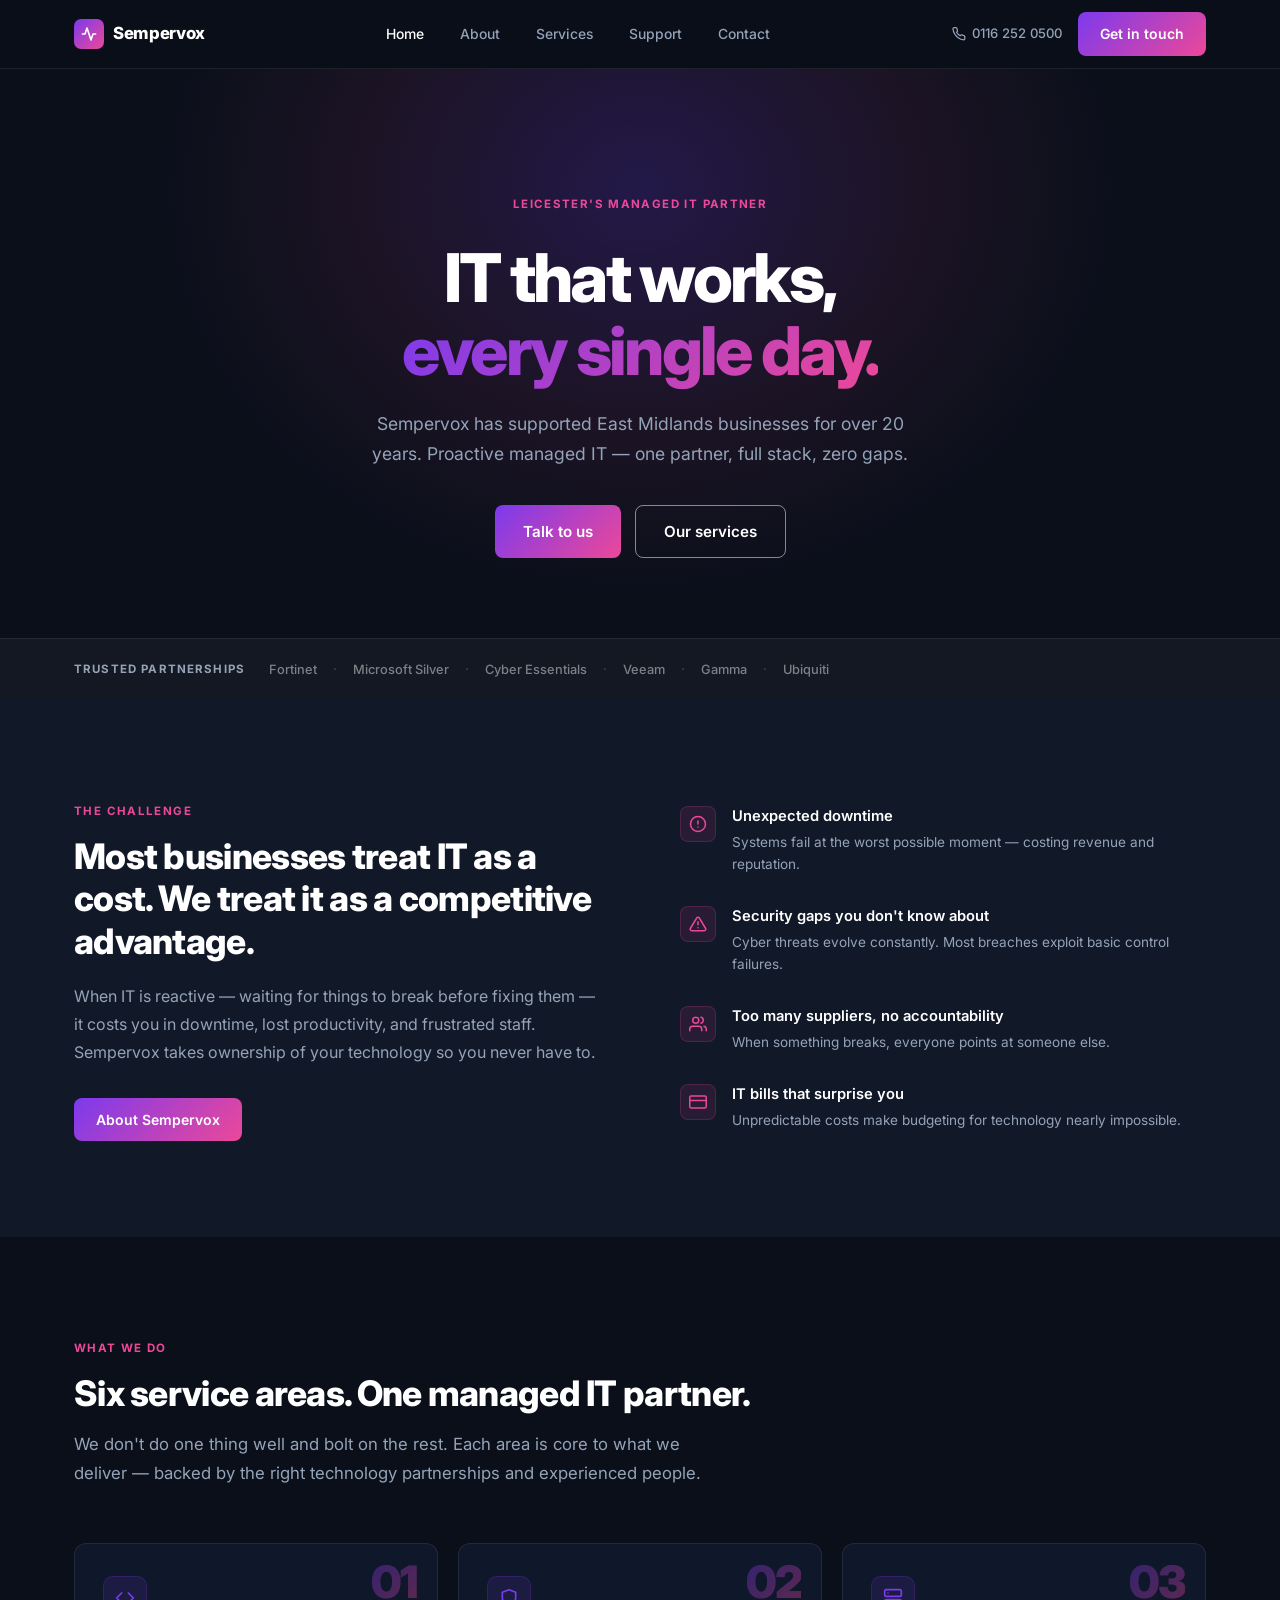
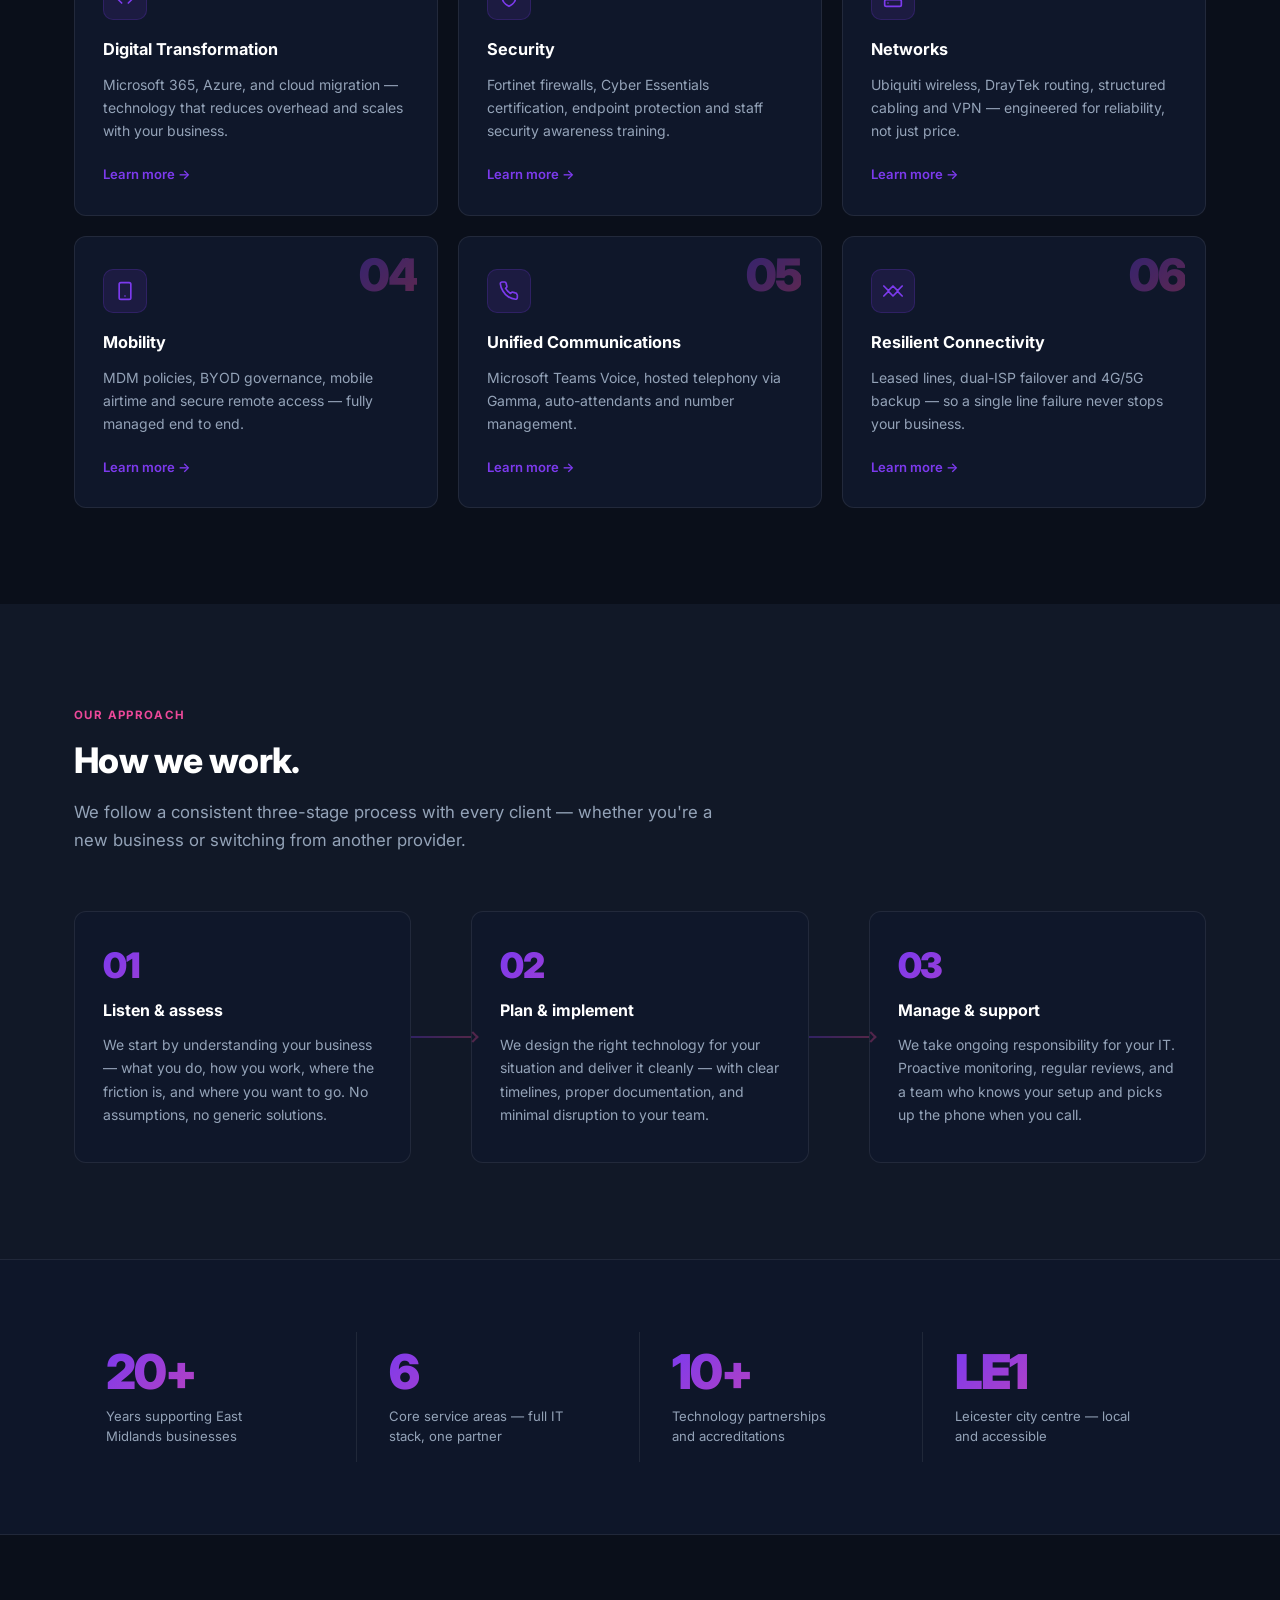
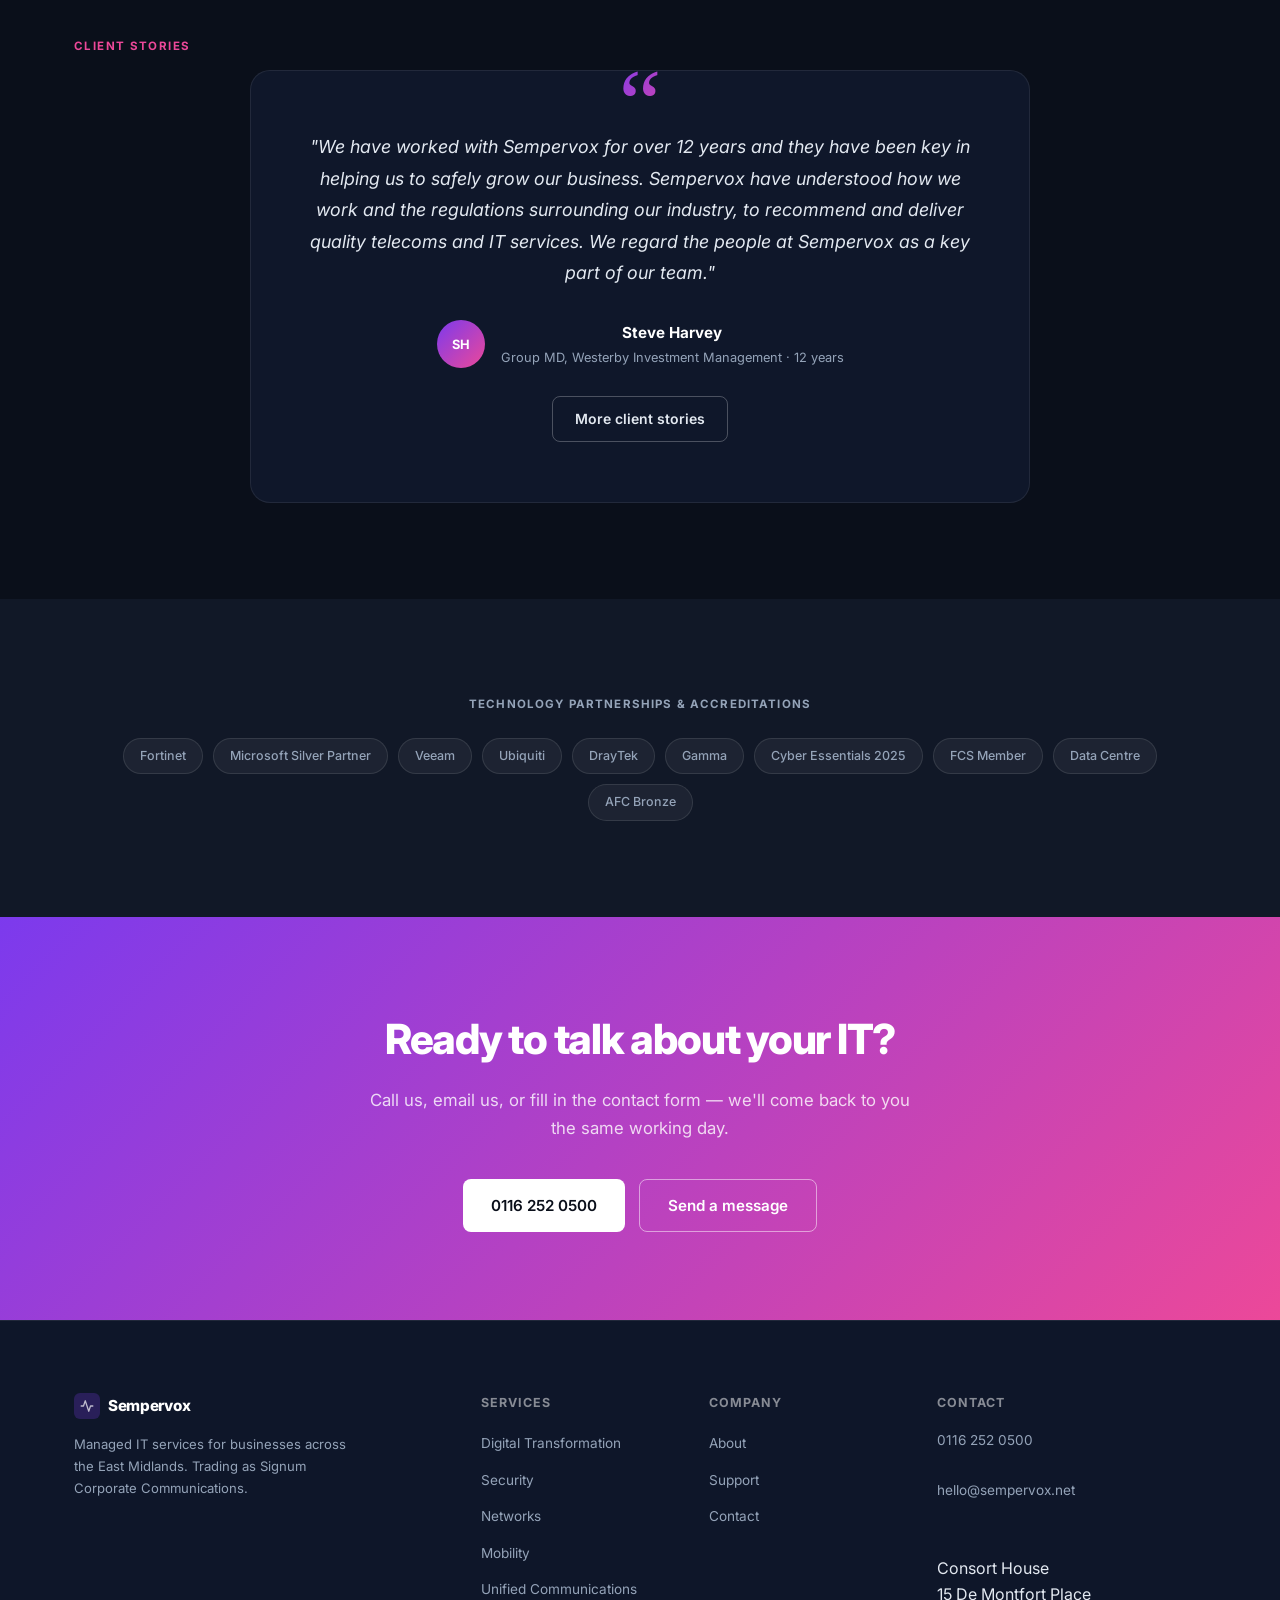
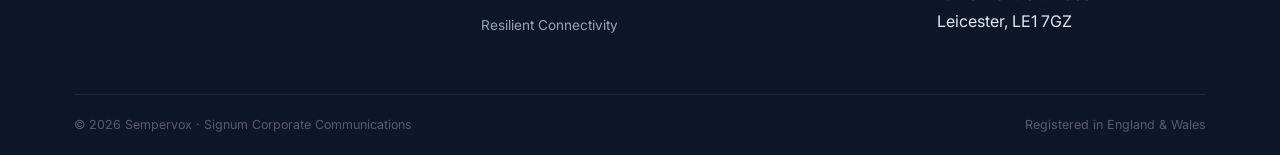
==== index.html @ 80ce01e8 "Initial commit: V2 homepage — alternative layout, same colour scheme" ====
<!DOCTYPE html>
<html lang="en">
<head>
<meta charset="UTF-8"/>
<meta name="viewport" content="width=device-width,initial-scale=1.0"/>
<title>Sempervox — Managed IT Services · Leicester</title>
<meta name="description" content="Sempervox is a Leicester-based managed service provider with over 20 years' experience. IT support, security, networks, and connectivity for businesses across the East Midlands."/>
<link rel="icon" href="assets/favicon.png"/>
<link rel="preconnect" href="https://fonts.googleapis.com"/>
<link rel="preconnect" href="https://fonts.gstatic.com" crossorigin/>
<link href="https://fonts.googleapis.com/css2?family=Inter:wght@400;500;600;700;800&display=swap" rel="stylesheet"/>
<link rel="stylesheet" href="style.css"/>
</head>
<body>
<a class="skip-link" href="#main">Skip to main content</a>

<!-- NAV -->
<header class="site-header">
  <div class="container nav">
    <a href="index.html" class="nav-logo">
      <span class="nav-logo-mark" aria-hidden="true">
        <svg width="16" height="16" viewBox="0 0 24 24" fill="none" stroke="#fff" stroke-width="2.4" stroke-linecap="round" stroke-linejoin="round"><polyline points="22 12 18 12 15 21 9 3 6 12 2 12"/></svg>
      </span>
      Sempervox
    </a>
    <nav class="nav-links" aria-label="Primary">
      <a href="index.html" aria-current="page">Home</a>
      <a href="about.html">About</a>
      <a href="services.html">Services</a>
      <a href="support.html">Support</a>
      <a href="contact.html">Contact</a>
    </nav>
    <div class="nav-right">
      <a class="nav-phone" href="tel:01162520500" aria-label="Call us on 0116 252 0500">
        <svg width="14" height="14" viewBox="0 0 24 24" fill="none" stroke="currentColor" stroke-width="2.2" stroke-linecap="round" stroke-linejoin="round"><path d="M22 16.92v3a2 2 0 0 1-2.18 2 19.79 19.79 0 0 1-8.63-3.07A19.5 19.5 0 0 1 4.69 12 19.79 19.79 0 0 1 1.61 3.4 2 2 0 0 1 3.61 1.22h3a2 2 0 0 1 2 1.72 12.84 12.84 0 0 0 .7 2.81 2 2 0 0 1-.45 2.11L7.91 8.91a16 16 0 0 0 6 6l.86-.86a2 2 0 0 1 2.11-.45 12.84 12.84 0 0 0 2.81.7A2 2 0 0 1 21.5 16.18v-.26z"/></svg>
        0116 252 0500
      </a>
      <a class="btn" href="contact.html">Get in touch</a>
    </div>
    <button class="nav-burger" aria-label="Open navigation" aria-expanded="false" aria-controls="mobile-nav">
      <span></span><span></span><span></span>
    </button>
  </div>
  <div class="mobile-nav" id="mobile-nav" aria-hidden="true">
    <nav aria-label="Mobile navigation">
      <a href="index.html" aria-current="page">Home</a>
      <a href="about.html">About</a>
      <a href="services.html">Services</a>
      <a href="support.html">Support</a>
      <a href="contact.html">Contact</a>
    </nav>
    <div class="mobile-nav-actions">
      <a class="btn btn--outline-white" href="tel:01162520500">0116 252 0500</a>
      <a class="btn" href="contact.html">Get in touch</a>
    </div>
  </div>
</header>

<main id="main">

  <!-- HERO -->
  <section class="hero">
    <div class="hero-glow" aria-hidden="true"></div>
    <div class="container">
      <div class="hero-inner">
        <span class="label">Leicester's Managed IT Partner</span>
        <h1>IT that works,<br><span class="hero-accent">every single day.</span></h1>
        <p class="hero-sub">Sempervox has supported East Midlands businesses for over 20 years. Proactive managed IT — one partner, full stack, zero gaps.</p>
        <div class="hero-actions">
          <a class="btn btn--lg" href="contact.html">Talk to us</a>
          <a class="btn btn--outline-white btn--lg" href="services.html">Our services</a>
        </div>
      </div>
    </div>
    <div class="trust-strip">
      <div class="container">
        <div class="trust-strip-inner">
          <span class="trust-strip-label">Trusted partnerships</span>
          <div class="trust-strip-logos">
            <span>Fortinet</span>
            <span class="trust-sep" aria-hidden="true">·</span>
            <span>Microsoft Silver</span>
            <span class="trust-sep" aria-hidden="true">·</span>
            <span>Cyber Essentials</span>
            <span class="trust-sep" aria-hidden="true">·</span>
            <span>Veeam</span>
            <span class="trust-sep" aria-hidden="true">·</span>
            <span>Gamma</span>
            <span class="trust-sep" aria-hidden="true">·</span>
            <span>Ubiquiti</span>
          </div>
        </div>
      </div>
    </div>
  </section>

  <!-- PROBLEM / INTRO -->
  <section class="section section--alt">
    <div class="container">
      <div class="intro-split">
        <div class="intro-left">
          <span class="label">The challenge</span>
          <h2 class="section-title">Most businesses treat IT as a cost. We treat it as a competitive advantage.</h2>
          <p class="intro-body">When IT is reactive — waiting for things to break before fixing them — it costs you in downtime, lost productivity, and frustrated staff. Sempervox takes ownership of your technology so you never have to.</p>
          <a class="btn" href="about.html">About Sempervox</a>
        </div>
        <div class="intro-right">
          <div class="problem-item">
            <div class="problem-icon">
              <svg width="18" height="18" viewBox="0 0 24 24" fill="none" stroke="#EC4899" stroke-width="2" stroke-linecap="round" stroke-linejoin="round"><circle cx="12" cy="12" r="10"/><line x1="12" y1="8" x2="12" y2="12"/><line x1="12" y1="16" x2="12.01" y2="16"/></svg>
            </div>
            <div>
              <strong>Unexpected downtime</strong>
              <p>Systems fail at the worst possible moment — costing revenue and reputation.</p>
            </div>
          </div>
          <div class="problem-item">
            <div class="problem-icon">
              <svg width="18" height="18" viewBox="0 0 24 24" fill="none" stroke="#EC4899" stroke-width="2" stroke-linecap="round" stroke-linejoin="round"><path d="M10.29 3.86L1.82 18a2 2 0 0 0 1.71 3h16.94a2 2 0 0 0 1.71-3L13.71 3.86a2 2 0 0 0-3.42 0z"/><line x1="12" y1="9" x2="12" y2="13"/><line x1="12" y1="17" x2="12.01" y2="17"/></svg>
            </div>
            <div>
              <strong>Security gaps you don't know about</strong>
              <p>Cyber threats evolve constantly. Most breaches exploit basic control failures.</p>
            </div>
          </div>
          <div class="problem-item">
            <div class="problem-icon">
              <svg width="18" height="18" viewBox="0 0 24 24" fill="none" stroke="#EC4899" stroke-width="2" stroke-linecap="round" stroke-linejoin="round"><path d="M17 21v-2a4 4 0 0 0-4-4H5a4 4 0 0 0-4 4v2"/><circle cx="9" cy="7" r="4"/><path d="M23 21v-2a4 4 0 0 0-3-3.87"/><path d="M16 3.13a4 4 0 0 1 0 7.75"/></svg>
            </div>
            <div>
              <strong>Too many suppliers, no accountability</strong>
              <p>When something breaks, everyone points at someone else.</p>
            </div>
          </div>
          <div class="problem-item">
            <div class="problem-icon">
              <svg width="18" height="18" viewBox="0 0 24 24" fill="none" stroke="#EC4899" stroke-width="2" stroke-linecap="round" stroke-linejoin="round"><rect x="1" y="4" width="22" height="16" rx="2"/><line x1="1" y1="10" x2="23" y2="10"/></svg>
            </div>
            <div>
              <strong>IT bills that surprise you</strong>
              <p>Unpredictable costs make budgeting for technology nearly impossible.</p>
            </div>
          </div>
        </div>
      </div>
    </div>
  </section>

  <!-- SERVICES -->
  <section class="section">
    <div class="container">
      <span class="label">What we do</span>
      <h2 class="section-title">Six service areas. One managed IT partner.</h2>
      <p class="section-lead">We don't do one thing well and bolt on the rest. Each area is core to what we deliver — backed by the right technology partnerships and experienced people.</p>
      <div class="services-v2-grid">

        <div class="service-v2-card">
          <span class="service-v2-num">01</span>
          <div class="service-v2-icon">
            <svg width="20" height="20" viewBox="0 0 24 24" fill="none" stroke="#7C3AED" stroke-width="2" stroke-linecap="round" stroke-linejoin="round"><polyline points="16 18 22 12 16 6"/><polyline points="8 6 2 12 8 18"/></svg>
          </div>
          <h3>Digital Transformation</h3>
          <p>Microsoft 365, Azure, and cloud migration — technology that reduces overhead and scales with your business.</p>
          <a class="svc-v2-link" href="services.html">Learn more →</a>
        </div>

        <div class="service-v2-card">
          <span class="service-v2-num">02</span>
          <div class="service-v2-icon">
            <svg width="20" height="20" viewBox="0 0 24 24" fill="none" stroke="#7C3AED" stroke-width="2" stroke-linecap="round" stroke-linejoin="round"><path d="M12 22s8-4 8-10V5l-8-3-8 3v7c0 6 8 10 8 10z"/></svg>
          </div>
          <h3>Security</h3>
          <p>Fortinet firewalls, Cyber Essentials certification, endpoint protection and staff security awareness training.</p>
          <a class="svc-v2-link" href="services.html">Learn more →</a>
        </div>

        <div class="service-v2-card">
          <span class="service-v2-num">03</span>
          <div class="service-v2-icon">
            <svg width="20" height="20" viewBox="0 0 24 24" fill="none" stroke="#7C3AED" stroke-width="2" stroke-linecap="round" stroke-linejoin="round"><rect x="2" y="2" width="20" height="8" rx="2"/><rect x="2" y="14" width="20" height="8" rx="2"/><line x1="6" y1="6" x2="6.01" y2="6"/><line x1="6" y1="18" x2="6.01" y2="18"/></svg>
          </div>
          <h3>Networks</h3>
          <p>Ubiquiti wireless, DrayTek routing, structured cabling and VPN — engineered for reliability, not just price.</p>
          <a class="svc-v2-link" href="services.html">Learn more →</a>
        </div>

        <div class="service-v2-card">
          <span class="service-v2-num">04</span>
          <div class="service-v2-icon">
            <svg width="20" height="20" viewBox="0 0 24 24" fill="none" stroke="#7C3AED" stroke-width="2" stroke-linecap="round" stroke-linejoin="round"><rect x="5" y="2" width="14" height="20" rx="2"/><line x1="12" y1="18" x2="12.01" y2="18"/></svg>
          </div>
          <h3>Mobility</h3>
          <p>MDM policies, BYOD governance, mobile airtime and secure remote access — fully managed end to end.</p>
          <a class="svc-v2-link" href="services.html">Learn more →</a>
        </div>

        <div class="service-v2-card">
          <span class="service-v2-num">05</span>
          <div class="service-v2-icon">
            <svg width="20" height="20" viewBox="0 0 24 24" fill="none" stroke="#7C3AED" stroke-width="2" stroke-linecap="round" stroke-linejoin="round"><path d="M22 16.92v3a2 2 0 0 1-2.18 2 19.79 19.79 0 0 1-8.63-3.07A19.5 19.5 0 0 1 4.69 12 19.79 19.79 0 0 1 1.61 3.4 2 2 0 0 1 3.61 1.22h3a2 2 0 0 1 2 1.72 12.84 12.84 0 0 0 .7 2.81 2 2 0 0 1-.45 2.11L7.91 8.91a16 16 0 0 0 6 6l.86-.86a2 2 0 0 1 2.11-.45 12.84 12.84 0 0 0 2.81.7A2 2 0 0 1 21.5 16.18v-.26z"/></svg>
          </div>
          <h3>Unified Communications</h3>
          <p>Microsoft Teams Voice, hosted telephony via Gamma, auto-attendants and number management.</p>
          <a class="svc-v2-link" href="services.html">Learn more →</a>
        </div>

        <div class="service-v2-card">
          <span class="service-v2-num">06</span>
          <div class="service-v2-icon">
            <svg width="20" height="20" viewBox="0 0 24 24" fill="none" stroke="#7C3AED" stroke-width="2" stroke-linecap="round" stroke-linejoin="round"><path d="M1 6l5.5 5.5L12 6l5.5 5.5L23 6"/><path d="M1 18l5.5-5.5L12 18l5.5-5.5L23 18"/></svg>
          </div>
          <h3>Resilient Connectivity</h3>
          <p>Leased lines, dual-ISP failover and 4G/5G backup — so a single line failure never stops your business.</p>
          <a class="svc-v2-link" href="services.html">Learn more →</a>
        </div>

      </div>
    </div>
  </section>

  <!-- HOW WE WORK -->
  <section class="section section--alt">
    <div class="container">
      <span class="label">Our approach</span>
      <h2 class="section-title">How we work.</h2>
      <p class="section-lead">We follow a consistent three-stage process with every client — whether you're a new business or switching from another provider.</p>
      <div class="process-grid">
        <div class="process-step">
          <div class="process-num">01</div>
          <h3>Listen &amp; assess</h3>
          <p>We start by understanding your business — what you do, how you work, where the friction is, and where you want to go. No assumptions, no generic solutions.</p>
        </div>
        <div class="process-connector" aria-hidden="true"></div>
        <div class="process-step">
          <div class="process-num">02</div>
          <h3>Plan &amp; implement</h3>
          <p>We design the right technology for your situation and deliver it cleanly — with clear timelines, proper documentation, and minimal disruption to your team.</p>
        </div>
        <div class="process-connector" aria-hidden="true"></div>
        <div class="process-step">
          <div class="process-num">03</div>
          <h3>Manage &amp; support</h3>
          <p>We take ongoing responsibility for your IT. Proactive monitoring, regular reviews, and a team who knows your setup and picks up the phone when you call.</p>
        </div>
      </div>
    </div>
  </section>

  <!-- STATS -->
  <section class="stats-band">
    <div class="container">
      <div class="stats-v2">
        <div class="stat-v2">
          <div class="stat-v2-num">20+</div>
          <div class="stat-v2-label">Years supporting East Midlands businesses</div>
        </div>
        <div class="stat-v2">
          <div class="stat-v2-num">6</div>
          <div class="stat-v2-label">Core service areas — full IT stack, one partner</div>
        </div>
        <div class="stat-v2">
          <div class="stat-v2-num">10+</div>
          <div class="stat-v2-label">Technology partnerships and accreditations</div>
        </div>
        <div class="stat-v2">
          <div class="stat-v2-num">LE1</div>
          <div class="stat-v2-label">Leicester city centre — local and accessible</div>
        </div>
      </div>
    </div>
  </section>

  <!-- TESTIMONIAL -->
  <section class="section">
    <div class="container">
      <span class="label">Client stories</span>
      <div class="featured-testimonial">
        <blockquote class="featured-quote">
          "We have worked with Sempervox for over 12 years and they have been key in helping us to safely grow our business. Sempervox have understood how we work and the regulations surrounding our industry, to recommend and deliver quality telecoms and IT services. We regard the people at Sempervox as a key part of our team."
        </blockquote>
        <div class="featured-author">
          <div class="testimonial-avatar">SH</div>
          <div>
            <div class="featured-name">Steve Harvey</div>
            <div class="featured-role">Group MD, Westerby Investment Management · 12 years</div>
          </div>
        </div>
        <div class="featured-more">
          <a href="contact.html" class="btn btn--outline">More client stories</a>
        </div>
      </div>
    </div>
  </section>

  <!-- PARTNERS -->
  <section class="section section--alt">
    <div class="container">
      <p class="partners-title">Technology partnerships &amp; accreditations</p>
      <div class="partners-row">
        <span class="partner-badge">Fortinet</span>
        <span class="partner-badge">Microsoft Silver Partner</span>
        <span class="partner-badge">Veeam</span>
        <span class="partner-badge">Ubiquiti</span>
        <span class="partner-badge">DrayTek</span>
        <span class="partner-badge">Gamma</span>
        <span class="partner-badge">Cyber Essentials 2025</span>
        <span class="partner-badge">FCS Member</span>
        <span class="partner-badge">Data Centre</span>
        <span class="partner-badge">AFC Bronze</span>
      </div>
    </div>
  </section>

  <!-- CTA -->
  <section class="cta-gradient-section">
    <div class="container">
      <div class="cta-v2">
        <h2>Ready to talk about your IT?</h2>
        <p>Call us, email us, or fill in the contact form — we'll come back to you the same working day.</p>
        <div class="cta-v2-actions">
          <a class="btn btn--white btn--lg" href="tel:01162520500">0116 252 0500</a>
          <a class="btn btn--outline-white btn--lg" href="contact.html">Send a message</a>
        </div>
      </div>
    </div>
  </section>

</main>

<!-- FOOTER -->
<footer class="site-footer">
  <div class="container">
    <div class="footer-grid">
      <div>
        <div class="footer-logo">
          <span class="footer-logo-mark" aria-hidden="true">
            <svg width="14" height="14" viewBox="0 0 24 24" fill="none" stroke="rgba(255,255,255,.7)" stroke-width="2.2" stroke-linecap="round" stroke-linejoin="round"><polyline points="22 12 18 12 15 21 9 3 6 12 2 12"/></svg>
          </span>
          Sempervox
        </div>
        <p class="footer-tagline">Managed IT services for businesses across the East Midlands. Trading as Signum Corporate Communications.</p>
      </div>
      <div class="footer-col">
        <h4>Services</h4>
        <ul>
          <li><a href="services.html">Digital Transformation</a></li>
          <li><a href="services.html">Security</a></li>
          <li><a href="services.html">Networks</a></li>
          <li><a href="services.html">Mobility</a></li>
          <li><a href="services.html">Unified Communications</a></li>
          <li><a href="services.html">Resilient Connectivity</a></li>
        </ul>
      </div>
      <div class="footer-col">
        <h4>Company</h4>
        <ul>
          <li><a href="about.html">About</a></li>
          <li><a href="support.html">Support</a></li>
          <li><a href="contact.html">Contact</a></li>
        </ul>
      </div>
      <div class="footer-col">
        <h4>Contact</h4>
        <address>
          <a href="tel:01162520500">0116 252 0500</a><br>
          <a href="mailto:hello@sempervox.net">hello@sempervox.net</a><br><br>
          Consort House<br>15 De Montfort Place<br>Leicester, LE1 7GZ
        </address>
      </div>
    </div>
    <div class="footer-bottom">
      <span>© 2026 Sempervox · Signum Corporate Communications</span>
      <span>Registered in England &amp; Wales</span>
    </div>
  </div>
</footer>

<script src="main.js"></script>
</body>
</html>
---- style.css ----
/* ============================================================
   SEMPERVOX V2 — style.css
   Same colour scheme as V1, entirely different layout system
   ============================================================ */

/* ── Variables ──────────────────────────────────────────── */
:root {
  --background:  #0A0F1A;
  --surface:     #0F172A;
  --surface-alt: #111827;
  --navy:        #0E1629;
  --primary:     #7C3AED;
  --secondary:   #EC4899;
  --gradient:    linear-gradient(135deg, #7C3AED 0%, #EC4899 100%);
  --text:        #E2E8F0;
  --muted:       #94A3B8;
  --border:      rgba(255,255,255,.08);
  --radius:      12px;
  --header-h:    68px;
}

/* ── Reset ──────────────────────────────────────────────── */
*, *::before, *::after { box-sizing: border-box; margin: 0; padding: 0; }
html { scroll-behavior: smooth; -webkit-text-size-adjust: 100%; }
body {
  font-family: 'Inter', system-ui, -apple-system, sans-serif;
  background: var(--background);
  color: var(--text);
  font-size: 1rem;
  line-height: 1.65;
  -webkit-font-smoothing: antialiased;
}
img { display: block; max-width: 100%; height: auto; }
a { color: inherit; text-decoration: none; }
address { font-style: normal; }
ul { list-style: none; }

/* ── Skip link ──────────────────────────────────────────── */
.skip-link {
  position: absolute; top: -100%; left: 16px;
  background: var(--primary); color: #fff;
  padding: 8px 16px; border-radius: 0 0 8px 8px;
  font-size: .85rem; font-weight: 600; z-index: 9999;
}
.skip-link:focus { top: 0; }

/* ── Container ──────────────────────────────────────────── */
.container {
  width: min(1180px, 100%);
  margin-inline: auto;
  padding-inline: 24px;
}

/* ── Sections ───────────────────────────────────────────── */
.section { padding: 96px 0; }
.section--alt { background: var(--surface-alt); }
.section--navy { background: var(--navy); }

/* ── Labels ─────────────────────────────────────────────── */
.label {
  display: inline-block;
  font-size: .72rem;
  font-weight: 700;
  letter-spacing: .12em;
  text-transform: uppercase;
  color: var(--secondary);
  margin-bottom: 14px;
}

/* ── Section headings ───────────────────────────────────── */
.section-title {
  font-size: clamp(1.6rem, 3vw, 2.2rem);
  font-weight: 800;
  color: #fff;
  line-height: 1.2;
  letter-spacing: -.02em;
  margin-bottom: 16px;
}
.section-lead {
  font-size: 1.05rem;
  color: var(--muted);
  max-width: 640px;
  margin-bottom: 56px;
  line-height: 1.7;
}

/* ── Buttons ────────────────────────────────────────────── */
.btn {
  display: inline-flex;
  align-items: center;
  gap: 8px;
  padding: 10px 22px;
  background: var(--gradient);
  color: #fff;
  font-size: .875rem;
  font-weight: 600;
  border-radius: 8px;
  border: none;
  cursor: pointer;
  transition: opacity .18s, transform .18s;
  white-space: nowrap;
}
.btn:hover { opacity: .88; transform: translateY(-1px); }
.btn--lg { padding: 13px 28px; font-size: .95rem; }
.btn--outline {
  background: transparent;
  border: 1.5px solid rgba(255,255,255,.25);
  color: var(--text);
}
.btn--outline:hover { border-color: rgba(255,255,255,.5); opacity: 1; }
.btn--outline-white {
  background: transparent;
  border: 1.5px solid rgba(255,255,255,.5);
  color: #fff;
}
.btn--outline-white:hover { background: rgba(255,255,255,.08); opacity: 1; }
.btn--white {
  background: #fff;
  color: #0A0F1A;
}
.btn--white:hover { opacity: .92; }

/* ======================================================
   NAVIGATION
   ====================================================== */
.site-header {
  position: sticky;
  top: 0;
  z-index: 100;
  background: rgba(10,15,26,.92);
  border-bottom: 1px solid var(--border);
  backdrop-filter: blur(16px);
  -webkit-backdrop-filter: blur(16px);
}

/* 3-column grid: logo | links | right */
.nav {
  display: grid;
  grid-template-columns: auto 1fr auto;
  align-items: center;
  height: var(--header-h);
  gap: 24px;
}

/* Logo */
.nav-logo {
  display: flex;
  align-items: center;
  gap: 9px;
  font-size: 1.05rem;
  font-weight: 800;
  color: #fff;
  letter-spacing: -.02em;
}
.nav-logo-mark {
  display: flex;
  align-items: center;
  justify-content: center;
  width: 30px; height: 30px;
  background: var(--gradient);
  border-radius: 7px;
  flex-shrink: 0;
}

/* Centre nav links */
.nav-links {
  display: flex;
  justify-content: center;
  gap: 36px;
}
.nav-links a {
  font-size: .87rem;
  font-weight: 500;
  color: var(--muted);
  transition: color .15s;
}
.nav-links a:hover,
.nav-links a[aria-current="page"] { color: #fff; }

/* Right: phone + CTA */
.nav-right {
  display: flex;
  align-items: center;
  gap: 16px;
}
.nav-phone {
  display: flex;
  align-items: center;
  gap: 6px;
  font-size: .82rem;
  font-weight: 500;
  color: var(--muted);
  transition: color .15s;
}
.nav-phone:hover { color: #fff; }

/* Burger (hidden on desktop) */
.nav-burger {
  display: none;
  flex-direction: column;
  justify-content: center;
  align-items: center;
  gap: 5px;
  width: 40px; height: 40px;
  background: none;
  border: 1.5px solid var(--border);
  border-radius: 8px;
  cursor: pointer;
}
.nav-burger span {
  display: block;
  width: 18px; height: 1.5px;
  background: var(--text);
  border-radius: 2px;
}

/* Mobile nav */
.mobile-nav {
  display: none;
  background: var(--surface);
  border-top: 1px solid var(--border);
  padding: 20px 0;
}
.mobile-nav.is-open { display: block; }
.mobile-nav nav {
  display: flex;
  flex-direction: column;
  padding: 0 24px;
  gap: 4px;
}
.mobile-nav nav a {
  display: block;
  padding: 10px 0;
  font-size: .95rem;
  font-weight: 500;
  color: var(--muted);
  border-bottom: 1px solid var(--border);
  transition: color .15s;
}
.mobile-nav nav a:last-child { border-bottom: none; }
.mobile-nav nav a:hover,
.mobile-nav nav a[aria-current="page"] { color: #fff; }
.mobile-nav-actions {
  display: flex;
  gap: 10px;
  padding: 16px 24px 4px;
}
.mobile-nav-actions .btn { flex: 1; justify-content: center; }

/* ======================================================
   HERO
   ====================================================== */
.hero {
  position: relative;
  overflow: hidden;
  padding: 120px 0 0;
  text-align: center;
}

/* Radial glow behind the headline */
.hero-glow {
  position: absolute;
  top: -160px; left: 50%;
  transform: translateX(-50%);
  width: 1000px; height: 700px;
  background: radial-gradient(ellipse at 50% 40%,
    rgba(124,58,237,.22) 0%,
    rgba(236,72,153,.08) 40%,
    transparent 70%);
  pointer-events: none;
}

.hero-inner {
  position: relative;
  max-width: 720px;
  margin: 0 auto;
  padding-bottom: 80px;
}

.hero h1 {
  font-size: clamp(2.4rem, 6vw, 4.2rem);
  font-weight: 800;
  line-height: 1.08;
  letter-spacing: -.04em;
  color: #fff;
  margin: 14px 0 22px;
}
.hero-accent {
  background: var(--gradient);
  -webkit-background-clip: text;
  -webkit-text-fill-color: transparent;
  background-clip: text;
}
.hero-sub {
  font-size: 1.1rem;
  color: var(--muted);
  max-width: 560px;
  margin: 0 auto 36px;
  line-height: 1.7;
}
.hero-actions {
  display: flex;
  gap: 14px;
  justify-content: center;
  flex-wrap: wrap;
}

/* Trust strip */
.trust-strip {
  background: rgba(255,255,255,.04);
  border-top: 1px solid var(--border);
  padding: 20px 0;
  margin-top: 0;
}
.trust-strip-inner {
  display: flex;
  align-items: center;
  gap: 24px;
  flex-wrap: wrap;
}
.trust-strip-label {
  font-size: .72rem;
  font-weight: 700;
  letter-spacing: .1em;
  text-transform: uppercase;
  color: var(--muted);
  white-space: nowrap;
}
.trust-strip-logos {
  display: flex;
  align-items: center;
  gap: 16px;
  flex-wrap: wrap;
}
.trust-strip-logos span {
  font-size: .8rem;
  font-weight: 500;
  color: rgba(255,255,255,.45);
  white-space: nowrap;
}
.trust-sep { color: rgba(255,255,255,.2) !important; }

/* ======================================================
   INTRO / PROBLEM SECTION
   ====================================================== */
.intro-split {
  display: grid;
  grid-template-columns: 1fr 1fr;
  gap: 80px;
  align-items: start;
}
.intro-left .section-title { margin-bottom: 20px; }
.intro-body {
  font-size: 1rem;
  color: var(--muted);
  line-height: 1.75;
  margin-bottom: 32px;
}
.intro-right {
  display: flex;
  flex-direction: column;
  gap: 28px;
  padding-top: 8px;
}
.problem-item {
  display: flex;
  gap: 16px;
  align-items: flex-start;
}
.problem-icon {
  width: 36px; height: 36px;
  background: rgba(236,72,153,.1);
  border: 1px solid rgba(236,72,153,.2);
  border-radius: 8px;
  display: flex;
  align-items: center;
  justify-content: center;
  flex-shrink: 0;
  margin-top: 2px;
}
.problem-item strong {
  display: block;
  color: #fff;
  font-size: .92rem;
  font-weight: 600;
  margin-bottom: 4px;
}
.problem-item p {
  font-size: .85rem;
  color: var(--muted);
  line-height: 1.6;
  margin: 0;
}

/* ======================================================
   SERVICES V2
   ====================================================== */
.services-v2-grid {
  display: grid;
  grid-template-columns: repeat(3, 1fr);
  gap: 20px;
}
.service-v2-card {
  position: relative;
  background: var(--surface);
  border: 1px solid var(--border);
  border-radius: var(--radius);
  padding: 32px 28px 28px;
  transition: border-color .2s, transform .2s;
  overflow: hidden;
}
.service-v2-card::before {
  content: '';
  position: absolute;
  inset: 0;
  background: var(--gradient);
  opacity: 0;
  transition: opacity .2s;
}
.service-v2-card:hover { transform: translateY(-3px); border-color: rgba(124,58,237,.4); }
.service-v2-card:hover::before { opacity: .04; }

.service-v2-num {
  position: absolute;
  top: 16px; right: 20px;
  font-size: 2.8rem;
  font-weight: 900;
  letter-spacing: -.04em;
  background: var(--gradient);
  -webkit-background-clip: text;
  -webkit-text-fill-color: transparent;
  background-clip: text;
  opacity: .35;
  line-height: 1;
}
.service-v2-icon {
  width: 44px; height: 44px;
  background: rgba(124,58,237,.12);
  border: 1px solid rgba(124,58,237,.2);
  border-radius: 10px;
  display: flex;
  align-items: center;
  justify-content: center;
  margin-bottom: 16px;
}
.service-v2-card h3 {
  font-size: 1.02rem;
  font-weight: 700;
  color: #fff;
  margin-bottom: 10px;
}
.service-v2-card p {
  font-size: .875rem;
  color: var(--muted);
  line-height: 1.65;
  margin-bottom: 18px;
}
.svc-v2-link {
  font-size: .82rem;
  font-weight: 600;
  color: var(--primary);
  transition: color .15s;
}
.svc-v2-link:hover { color: var(--secondary); }

/* ======================================================
   PROCESS / HOW WE WORK
   ====================================================== */
.process-grid {
  display: grid;
  grid-template-columns: 1fr 60px 1fr 60px 1fr;
  gap: 0;
  align-items: center;
}
.process-step {
  background: var(--surface);
  border: 1px solid var(--border);
  border-radius: var(--radius);
  padding: 36px 28px;
}
.process-num {
  font-size: 2.2rem;
  font-weight: 900;
  letter-spacing: -.04em;
  background: var(--gradient);
  -webkit-background-clip: text;
  -webkit-text-fill-color: transparent;
  background-clip: text;
  line-height: 1;
  margin-bottom: 14px;
}
.process-step h3 {
  font-size: 1rem;
  font-weight: 700;
  color: #fff;
  margin-bottom: 10px;
}
.process-step p {
  font-size: .875rem;
  color: var(--muted);
  line-height: 1.65;
}
.process-connector {
  position: relative;
  height: 2px;
  background: linear-gradient(90deg, var(--primary), var(--secondary));
  opacity: .3;
  align-self: center;
}
.process-connector::after {
  content: '';
  position: absolute;
  right: -6px;
  top: 50%;
  transform: translateY(-50%);
  width: 8px; height: 8px;
  border-top: 2px solid var(--secondary);
  border-right: 2px solid var(--secondary);
  transform: translateY(-50%) rotate(45deg);
  opacity: 1;
}

/* ======================================================
   STATS V2
   ====================================================== */
.stats-band {
  background: var(--navy);
  padding: 72px 0;
  border-top: 1px solid var(--border);
  border-bottom: 1px solid var(--border);
}
.stats-v2 {
  display: grid;
  grid-template-columns: repeat(4, 1fr);
  gap: 0;
}
.stat-v2 {
  padding: 16px 32px;
  border-right: 1px solid var(--border);
}
.stat-v2:last-child { border-right: none; }
.stat-v2-num {
  font-size: 3rem;
  font-weight: 900;
  letter-spacing: -.04em;
  background: var(--gradient);
  -webkit-background-clip: text;
  -webkit-text-fill-color: transparent;
  background-clip: text;
  line-height: 1;
  margin-bottom: 10px;
}
.stat-v2-label {
  font-size: .82rem;
  color: var(--muted);
  line-height: 1.55;
  max-width: 180px;
}

/* ======================================================
   FEATURED TESTIMONIAL
   ====================================================== */
.featured-testimonial {
  max-width: 780px;
  margin: 0 auto;
  text-align: center;
  padding: 60px 48px;
  background: var(--surface);
  border: 1px solid var(--border);
  border-radius: 20px;
  position: relative;
}
.featured-testimonial::before {
  content: '\201C';
  position: absolute;
  top: -16px; left: 50%;
  transform: translateX(-50%);
  font-size: 6rem;
  line-height: 1;
  background: var(--gradient);
  -webkit-background-clip: text;
  -webkit-text-fill-color: transparent;
  background-clip: text;
  font-family: Georgia, serif;
}
.featured-quote {
  font-size: 1.12rem;
  color: var(--text);
  line-height: 1.75;
  font-style: italic;
  margin-bottom: 32px;
}
.featured-author {
  display: flex;
  align-items: center;
  justify-content: center;
  gap: 16px;
  margin-bottom: 28px;
}
.testimonial-avatar {
  width: 48px; height: 48px;
  border-radius: 50%;
  background: var(--gradient);
  display: flex;
  align-items: center;
  justify-content: center;
  font-size: .8rem;
  font-weight: 700;
  color: #fff;
  flex-shrink: 0;
}
.featured-name {
  font-weight: 700;
  color: #fff;
  font-size: .95rem;
}
.featured-role {
  font-size: .8rem;
  color: var(--muted);
  margin-top: 2px;
}
.featured-more { margin-top: 0; }

/* ======================================================
   PARTNERS
   ====================================================== */
.partners-title {
  font-size: .72rem;
  font-weight: 700;
  letter-spacing: .1em;
  text-transform: uppercase;
  color: var(--muted);
  text-align: center;
  margin-bottom: 24px;
}
.partners-row {
  display: flex;
  flex-wrap: wrap;
  gap: 10px;
  justify-content: center;
}
.partner-badge {
  display: inline-flex;
  align-items: center;
  padding: 7px 16px;
  background: rgba(255,255,255,.05);
  border: 1px solid rgba(255,255,255,.1);
  border-radius: 100px;
  font-size: .78rem;
  font-weight: 500;
  color: var(--muted);
  white-space: nowrap;
  transition: border-color .15s, color .15s;
}
.partner-badge:hover { border-color: rgba(124,58,237,.4); color: #fff; }

/* ======================================================
   CTA GRADIENT SECTION
   ====================================================== */
.cta-gradient-section {
  background: var(--gradient);
  padding: 88px 0;
}
.cta-v2 {
  text-align: center;
  max-width: 560px;
  margin: 0 auto;
}
.cta-v2 h2 {
  font-size: clamp(1.8rem, 3.5vw, 2.6rem);
  font-weight: 800;
  color: #fff;
  letter-spacing: -.03em;
  margin-bottom: 14px;
}
.cta-v2 p {
  font-size: 1.05rem;
  color: rgba(255,255,255,.8);
  margin-bottom: 36px;
  line-height: 1.65;
}
.cta-v2-actions {
  display: flex;
  gap: 14px;
  justify-content: center;
  flex-wrap: wrap;
}

/* ======================================================
   FOOTER
   ====================================================== */
.site-footer {
  background: var(--navy);
  border-top: 1px solid var(--border);
  padding: 72px 0 0;
}
.footer-grid {
  display: grid;
  grid-template-columns: 2fr 1fr 1fr 1.5fr;
  gap: 48px;
  padding-bottom: 56px;
}
.footer-logo {
  display: flex;
  align-items: center;
  gap: 8px;
  font-size: .95rem;
  font-weight: 800;
  color: #fff;
  letter-spacing: -.02em;
  margin-bottom: 14px;
}
.footer-logo-mark {
  display: flex;
  align-items: center;
  justify-content: center;
  width: 26px; height: 26px;
  background: rgba(124,58,237,.25);
  border-radius: 6px;
}
.footer-tagline {
  font-size: .82rem;
  color: var(--muted);
  line-height: 1.7;
  max-width: 280px;
}
.footer-col h4 {
  font-size: .78rem;
  font-weight: 700;
  letter-spacing: .08em;
  text-transform: uppercase;
  color: rgba(255,255,255,.5);
  margin-bottom: 16px;
}
.footer-col ul {
  display: flex;
  flex-direction: column;
  gap: 10px;
}
.footer-col a {
  font-size: .85rem;
  color: var(--muted);
  transition: color .15s;
  display: inline-block;
}
.footer-col a:hover { color: #fff; }
.footer-col address a {
  display: block;
  font-size: .85rem;
  color: var(--muted);
  transition: color .15s;
  line-height: 1.7;
}
.footer-col address a:hover { color: #fff; }
.footer-bottom {
  display: flex;
  justify-content: space-between;
  padding: 20px 0;
  border-top: 1px solid var(--border);
  font-size: .78rem;
  color: rgba(255,255,255,.3);
  flex-wrap: wrap;
  gap: 8px;
}

/* ======================================================
   RESPONSIVE — 960px
   ====================================================== */
@media (max-width: 960px) {
  /* Nav: drop the phone number, shrink links */
  .nav-links { gap: 24px; }
  .nav-phone { display: none; }

  /* Hero */
  .hero h1 { font-size: clamp(2rem, 5.5vw, 3.2rem); }

  /* Intro split */
  .intro-split { grid-template-columns: 1fr; gap: 48px; }

  /* Services */
  .services-v2-grid { grid-template-columns: repeat(2, 1fr); }

  /* Process */
  .process-grid {
    grid-template-columns: 1fr;
    gap: 16px;
  }
  .process-connector { display: none; }

  /* Stats */
  .stats-v2 { grid-template-columns: repeat(2, 1fr); gap: 0; }
  .stat-v2 { border-right: none; border-bottom: 1px solid var(--border); padding: 28px 24px; }
  .stat-v2:last-child { border-bottom: none; }
  .stat-v2:nth-child(2) { border-bottom: 1px solid var(--border); }

  /* Footer */
  .footer-grid { grid-template-columns: 1fr 1fr; }
}

/* ======================================================
   RESPONSIVE — 640px (mobile)
   ====================================================== */
@media (max-width: 640px) {
  .section { padding: 64px 0; }

  /* Nav: logo + burger only */
  .nav {
    grid-template-columns: 1fr auto;
  }
  .nav-links { display: none; }
  .nav-right { display: none; }
  .nav-burger { display: flex; }

  /* Hero */
  .hero { padding: 80px 0 0; }
  .hero h1 { font-size: 2.2rem; }
  .hero-sub { font-size: .95rem; }
  .hero-actions { flex-direction: column; align-items: center; }
  .hero-actions .btn { width: 100%; max-width: 280px; justify-content: center; }

  /* Trust strip */
  .trust-strip-inner { flex-direction: column; gap: 10px; }

  /* Services */
  .services-v2-grid { grid-template-columns: 1fr; }

  /* Stats */
  .stats-v2 { grid-template-columns: 1fr 1fr; }
  .stat-v2 { padding: 24px 16px; }
  .stat-v2-num { font-size: 2.4rem; }

  /* Testimonial */
  .featured-testimonial { padding: 48px 24px 32px; }
  .featured-quote { font-size: .95rem; }

  /* CTA */
  .cta-v2-actions { flex-direction: column; align-items: center; }
  .cta-v2-actions .btn { width: 100%; max-width: 280px; justify-content: center; }

  /* Footer */
  .footer-grid { grid-template-columns: 1fr; gap: 32px; }
  .footer-bottom { flex-direction: column; gap: 4px; }
}
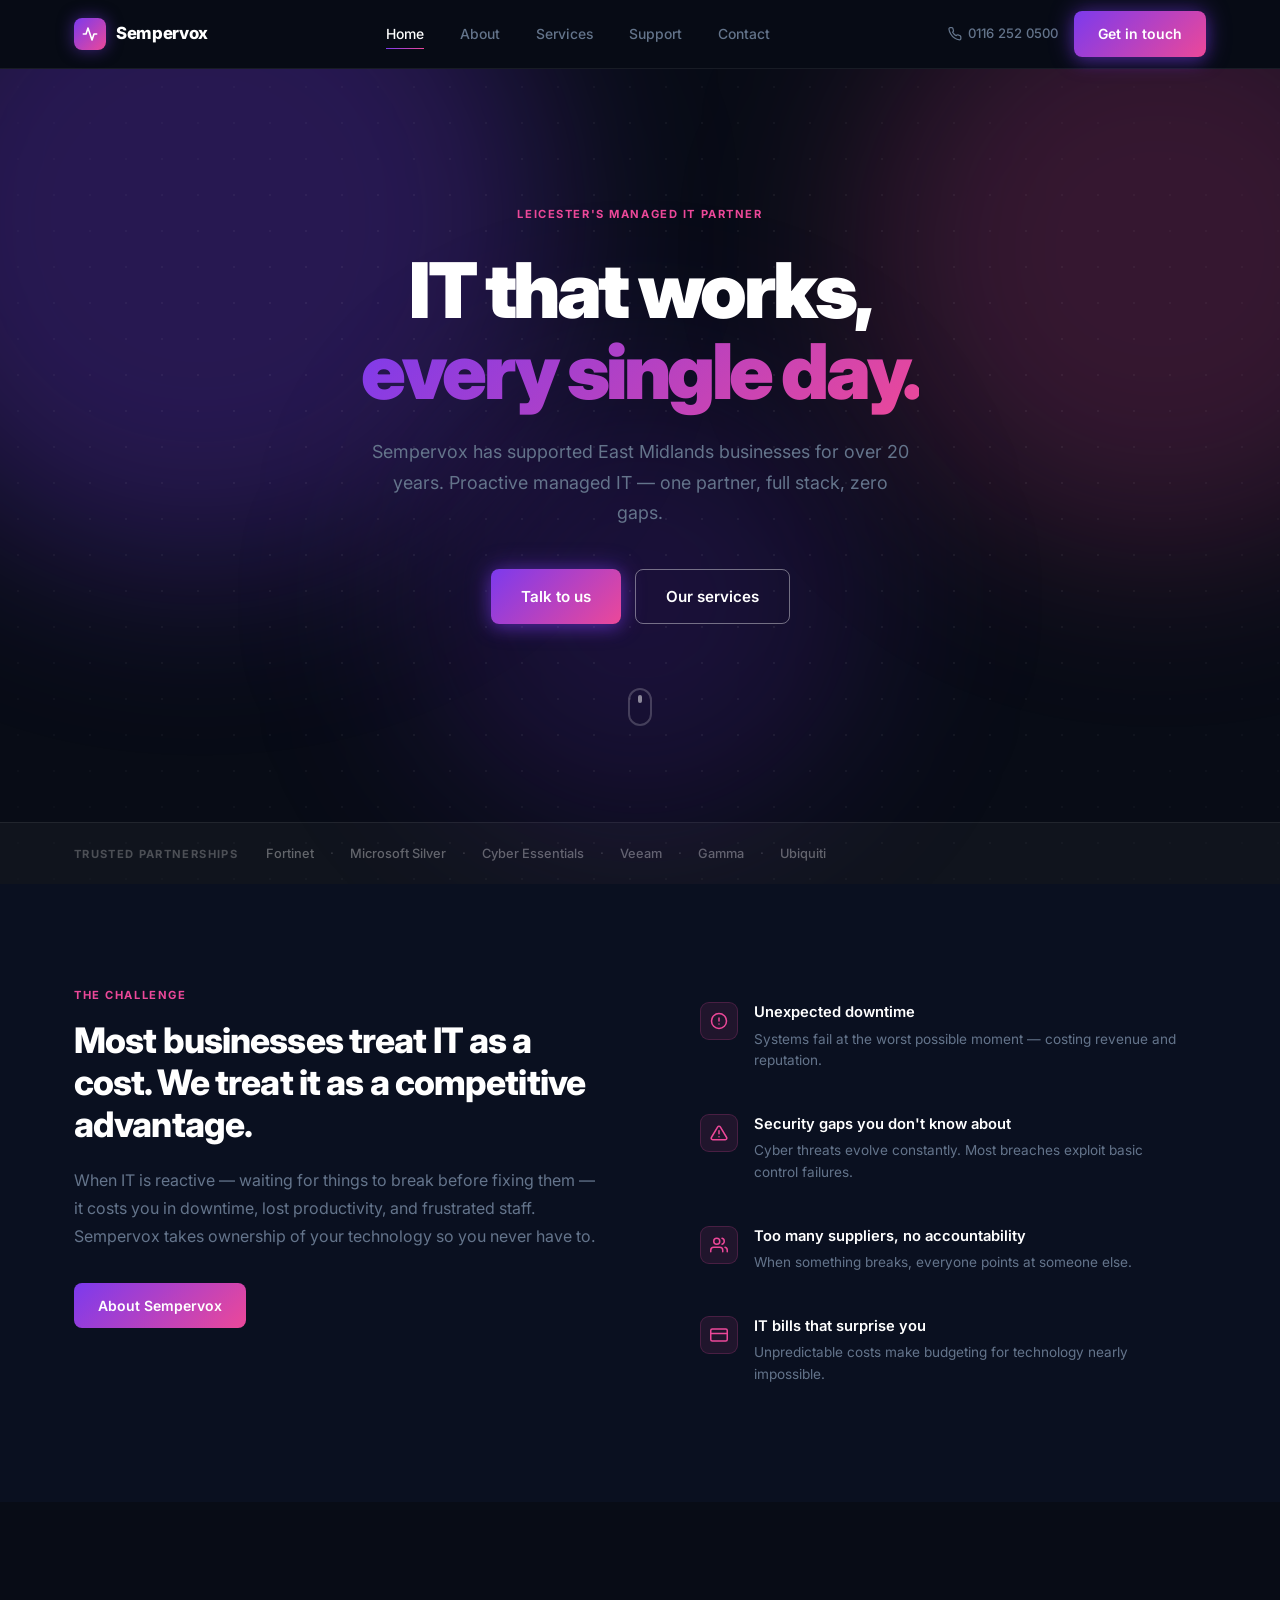
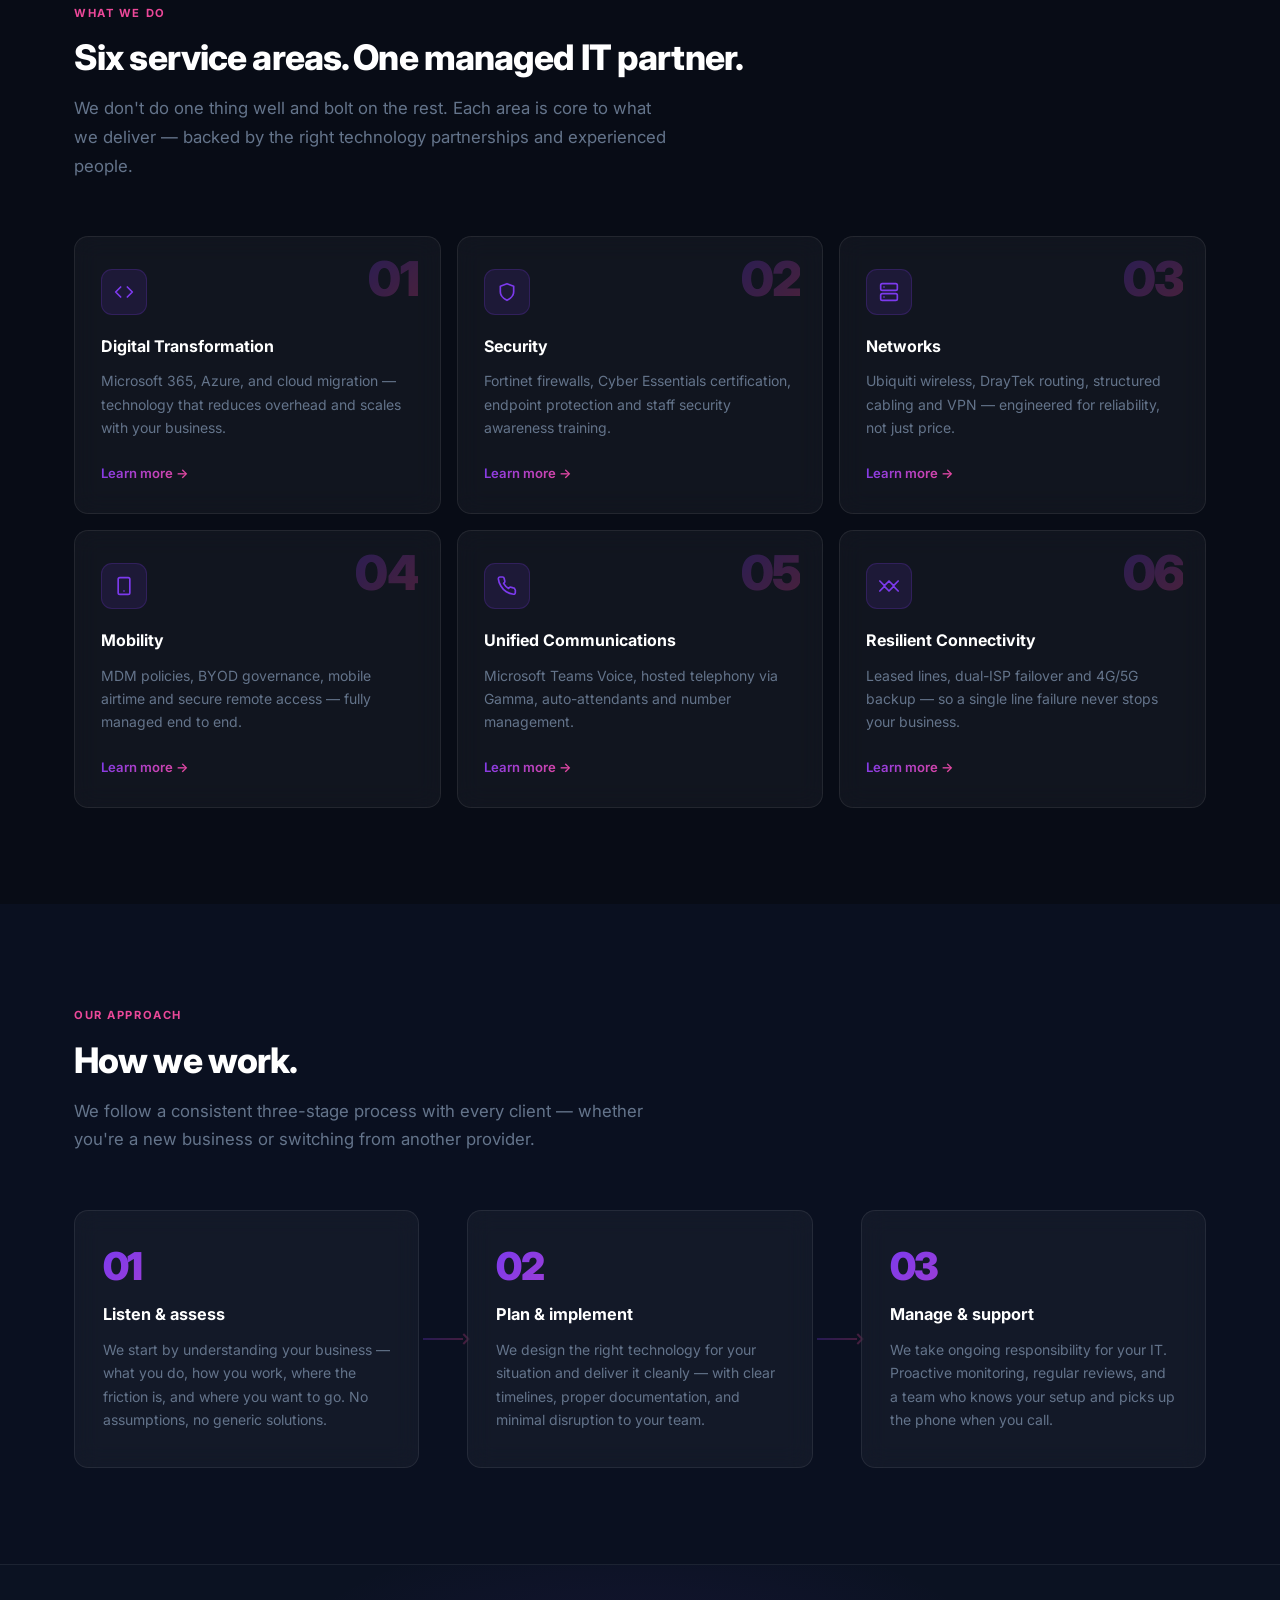
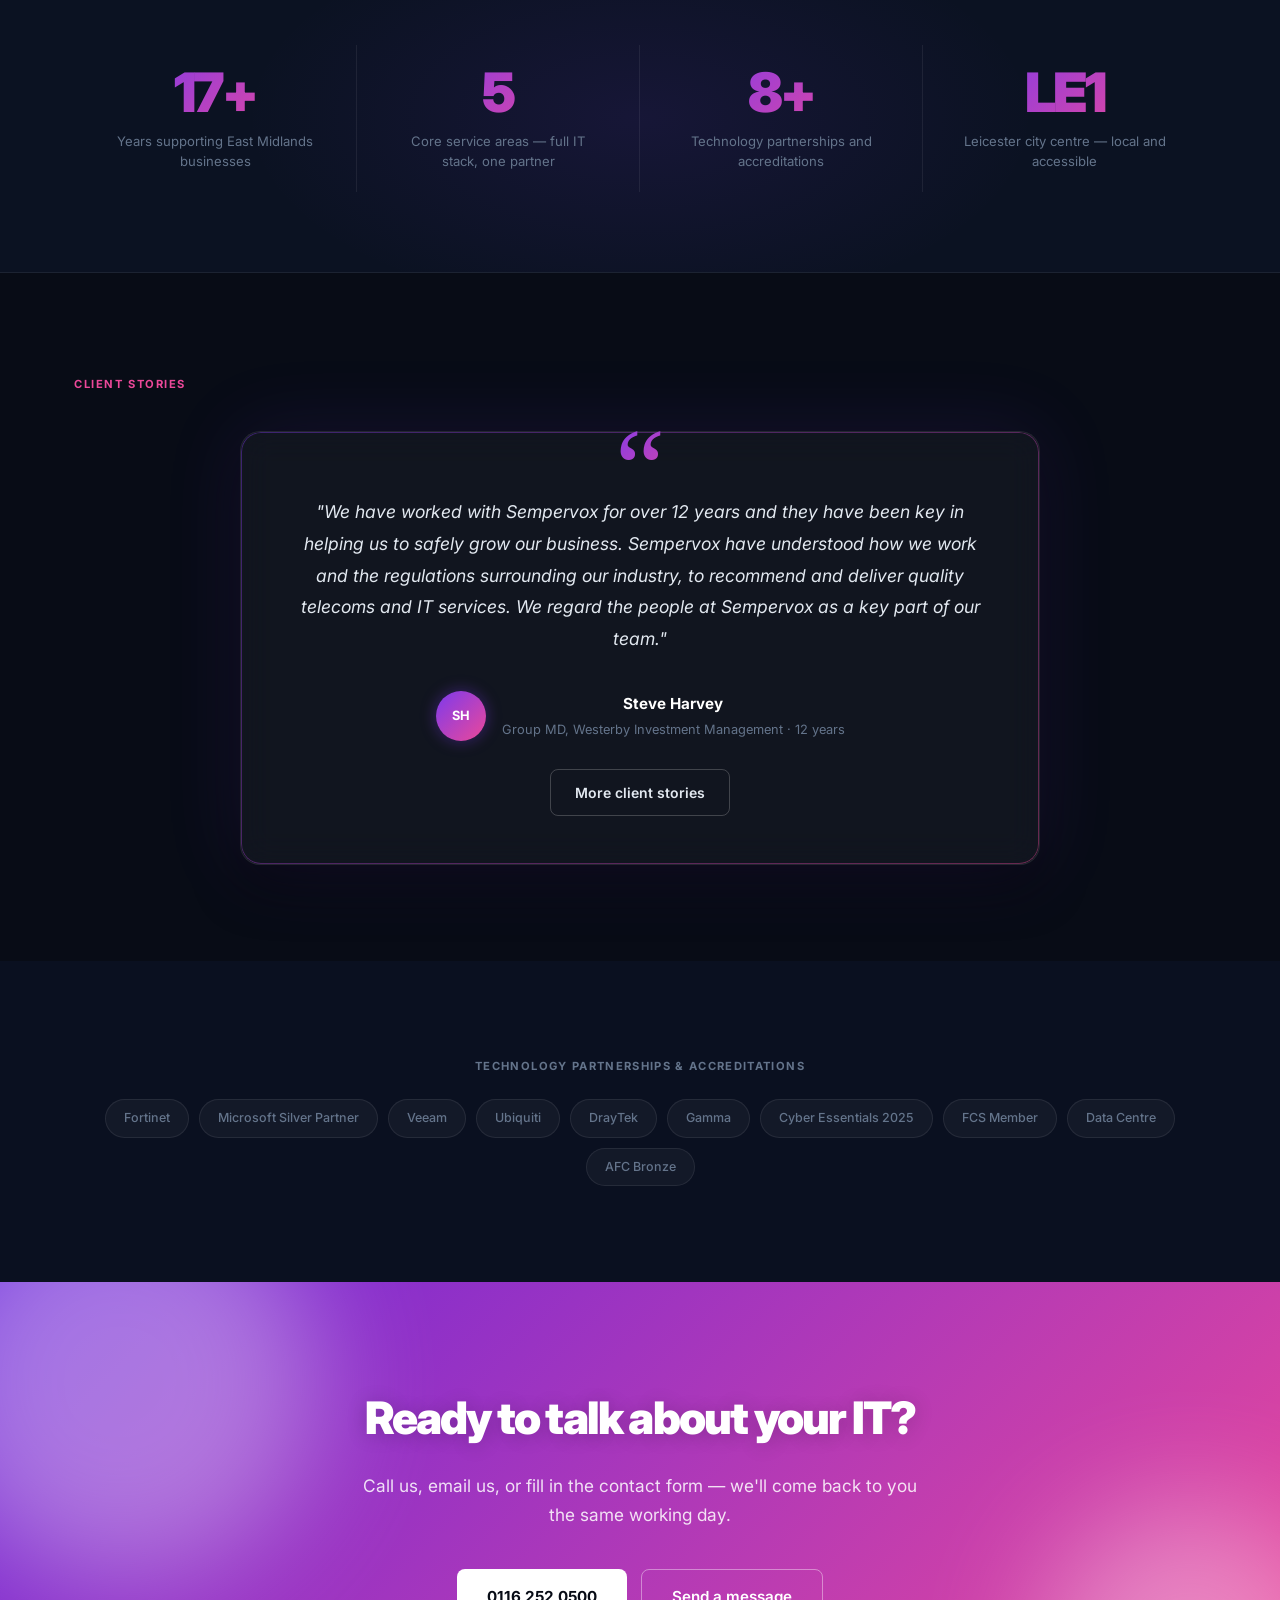
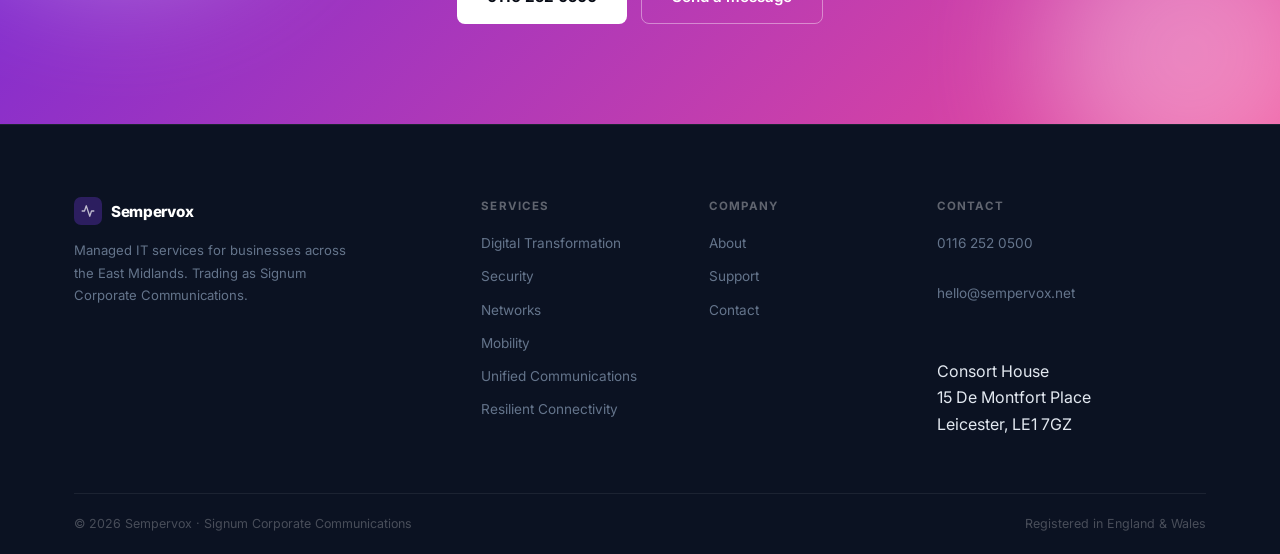
==== commit 676d3ce8: "Visual overhaul: animated orbs, glassmorphism cards, gradient borders, scroll animations, stat count" ====
--- a/index.html
+++ b/index.html
@@ -8,7 +8,7 @@
 <link rel="icon" href="assets/favicon.png"/>
 <link rel="preconnect" href="https://fonts.googleapis.com"/>
 <link rel="preconnect" href="https://fonts.gstatic.com" crossorigin/>
-<link href="https://fonts.googleapis.com/css2?family=Inter:wght@400;500;600;700;800&display=swap" rel="stylesheet"/>
+<link href="https://fonts.googleapis.com/css2?family=Inter:wght@400;500;600;700;800;900&display=swap" rel="stylesheet"/>
 <link rel="stylesheet" href="style.css"/>
 </head>
 <body>
@@ -31,11 +31,11 @@
       <a href="contact.html">Contact</a>
     </nav>
     <div class="nav-right">
-      <a class="nav-phone" href="tel:01162520500" aria-label="Call us on 0116 252 0500">
+      <a class="nav-phone" href="tel:01162520500">
         <svg width="14" height="14" viewBox="0 0 24 24" fill="none" stroke="currentColor" stroke-width="2.2" stroke-linecap="round" stroke-linejoin="round"><path d="M22 16.92v3a2 2 0 0 1-2.18 2 19.79 19.79 0 0 1-8.63-3.07A19.5 19.5 0 0 1 4.69 12 19.79 19.79 0 0 1 1.61 3.4 2 2 0 0 1 3.61 1.22h3a2 2 0 0 1 2 1.72 12.84 12.84 0 0 0 .7 2.81 2 2 0 0 1-.45 2.11L7.91 8.91a16 16 0 0 0 6 6l.86-.86a2 2 0 0 1 2.11-.45 12.84 12.84 0 0 0 2.81.7A2 2 0 0 1 21.5 16.18v-.26z"/></svg>
         0116 252 0500
       </a>
-      <a class="btn" href="contact.html">Get in touch</a>
+      <a class="btn btn--glow" href="contact.html">Get in touch</a>
     </div>
     <button class="nav-burger" aria-label="Open navigation" aria-expanded="false" aria-controls="mobile-nav">
       <span></span><span></span><span></span>
@@ -60,16 +60,20 @@
 
   <!-- HERO -->
   <section class="hero">
-    <div class="hero-glow" aria-hidden="true"></div>
+    <div class="hero-orb hero-orb--1" aria-hidden="true"></div>
+    <div class="hero-orb hero-orb--2" aria-hidden="true"></div>
+    <div class="hero-orb hero-orb--3" aria-hidden="true"></div>
+    <div class="hero-grid" aria-hidden="true"></div>
     <div class="container">
       <div class="hero-inner">
-        <span class="label">Leicester's Managed IT Partner</span>
-        <h1>IT that works,<br><span class="hero-accent">every single day.</span></h1>
-        <p class="hero-sub">Sempervox has supported East Midlands businesses for over 20 years. Proactive managed IT — one partner, full stack, zero gaps.</p>
-        <div class="hero-actions">
-          <a class="btn btn--lg" href="contact.html">Talk to us</a>
+        <span class="label fade-up">Leicester's Managed IT Partner</span>
+        <h1 class="fade-up" style="--delay:.1s">IT that works,<br><span class="hero-accent">every single day.</span></h1>
+        <p class="hero-sub fade-up" style="--delay:.2s">Sempervox has supported East Midlands businesses for over 20 years. Proactive managed IT — one partner, full stack, zero gaps.</p>
+        <div class="hero-actions fade-up" style="--delay:.3s">
+          <a class="btn btn--lg btn--glow" href="contact.html">Talk to us</a>
           <a class="btn btn--outline-white btn--lg" href="services.html">Our services</a>
         </div>
+        <div class="hero-scroll" aria-hidden="true"><span></span></div>
       </div>
     </div>
     <div class="trust-strip">
@@ -99,13 +103,13 @@
     <div class="container">
       <div class="intro-split">
         <div class="intro-left">
-          <span class="label">The challenge</span>
-          <h2 class="section-title">Most businesses treat IT as a cost. We treat it as a competitive advantage.</h2>
-          <p class="intro-body">When IT is reactive — waiting for things to break before fixing them — it costs you in downtime, lost productivity, and frustrated staff. Sempervox takes ownership of your technology so you never have to.</p>
-          <a class="btn" href="about.html">About Sempervox</a>
+          <span class="label fade-up">The challenge</span>
+          <h2 class="section-title fade-up" style="--delay:.1s">Most businesses treat IT as a cost. We treat it as a competitive advantage.</h2>
+          <p class="intro-body fade-up" style="--delay:.2s">When IT is reactive — waiting for things to break before fixing them — it costs you in downtime, lost productivity, and frustrated staff. Sempervox takes ownership of your technology so you never have to.</p>
+          <a class="btn fade-up" style="--delay:.3s" href="about.html">About Sempervox</a>
         </div>
         <div class="intro-right">
-          <div class="problem-item">
+          <div class="problem-item fade-up" style="--delay:.1s">
             <div class="problem-icon">
               <svg width="18" height="18" viewBox="0 0 24 24" fill="none" stroke="#EC4899" stroke-width="2" stroke-linecap="round" stroke-linejoin="round"><circle cx="12" cy="12" r="10"/><line x1="12" y1="8" x2="12" y2="12"/><line x1="12" y1="16" x2="12.01" y2="16"/></svg>
             </div>
@@ -114,7 +118,7 @@
               <p>Systems fail at the worst possible moment — costing revenue and reputation.</p>
             </div>
           </div>
-          <div class="problem-item">
+          <div class="problem-item fade-up" style="--delay:.2s">
             <div class="problem-icon">
               <svg width="18" height="18" viewBox="0 0 24 24" fill="none" stroke="#EC4899" stroke-width="2" stroke-linecap="round" stroke-linejoin="round"><path d="M10.29 3.86L1.82 18a2 2 0 0 0 1.71 3h16.94a2 2 0 0 0 1.71-3L13.71 3.86a2 2 0 0 0-3.42 0z"/><line x1="12" y1="9" x2="12" y2="13"/><line x1="12" y1="17" x2="12.01" y2="17"/></svg>
             </div>
@@ -123,7 +127,7 @@
               <p>Cyber threats evolve constantly. Most breaches exploit basic control failures.</p>
             </div>
           </div>
-          <div class="problem-item">
+          <div class="problem-item fade-up" style="--delay:.3s">
             <div class="problem-icon">
               <svg width="18" height="18" viewBox="0 0 24 24" fill="none" stroke="#EC4899" stroke-width="2" stroke-linecap="round" stroke-linejoin="round"><path d="M17 21v-2a4 4 0 0 0-4-4H5a4 4 0 0 0-4 4v2"/><circle cx="9" cy="7" r="4"/><path d="M23 21v-2a4 4 0 0 0-3-3.87"/><path d="M16 3.13a4 4 0 0 1 0 7.75"/></svg>
             </div>
@@ -132,7 +136,7 @@
               <p>When something breaks, everyone points at someone else.</p>
             </div>
           </div>
-          <div class="problem-item">
+          <div class="problem-item fade-up" style="--delay:.4s">
             <div class="problem-icon">
               <svg width="18" height="18" viewBox="0 0 24 24" fill="none" stroke="#EC4899" stroke-width="2" stroke-linecap="round" stroke-linejoin="round"><rect x="1" y="4" width="22" height="16" rx="2"/><line x1="1" y1="10" x2="23" y2="10"/></svg>
             </div>
@@ -149,71 +153,52 @@
   <!-- SERVICES -->
   <section class="section">
     <div class="container">
-      <span class="label">What we do</span>
-      <h2 class="section-title">Six service areas. One managed IT partner.</h2>
-      <p class="section-lead">We don't do one thing well and bolt on the rest. Each area is core to what we deliver — backed by the right technology partnerships and experienced people.</p>
+      <span class="label fade-up">What we do</span>
+      <h2 class="section-title fade-up" style="--delay:.1s">Six service areas. One managed IT partner.</h2>
+      <p class="section-lead fade-up" style="--delay:.2s">We don't do one thing well and bolt on the rest. Each area is core to what we deliver — backed by the right technology partnerships and experienced people.</p>
       <div class="services-v2-grid">
-
-        <div class="service-v2-card">
+        <div class="service-v2-card fade-up" style="--delay:.05s">
           <span class="service-v2-num">01</span>
-          <div class="service-v2-icon">
-            <svg width="20" height="20" viewBox="0 0 24 24" fill="none" stroke="#7C3AED" stroke-width="2" stroke-linecap="round" stroke-linejoin="round"><polyline points="16 18 22 12 16 6"/><polyline points="8 6 2 12 8 18"/></svg>
-          </div>
+          <div class="service-v2-icon"><svg width="20" height="20" viewBox="0 0 24 24" fill="none" stroke="#7C3AED" stroke-width="2" stroke-linecap="round" stroke-linejoin="round"><polyline points="16 18 22 12 16 6"/><polyline points="8 6 2 12 8 18"/></svg></div>
           <h3>Digital Transformation</h3>
           <p>Microsoft 365, Azure, and cloud migration — technology that reduces overhead and scales with your business.</p>
           <a class="svc-v2-link" href="services.html">Learn more →</a>
         </div>
-
-        <div class="service-v2-card">
+        <div class="service-v2-card fade-up" style="--delay:.1s">
           <span class="service-v2-num">02</span>
-          <div class="service-v2-icon">
-            <svg width="20" height="20" viewBox="0 0 24 24" fill="none" stroke="#7C3AED" stroke-width="2" stroke-linecap="round" stroke-linejoin="round"><path d="M12 22s8-4 8-10V5l-8-3-8 3v7c0 6 8 10 8 10z"/></svg>
-          </div>
+          <div class="service-v2-icon"><svg width="20" height="20" viewBox="0 0 24 24" fill="none" stroke="#7C3AED" stroke-width="2" stroke-linecap="round" stroke-linejoin="round"><path d="M12 22s8-4 8-10V5l-8-3-8 3v7c0 6 8 10 8 10z"/></svg></div>
           <h3>Security</h3>
           <p>Fortinet firewalls, Cyber Essentials certification, endpoint protection and staff security awareness training.</p>
           <a class="svc-v2-link" href="services.html">Learn more →</a>
         </div>
-
-        <div class="service-v2-card">
+        <div class="service-v2-card fade-up" style="--delay:.15s">
           <span class="service-v2-num">03</span>
-          <div class="service-v2-icon">
-            <svg width="20" height="20" viewBox="0 0 24 24" fill="none" stroke="#7C3AED" stroke-width="2" stroke-linecap="round" stroke-linejoin="round"><rect x="2" y="2" width="20" height="8" rx="2"/><rect x="2" y="14" width="20" height="8" rx="2"/><line x1="6" y1="6" x2="6.01" y2="6"/><line x1="6" y1="18" x2="6.01" y2="18"/></svg>
-          </div>
+          <div class="service-v2-icon"><svg width="20" height="20" viewBox="0 0 24 24" fill="none" stroke="#7C3AED" stroke-width="2" stroke-linecap="round" stroke-linejoin="round"><rect x="2" y="2" width="20" height="8" rx="2"/><rect x="2" y="14" width="20" height="8" rx="2"/><line x1="6" y1="6" x2="6.01" y2="6"/><line x1="6" y1="18" x2="6.01" y2="18"/></svg></div>
           <h3>Networks</h3>
           <p>Ubiquiti wireless, DrayTek routing, structured cabling and VPN — engineered for reliability, not just price.</p>
           <a class="svc-v2-link" href="services.html">Learn more →</a>
         </div>
-
-        <div class="service-v2-card">
+        <div class="service-v2-card fade-up" style="--delay:.2s">
           <span class="service-v2-num">04</span>
-          <div class="service-v2-icon">
-            <svg width="20" height="20" viewBox="0 0 24 24" fill="none" stroke="#7C3AED" stroke-width="2" stroke-linecap="round" stroke-linejoin="round"><rect x="5" y="2" width="14" height="20" rx="2"/><line x1="12" y1="18" x2="12.01" y2="18"/></svg>
-          </div>
+          <div class="service-v2-icon"><svg width="20" height="20" viewBox="0 0 24 24" fill="none" stroke="#7C3AED" stroke-width="2" stroke-linecap="round" stroke-linejoin="round"><rect x="5" y="2" width="14" height="20" rx="2"/><line x1="12" y1="18" x2="12.01" y2="18"/></svg></div>
           <h3>Mobility</h3>
           <p>MDM policies, BYOD governance, mobile airtime and secure remote access — fully managed end to end.</p>
           <a class="svc-v2-link" href="services.html">Learn more →</a>
         </div>
-
-        <div class="service-v2-card">
+        <div class="service-v2-card fade-up" style="--delay:.25s">
           <span class="service-v2-num">05</span>
-          <div class="service-v2-icon">
-            <svg width="20" height="20" viewBox="0 0 24 24" fill="none" stroke="#7C3AED" stroke-width="2" stroke-linecap="round" stroke-linejoin="round"><path d="M22 16.92v3a2 2 0 0 1-2.18 2 19.79 19.79 0 0 1-8.63-3.07A19.5 19.5 0 0 1 4.69 12 19.79 19.79 0 0 1 1.61 3.4 2 2 0 0 1 3.61 1.22h3a2 2 0 0 1 2 1.72 12.84 12.84 0 0 0 .7 2.81 2 2 0 0 1-.45 2.11L7.91 8.91a16 16 0 0 0 6 6l.86-.86a2 2 0 0 1 2.11-.45 12.84 12.84 0 0 0 2.81.7A2 2 0 0 1 21.5 16.18v-.26z"/></svg>
-          </div>
+          <div class="service-v2-icon"><svg width="20" height="20" viewBox="0 0 24 24" fill="none" stroke="#7C3AED" stroke-width="2" stroke-linecap="round" stroke-linejoin="round"><path d="M22 16.92v3a2 2 0 0 1-2.18 2 19.79 19.79 0 0 1-8.63-3.07A19.5 19.5 0 0 1 4.69 12 19.79 19.79 0 0 1 1.61 3.4 2 2 0 0 1 3.61 1.22h3a2 2 0 0 1 2 1.72 12.84 12.84 0 0 0 .7 2.81 2 2 0 0 1-.45 2.11L7.91 8.91a16 16 0 0 0 6 6l.86-.86a2 2 0 0 1 2.11-.45 12.84 12.84 0 0 0 2.81.7A2 2 0 0 1 21.5 16.18v-.26z"/></svg></div>
           <h3>Unified Communications</h3>
           <p>Microsoft Teams Voice, hosted telephony via Gamma, auto-attendants and number management.</p>
           <a class="svc-v2-link" href="services.html">Learn more →</a>
         </div>
-
-        <div class="service-v2-card">
+        <div class="service-v2-card fade-up" style="--delay:.3s">
           <span class="service-v2-num">06</span>
-          <div class="service-v2-icon">
-            <svg width="20" height="20" viewBox="0 0 24 24" fill="none" stroke="#7C3AED" stroke-width="2" stroke-linecap="round" stroke-linejoin="round"><path d="M1 6l5.5 5.5L12 6l5.5 5.5L23 6"/><path d="M1 18l5.5-5.5L12 18l5.5-5.5L23 18"/></svg>
-          </div>
+          <div class="service-v2-icon"><svg width="20" height="20" viewBox="0 0 24 24" fill="none" stroke="#7C3AED" stroke-width="2" stroke-linecap="round" stroke-linejoin="round"><path d="M1 6l5.5 5.5L12 6l5.5 5.5L23 6"/><path d="M1 18l5.5-5.5L12 18l5.5-5.5L23 18"/></svg></div>
           <h3>Resilient Connectivity</h3>
           <p>Leased lines, dual-ISP failover and 4G/5G backup — so a single line failure never stops your business.</p>
           <a class="svc-v2-link" href="services.html">Learn more →</a>
         </div>
-
       </div>
     </div>
   </section>
@@ -221,23 +206,23 @@
   <!-- HOW WE WORK -->
   <section class="section section--alt">
     <div class="container">
-      <span class="label">Our approach</span>
-      <h2 class="section-title">How we work.</h2>
-      <p class="section-lead">We follow a consistent three-stage process with every client — whether you're a new business or switching from another provider.</p>
+      <span class="label fade-up">Our approach</span>
+      <h2 class="section-title fade-up" style="--delay:.1s">How we work.</h2>
+      <p class="section-lead fade-up" style="--delay:.2s">We follow a consistent three-stage process with every client — whether you're a new business or switching from another provider.</p>
       <div class="process-grid">
-        <div class="process-step">
+        <div class="process-step fade-up" style="--delay:.1s">
           <div class="process-num">01</div>
           <h3>Listen &amp; assess</h3>
           <p>We start by understanding your business — what you do, how you work, where the friction is, and where you want to go. No assumptions, no generic solutions.</p>
         </div>
         <div class="process-connector" aria-hidden="true"></div>
-        <div class="process-step">
+        <div class="process-step fade-up" style="--delay:.25s">
           <div class="process-num">02</div>
           <h3>Plan &amp; implement</h3>
           <p>We design the right technology for your situation and deliver it cleanly — with clear timelines, proper documentation, and minimal disruption to your team.</p>
         </div>
         <div class="process-connector" aria-hidden="true"></div>
-        <div class="process-step">
+        <div class="process-step fade-up" style="--delay:.4s">
           <div class="process-num">03</div>
           <h3>Manage &amp; support</h3>
           <p>We take ongoing responsibility for your IT. Proactive monitoring, regular reviews, and a team who knows your setup and picks up the phone when you call.</p>
@@ -250,19 +235,19 @@
   <section class="stats-band">
     <div class="container">
       <div class="stats-v2">
-        <div class="stat-v2">
-          <div class="stat-v2-num">20+</div>
+        <div class="stat-v2 fade-up" style="--delay:.05s">
+          <div class="stat-v2-num" data-count="20" data-suffix="+">0+</div>
           <div class="stat-v2-label">Years supporting East Midlands businesses</div>
         </div>
-        <div class="stat-v2">
-          <div class="stat-v2-num">6</div>
+        <div class="stat-v2 fade-up" style="--delay:.15s">
+          <div class="stat-v2-num" data-count="6">0</div>
           <div class="stat-v2-label">Core service areas — full IT stack, one partner</div>
         </div>
-        <div class="stat-v2">
-          <div class="stat-v2-num">10+</div>
+        <div class="stat-v2 fade-up" style="--delay:.25s">
+          <div class="stat-v2-num" data-count="10" data-suffix="+">0+</div>
           <div class="stat-v2-label">Technology partnerships and accreditations</div>
         </div>
-        <div class="stat-v2">
+        <div class="stat-v2 fade-up" style="--delay:.35s">
           <div class="stat-v2-num">LE1</div>
           <div class="stat-v2-label">Leicester city centre — local and accessible</div>
         </div>
@@ -273,8 +258,8 @@
   <!-- TESTIMONIAL -->
   <section class="section">
     <div class="container">
-      <span class="label">Client stories</span>
-      <div class="featured-testimonial">
+      <span class="label fade-up">Client stories</span>
+      <div class="featured-testimonial fade-up" style="--delay:.15s">
         <blockquote class="featured-quote">
           "We have worked with Sempervox for over 12 years and they have been key in helping us to safely grow our business. Sempervox have understood how we work and the regulations surrounding our industry, to recommend and deliver quality telecoms and IT services. We regard the people at Sempervox as a key part of our team."
         </blockquote>
@@ -295,8 +280,8 @@
   <!-- PARTNERS -->
   <section class="section section--alt">
     <div class="container">
-      <p class="partners-title">Technology partnerships &amp; accreditations</p>
-      <div class="partners-row">
+      <p class="partners-title fade-up">Technology partnerships &amp; accreditations</p>
+      <div class="partners-row fade-up" style="--delay:.1s">
         <span class="partner-badge">Fortinet</span>
         <span class="partner-badge">Microsoft Silver Partner</span>
         <span class="partner-badge">Veeam</span>
@@ -313,8 +298,10 @@
 
   <!-- CTA -->
   <section class="cta-gradient-section">
-    <div class="container">
-      <div class="cta-v2">
+    <div class="cta-orb cta-orb--1" aria-hidden="true"></div>
+    <div class="cta-orb cta-orb--2" aria-hidden="true"></div>
+    <div class="container">
+      <div class="cta-v2 fade-up">
         <h2>Ready to talk about your IT?</h2>
         <p>Call us, email us, or fill in the contact form — we'll come back to you the same working day.</p>
         <div class="cta-v2-actions">
@@ -327,7 +314,6 @@
 
 </main>
 
-<!-- FOOTER -->
 <footer class="site-footer">
   <div class="container">
     <div class="footer-grid">
--- a/style.css
+++ b/style.css
@@ -1,21 +1,16 @@
-/* ============================================================
-   SEMPERVOX V2 — style.css
-   Same colour scheme as V1, entirely different layout system
-   ============================================================ */
-
 /* ── Variables ──────────────────────────────────────────── */
 :root {
-  --background:  #0A0F1A;
-  --surface:     #0F172A;
-  --surface-alt: #111827;
-  --navy:        #0E1629;
+  --background:  #080C16;
+  --surface:     #0D1424;
+  --surface-alt: #0A1020;
+  --navy:        #0B1222;
   --primary:     #7C3AED;
   --secondary:   #EC4899;
   --gradient:    linear-gradient(135deg, #7C3AED 0%, #EC4899 100%);
   --text:        #E2E8F0;
-  --muted:       #94A3B8;
-  --border:      rgba(255,255,255,.08);
-  --radius:      12px;
+  --muted:       #64748B;
+  --border:      rgba(255,255,255,.07);
+  --radius:      14px;
   --header-h:    68px;
 }
 
@@ -29,6 +24,7 @@
   font-size: 1rem;
   line-height: 1.65;
   -webkit-font-smoothing: antialiased;
+  overflow-x: hidden;
 }
 img { display: block; max-width: 100%; height: auto; }
 a { color: inherit; text-decoration: none; }
@@ -59,9 +55,9 @@
 /* ── Labels ─────────────────────────────────────────────── */
 .label {
   display: inline-block;
-  font-size: .72rem;
+  font-size: .7rem;
   font-weight: 700;
-  letter-spacing: .12em;
+  letter-spacing: .14em;
   text-transform: uppercase;
   color: var(--secondary);
   margin-bottom: 14px;
@@ -73,15 +69,27 @@
   font-weight: 800;
   color: #fff;
   line-height: 1.2;
-  letter-spacing: -.02em;
+  letter-spacing: -.025em;
   margin-bottom: 16px;
 }
 .section-lead {
   font-size: 1.05rem;
   color: var(--muted);
-  max-width: 640px;
+  max-width: 600px;
   margin-bottom: 56px;
   line-height: 1.7;
+}
+
+/* ── Scroll fade-in ─────────────────────────────────────── */
+.fade-up {
+  opacity: 0;
+  transform: translateY(28px);
+  transition: opacity .65s ease, transform .65s ease;
+  transition-delay: var(--delay, 0s);
+}
+.fade-up.visible {
+  opacity: 1;
+  transform: translateY(0);
 }
 
 /* ── Buttons ────────────────────────────────────────────── */
@@ -89,7 +97,7 @@
   display: inline-flex;
   align-items: center;
   gap: 8px;
-  padding: 10px 22px;
+  padding: 11px 24px;
   background: var(--gradient);
   color: #fff;
   font-size: .875rem;
@@ -97,26 +105,38 @@
   border-radius: 8px;
   border: none;
   cursor: pointer;
-  transition: opacity .18s, transform .18s;
+  transition: opacity .18s, transform .18s, box-shadow .18s;
   white-space: nowrap;
 }
-.btn:hover { opacity: .88; transform: translateY(-1px); }
-.btn--lg { padding: 13px 28px; font-size: .95rem; }
+.btn:hover { opacity: .88; transform: translateY(-2px); }
+.btn--lg { padding: 14px 30px; font-size: .95rem; }
+
+.btn--glow {
+  box-shadow: 0 0 24px rgba(124,58,237,.45), 0 4px 16px rgba(124,58,237,.3);
+}
+.btn--glow:hover {
+  box-shadow: 0 0 40px rgba(124,58,237,.65), 0 8px 24px rgba(124,58,237,.4);
+  opacity: 1;
+}
+
 .btn--outline {
   background: transparent;
-  border: 1.5px solid rgba(255,255,255,.25);
+  border: 1.5px solid rgba(255,255,255,.2);
   color: var(--text);
 }
-.btn--outline:hover { border-color: rgba(255,255,255,.5); opacity: 1; }
+.btn--outline:hover { border-color: rgba(255,255,255,.45); opacity: 1; }
+
 .btn--outline-white {
   background: transparent;
-  border: 1.5px solid rgba(255,255,255,.5);
-  color: #fff;
-}
-.btn--outline-white:hover { background: rgba(255,255,255,.08); opacity: 1; }
+  border: 1.5px solid rgba(255,255,255,.4);
+  color: #fff;
+}
+.btn--outline-white:hover { background: rgba(255,255,255,.1); opacity: 1; }
+
 .btn--white {
   background: #fff;
-  color: #0A0F1A;
+  color: #080C16;
+  font-weight: 700;
 }
 .btn--white:hover { opacity: .92; }
 
@@ -127,13 +147,11 @@
   position: sticky;
   top: 0;
   z-index: 100;
-  background: rgba(10,15,26,.92);
+  background: rgba(8,12,22,.85);
   border-bottom: 1px solid var(--border);
-  backdrop-filter: blur(16px);
-  -webkit-backdrop-filter: blur(16px);
-}
-
-/* 3-column grid: logo | links | right */
+  backdrop-filter: blur(20px);
+  -webkit-backdrop-filter: blur(20px);
+}
 .nav {
   display: grid;
   grid-template-columns: auto 1fr auto;
@@ -141,12 +159,10 @@
   height: var(--header-h);
   gap: 24px;
 }
-
-/* Logo */
 .nav-logo {
   display: flex;
   align-items: center;
-  gap: 9px;
+  gap: 10px;
   font-size: 1.05rem;
   font-weight: 800;
   color: #fff;
@@ -156,13 +172,12 @@
   display: flex;
   align-items: center;
   justify-content: center;
-  width: 30px; height: 30px;
-  background: var(--gradient);
-  border-radius: 7px;
+  width: 32px; height: 32px;
+  background: var(--gradient);
+  border-radius: 8px;
   flex-shrink: 0;
-}
-
-/* Centre nav links */
+  box-shadow: 0 0 16px rgba(124,58,237,.5);
+}
 .nav-links {
   display: flex;
   justify-content: center;
@@ -173,11 +188,21 @@
   font-weight: 500;
   color: var(--muted);
   transition: color .15s;
+  position: relative;
+}
+.nav-links a::after {
+  content: '';
+  position: absolute;
+  bottom: -4px; left: 0;
+  width: 0; height: 1.5px;
+  background: var(--gradient);
+  transition: width .2s;
 }
 .nav-links a:hover,
 .nav-links a[aria-current="page"] { color: #fff; }
-
-/* Right: phone + CTA */
+.nav-links a:hover::after,
+.nav-links a[aria-current="page"]::after { width: 100%; }
+
 .nav-right {
   display: flex;
   align-items: center;
@@ -194,7 +219,6 @@
 }
 .nav-phone:hover { color: #fff; }
 
-/* Burger (hidden on desktop) */
 .nav-burger {
   display: none;
   flex-direction: column;
@@ -202,8 +226,8 @@
   align-items: center;
   gap: 5px;
   width: 40px; height: 40px;
-  background: none;
-  border: 1.5px solid var(--border);
+  background: rgba(255,255,255,.06);
+  border: 1px solid var(--border);
   border-radius: 8px;
   cursor: pointer;
 }
@@ -212,9 +236,9 @@
   width: 18px; height: 1.5px;
   background: var(--text);
   border-radius: 2px;
-}
-
-/* Mobile nav */
+  transition: background .15s;
+}
+
 .mobile-nav {
   display: none;
   background: var(--surface);
@@ -253,37 +277,77 @@
 .hero {
   position: relative;
   overflow: hidden;
-  padding: 120px 0 0;
+  padding: 130px 0 0;
   text-align: center;
 }
 
-/* Radial glow behind the headline */
-.hero-glow {
-  position: absolute;
-  top: -160px; left: 50%;
+/* Animated floating orbs */
+.hero-orb {
+  position: absolute;
+  border-radius: 50%;
+  filter: blur(90px);
+  pointer-events: none;
+}
+.hero-orb--1 {
+  width: 700px; height: 700px;
+  background: rgba(124,58,237,.28);
+  top: -200px; left: -150px;
+  animation: orbFloat1 14s ease-in-out infinite;
+}
+.hero-orb--2 {
+  width: 600px; height: 600px;
+  background: rgba(236,72,153,.2);
+  top: -120px; right: -180px;
+  animation: orbFloat2 18s ease-in-out infinite;
+}
+.hero-orb--3 {
+  width: 450px; height: 450px;
+  background: rgba(109,40,217,.18);
+  bottom: 60px; left: 50%;
   transform: translateX(-50%);
-  width: 1000px; height: 700px;
-  background: radial-gradient(ellipse at 50% 40%,
-    rgba(124,58,237,.22) 0%,
-    rgba(236,72,153,.08) 40%,
-    transparent 70%);
+  animation: orbFloat3 11s ease-in-out infinite;
+}
+
+@keyframes orbFloat1 {
+  0%, 100% { transform: translate(0, 0); }
+  33%       { transform: translate(50px, -70px); }
+  66%       { transform: translate(-30px, 40px); }
+}
+@keyframes orbFloat2 {
+  0%, 100% { transform: translate(0, 0); }
+  33%       { transform: translate(-60px, 50px); }
+  66%       { transform: translate(40px, -30px); }
+}
+@keyframes orbFloat3 {
+  0%, 100% { transform: translateX(-50%) translateY(0); }
+  50%       { transform: translateX(-50%) translateY(-50px); }
+}
+
+/* Dot grid overlay */
+.hero-grid {
+  position: absolute;
+  inset: 0;
+  background-image: radial-gradient(circle, rgba(255,255,255,.055) 1px, transparent 1px);
+  background-size: 36px 36px;
   pointer-events: none;
+  mask-image: radial-gradient(ellipse 80% 80% at 50% 50%, #000 40%, transparent 100%);
+  -webkit-mask-image: radial-gradient(ellipse 80% 80% at 50% 50%, #000 40%, transparent 100%);
 }
 
 .hero-inner {
   position: relative;
-  max-width: 720px;
+  max-width: 740px;
   margin: 0 auto;
-  padding-bottom: 80px;
+  padding-bottom: 96px;
 }
 
 .hero h1 {
-  font-size: clamp(2.4rem, 6vw, 4.2rem);
-  font-weight: 800;
-  line-height: 1.08;
-  letter-spacing: -.04em;
-  color: #fff;
-  margin: 14px 0 22px;
+  font-size: clamp(2.6rem, 6.5vw, 4.8rem);
+  font-weight: 900;
+  line-height: 1.05;
+  letter-spacing: -.045em;
+  color: #fff;
+  margin: 14px 0 24px;
 }
 .hero-accent {
   background: var(--gradient);
@@ -292,38 +356,65 @@
   background-clip: text;
 }
 .hero-sub {
-  font-size: 1.1rem;
-  color: var(--muted);
-  max-width: 560px;
-  margin: 0 auto 36px;
-  line-height: 1.7;
+  font-size: 1.12rem;
+  color: var(--muted);
+  max-width: 540px;
+  margin: 0 auto 40px;
+  line-height: 1.72;
 }
 .hero-actions {
   display: flex;
   gap: 14px;
   justify-content: center;
   flex-wrap: wrap;
+  margin-bottom: 64px;
+}
+
+/* Scroll indicator */
+.hero-scroll {
+  display: flex;
+  justify-content: center;
+}
+.hero-scroll span {
+  display: block;
+  width: 24px; height: 38px;
+  border: 2px solid rgba(255,255,255,.2);
+  border-radius: 12px;
+  position: relative;
+}
+.hero-scroll span::before {
+  content: '';
+  position: absolute;
+  top: 5px; left: 50%;
+  transform: translateX(-50%);
+  width: 4px; height: 8px;
+  background: rgba(255,255,255,.5);
+  border-radius: 2px;
+  animation: scrollBob 2s ease-in-out infinite;
+}
+@keyframes scrollBob {
+  0%, 100% { opacity: 1; transform: translateX(-50%) translateY(0); }
+  50%       { opacity: .3; transform: translateX(-50%) translateY(8px); }
 }
 
 /* Trust strip */
 .trust-strip {
-  background: rgba(255,255,255,.04);
+  background: rgba(255,255,255,.03);
   border-top: 1px solid var(--border);
   padding: 20px 0;
-  margin-top: 0;
 }
 .trust-strip-inner {
   display: flex;
   align-items: center;
-  gap: 24px;
+  gap: 28px;
   flex-wrap: wrap;
 }
 .trust-strip-label {
-  font-size: .72rem;
+  font-size: .7rem;
   font-weight: 700;
-  letter-spacing: .1em;
+  letter-spacing: .12em;
   text-transform: uppercase;
-  color: var(--muted);
+  color: rgba(255,255,255,.25);
   white-space: nowrap;
 }
 .trust-strip-logos {
@@ -335,13 +426,12 @@
 .trust-strip-logos span {
   font-size: .8rem;
   font-weight: 500;
-  color: rgba(255,255,255,.45);
-  white-space: nowrap;
-}
-.trust-sep { color: rgba(255,255,255,.2) !important; }
-
-/* ======================================================
-   INTRO / PROBLEM SECTION
+  color: rgba(255,255,255,.35);
+}
+.trust-sep { color: rgba(255,255,255,.15) !important; }
+
+/* ======================================================
+   INTRO / PROBLEM
    ====================================================== */
 .intro-split {
   display: grid;
@@ -353,30 +443,38 @@
 .intro-body {
   font-size: 1rem;
   color: var(--muted);
-  line-height: 1.75;
+  line-height: 1.78;
   margin-bottom: 32px;
 }
 .intro-right {
   display: flex;
   flex-direction: column;
-  gap: 28px;
-  padding-top: 8px;
+  gap: 0;
 }
 .problem-item {
   display: flex;
   gap: 16px;
   align-items: flex-start;
-}
+  padding: 20px;
+  border-radius: 12px;
+  transition: background .2s;
+}
+.problem-item:hover { background: rgba(255,255,255,.03); }
 .problem-icon {
-  width: 36px; height: 36px;
+  width: 38px; height: 38px;
   background: rgba(236,72,153,.1);
   border: 1px solid rgba(236,72,153,.2);
-  border-radius: 8px;
+  border-radius: 9px;
   display: flex;
   align-items: center;
   justify-content: center;
   flex-shrink: 0;
   margin-top: 2px;
+  transition: background .2s, box-shadow .2s;
+}
+.problem-item:hover .problem-icon {
+  background: rgba(236,72,153,.18);
+  box-shadow: 0 0 16px rgba(236,72,153,.2);
 }
 .problem-item strong {
   display: block;
@@ -393,58 +491,91 @@
 }
 
 /* ======================================================
-   SERVICES V2
+   SERVICES V2  — glassmorphism + gradient border on hover
    ====================================================== */
 .services-v2-grid {
   display: grid;
   grid-template-columns: repeat(3, 1fr);
-  gap: 20px;
-}
+  gap: 16px;
+}
+
 .service-v2-card {
   position: relative;
-  background: var(--surface);
-  border: 1px solid var(--border);
+  background: rgba(255,255,255,.04);
+  backdrop-filter: blur(12px);
+  -webkit-backdrop-filter: blur(12px);
+  border: 1px solid rgba(255,255,255,.08);
   border-radius: var(--radius);
-  padding: 32px 28px 28px;
-  transition: border-color .2s, transform .2s;
+  padding: 32px 26px 28px;
   overflow: hidden;
-}
+  transition: transform .3s ease, box-shadow .3s ease;
+}
+
+/* gradient border on hover via mask */
 .service-v2-card::before {
   content: '';
   position: absolute;
   inset: 0;
-  background: var(--gradient);
+  border-radius: inherit;
+  padding: 1px;
+  background: var(--gradient);
+  -webkit-mask: linear-gradient(#fff 0 0) content-box, linear-gradient(#fff 0 0);
+  -webkit-mask-composite: xor;
+  mask-composite: exclude;
   opacity: 0;
-  transition: opacity .2s;
-}
-.service-v2-card:hover { transform: translateY(-3px); border-color: rgba(124,58,237,.4); }
-.service-v2-card:hover::before { opacity: .04; }
+  transition: opacity .3s;
+  pointer-events: none;
+}
+/* subtle gradient shimmer top */
+.service-v2-card::after {
+  content: '';
+  position: absolute;
+  inset: 0;
+  background: radial-gradient(ellipse at 50% 0%, rgba(124,58,237,.12) 0%, transparent 60%);
+  opacity: 0;
+  transition: opacity .3s;
+  pointer-events: none;
+}
+.service-v2-card:hover {
+  transform: translateY(-6px);
+  box-shadow: 0 24px 56px rgba(0,0,0,.5), 0 4px 16px rgba(124,58,237,.15);
+}
+.service-v2-card:hover::before { opacity: 1; }
+.service-v2-card:hover::after  { opacity: 1; }
 
 .service-v2-num {
   position: absolute;
-  top: 16px; right: 20px;
-  font-size: 2.8rem;
+  top: 18px; right: 22px;
+  font-size: 3rem;
   font-weight: 900;
   letter-spacing: -.04em;
   background: var(--gradient);
   -webkit-background-clip: text;
   -webkit-text-fill-color: transparent;
   background-clip: text;
-  opacity: .35;
+  opacity: .25;
   line-height: 1;
-}
+  transition: opacity .3s;
+}
+.service-v2-card:hover .service-v2-num { opacity: .45; }
+
 .service-v2-icon {
-  width: 44px; height: 44px;
+  width: 46px; height: 46px;
   background: rgba(124,58,237,.12);
   border: 1px solid rgba(124,58,237,.2);
-  border-radius: 10px;
-  display: flex;
-  align-items: center;
-  justify-content: center;
-  margin-bottom: 16px;
+  border-radius: 11px;
+  display: flex;
+  align-items: center;
+  justify-content: center;
+  margin-bottom: 18px;
+  transition: background .3s, box-shadow .3s;
+}
+.service-v2-card:hover .service-v2-icon {
+  background: rgba(124,58,237,.22);
+  box-shadow: 0 0 20px rgba(124,58,237,.35);
 }
 .service-v2-card h3 {
-  font-size: 1.02rem;
+  font-size: 1rem;
   font-weight: 700;
   color: #fff;
   margin-bottom: 10px;
@@ -453,33 +584,43 @@
   font-size: .875rem;
   color: var(--muted);
   line-height: 1.65;
-  margin-bottom: 18px;
+  margin-bottom: 20px;
 }
 .svc-v2-link {
   font-size: .82rem;
   font-weight: 600;
-  color: var(--primary);
-  transition: color .15s;
-}
-.svc-v2-link:hover { color: var(--secondary); }
-
-/* ======================================================
-   PROCESS / HOW WE WORK
+  background: var(--gradient);
+  -webkit-background-clip: text;
+  -webkit-text-fill-color: transparent;
+  background-clip: text;
+  transition: opacity .15s;
+}
+.svc-v2-link:hover { opacity: .75; }
+
+/* ======================================================
+   PROCESS
    ====================================================== */
 .process-grid {
   display: grid;
-  grid-template-columns: 1fr 60px 1fr 60px 1fr;
+  grid-template-columns: 1fr 48px 1fr 48px 1fr;
+  align-items: center;
   gap: 0;
-  align-items: center;
 }
 .process-step {
-  background: var(--surface);
-  border: 1px solid var(--border);
+  background: rgba(255,255,255,.04);
+  backdrop-filter: blur(12px);
+  border: 1px solid rgba(255,255,255,.08);
   border-radius: var(--radius);
   padding: 36px 28px;
+  transition: border-color .3s, box-shadow .3s, transform .3s;
+}
+.process-step:hover {
+  border-color: rgba(124,58,237,.35);
+  box-shadow: 0 0 40px rgba(124,58,237,.12);
+  transform: translateY(-4px);
 }
 .process-num {
-  font-size: 2.2rem;
+  font-size: 2.4rem;
   font-weight: 900;
   letter-spacing: -.04em;
   background: var(--gradient);
@@ -487,10 +628,10 @@
   -webkit-text-fill-color: transparent;
   background-clip: text;
   line-height: 1;
-  margin-bottom: 14px;
+  margin-bottom: 16px;
 }
 .process-step h3 {
-  font-size: 1rem;
+  font-size: 1.02rem;
   font-weight: 700;
   color: #fff;
   margin-bottom: 10px;
@@ -504,78 +645,108 @@
   position: relative;
   height: 2px;
   background: linear-gradient(90deg, var(--primary), var(--secondary));
-  opacity: .3;
-  align-self: center;
+  opacity: .25;
+  margin: 0 4px;
 }
 .process-connector::after {
   content: '';
   position: absolute;
-  right: -6px;
-  top: 50%;
-  transform: translateY(-50%);
+  right: -5px; top: 50%;
+  transform: translateY(-50%) rotate(45deg);
   width: 8px; height: 8px;
   border-top: 2px solid var(--secondary);
   border-right: 2px solid var(--secondary);
-  transform: translateY(-50%) rotate(45deg);
   opacity: 1;
 }
 
 /* ======================================================
-   STATS V2
+   STATS
    ====================================================== */
 .stats-band {
   background: var(--navy);
-  padding: 72px 0;
+  padding: 80px 0;
   border-top: 1px solid var(--border);
   border-bottom: 1px solid var(--border);
+  position: relative;
+  overflow: hidden;
+}
+.stats-band::before {
+  content: '';
+  position: absolute;
+  top: 50%; left: 50%;
+  transform: translate(-50%, -50%);
+  width: 800px; height: 400px;
+  background: radial-gradient(ellipse, rgba(124,58,237,.1) 0%, transparent 70%);
+  pointer-events: none;
 }
 .stats-v2 {
   display: grid;
   grid-template-columns: repeat(4, 1fr);
-  gap: 0;
+  position: relative;
 }
 .stat-v2 {
-  padding: 16px 32px;
+  padding: 20px 36px;
   border-right: 1px solid var(--border);
+  text-align: center;
 }
 .stat-v2:last-child { border-right: none; }
 .stat-v2-num {
-  font-size: 3rem;
+  font-size: 3.4rem;
   font-weight: 900;
-  letter-spacing: -.04em;
+  letter-spacing: -.05em;
   background: var(--gradient);
   -webkit-background-clip: text;
   -webkit-text-fill-color: transparent;
   background-clip: text;
   line-height: 1;
-  margin-bottom: 10px;
+  margin-bottom: 12px;
+  display: block;
 }
 .stat-v2-label {
   font-size: .82rem;
   color: var(--muted);
   line-height: 1.55;
-  max-width: 180px;
 }
 
 /* ======================================================
    FEATURED TESTIMONIAL
    ====================================================== */
 .featured-testimonial {
-  max-width: 780px;
-  margin: 0 auto;
+  max-width: 800px;
+  margin: 24px auto 0;
   text-align: center;
-  padding: 60px 48px;
-  background: var(--surface);
-  border: 1px solid var(--border);
+  padding: 64px 56px 48px;
+  background: rgba(255,255,255,.04);
+  backdrop-filter: blur(16px);
+  border: 1px solid rgba(255,255,255,.08);
   border-radius: 20px;
   position: relative;
+  box-shadow: 0 0 80px rgba(124,58,237,.12), 0 24px 48px rgba(0,0,0,.4);
+  transition: box-shadow .3s;
+}
+.featured-testimonial:hover {
+  box-shadow: 0 0 100px rgba(124,58,237,.2), 0 32px 64px rgba(0,0,0,.5);
+}
+/* Gradient border */
+.featured-testimonial::after {
+  content: '';
+  position: absolute;
+  inset: 0;
+  border-radius: inherit;
+  padding: 1px;
+  background: var(--gradient);
+  -webkit-mask: linear-gradient(#fff 0 0) content-box, linear-gradient(#fff 0 0);
+  -webkit-mask-composite: xor;
+  mask-composite: exclude;
+  opacity: .4;
+  pointer-events: none;
 }
 .featured-testimonial::before {
   content: '\201C';
   position: absolute;
-  top: -16px; left: 50%;
+  top: -20px; left: 50%;
   transform: translateX(-50%);
-  font-size: 6rem;
+  font-size: 7rem;
   line-height: 1;
   background: var(--gradient);
   -webkit-background-clip: text;
@@ -584,11 +755,11 @@
   font-family: Georgia, serif;
 }
 .featured-quote {
-  font-size: 1.12rem;
+  font-size: 1.1rem;
   color: var(--text);
-  line-height: 1.75;
+  line-height: 1.8;
   font-style: italic;
-  margin-bottom: 32px;
+  margin-bottom: 36px;
 }
 .featured-author {
   display: flex;
@@ -598,7 +769,7 @@
   margin-bottom: 28px;
 }
 .testimonial-avatar {
-  width: 48px; height: 48px;
+  width: 50px; height: 50px;
   border-radius: 50%;
   background: var(--gradient);
   display: flex;
@@ -608,26 +779,18 @@
   font-weight: 700;
   color: #fff;
   flex-shrink: 0;
-}
-.featured-name {
+  box-shadow: 0 0 16px rgba(124,58,237,.4);
+}
+.featured-name { font-weight: 700; color: #fff; font-size: .95rem; }
+.featured-role { font-size: .8rem; color: var(--muted); margin-top: 2px; }
+
+/* ======================================================
+   PARTNERS
+   ====================================================== */
+.partners-title {
+  font-size: .7rem;
   font-weight: 700;
-  color: #fff;
-  font-size: .95rem;
-}
-.featured-role {
-  font-size: .8rem;
-  color: var(--muted);
-  margin-top: 2px;
-}
-.featured-more { margin-top: 0; }
-
-/* ======================================================
-   PARTNERS
-   ====================================================== */
-.partners-title {
-  font-size: .72rem;
-  font-weight: 700;
-  letter-spacing: .1em;
+  letter-spacing: .12em;
   text-transform: uppercase;
   color: var(--muted);
   text-align: center;
@@ -642,41 +805,74 @@
 .partner-badge {
   display: inline-flex;
   align-items: center;
-  padding: 7px 16px;
-  background: rgba(255,255,255,.05);
-  border: 1px solid rgba(255,255,255,.1);
+  padding: 8px 18px;
+  background: rgba(255,255,255,.04);
+  border: 1px solid rgba(255,255,255,.08);
   border-radius: 100px;
   font-size: .78rem;
   font-weight: 500;
   color: var(--muted);
   white-space: nowrap;
-  transition: border-color .15s, color .15s;
-}
-.partner-badge:hover { border-color: rgba(124,58,237,.4); color: #fff; }
-
-/* ======================================================
-   CTA GRADIENT SECTION
+  transition: border-color .2s, color .2s, box-shadow .2s, background .2s;
+}
+.partner-badge:hover {
+  border-color: rgba(124,58,237,.5);
+  color: #fff;
+  background: rgba(124,58,237,.1);
+  box-shadow: 0 0 16px rgba(124,58,237,.2);
+}
+
+/* ======================================================
+   CTA — animated shifting gradient
    ====================================================== */
 .cta-gradient-section {
-  background: var(--gradient);
-  padding: 88px 0;
+  position: relative;
+  overflow: hidden;
+  padding: 100px 0;
+  background: linear-gradient(-45deg, #7C3AED, #9333EA, #EC4899, #6D28D9);
+  background-size: 300% 300%;
+  animation: gradientShift 10s ease infinite;
+}
+@keyframes gradientShift {
+  0%   { background-position: 0% 50%; }
+  50%  { background-position: 100% 50%; }
+  100% { background-position: 0% 50%; }
+}
+.cta-orb {
+  position: absolute;
+  border-radius: 50%;
+  filter: blur(60px);
+  pointer-events: none;
+  opacity: .35;
+}
+.cta-orb--1 {
+  width: 400px; height: 400px;
+  background: #fff;
+  top: -100px; left: -80px;
+}
+.cta-orb--2 {
+  width: 300px; height: 300px;
+  background: #fff;
+  bottom: -80px; right: -60px;
 }
 .cta-v2 {
   text-align: center;
-  max-width: 560px;
+  max-width: 580px;
   margin: 0 auto;
+  position: relative;
 }
 .cta-v2 h2 {
-  font-size: clamp(1.8rem, 3.5vw, 2.6rem);
-  font-weight: 800;
-  color: #fff;
-  letter-spacing: -.03em;
-  margin-bottom: 14px;
+  font-size: clamp(1.9rem, 4vw, 2.8rem);
+  font-weight: 900;
+  color: #fff;
+  letter-spacing: -.04em;
+  margin-bottom: 16px;
+  text-shadow: 0 2px 20px rgba(0,0,0,.2);
 }
 .cta-v2 p {
-  font-size: 1.05rem;
-  color: rgba(255,255,255,.8);
-  margin-bottom: 36px;
+  font-size: 1.08rem;
+  color: rgba(255,255,255,.85);
+  margin-bottom: 40px;
   line-height: 1.65;
 }
 .cta-v2-actions {
@@ -703,7 +899,7 @@
 .footer-logo {
   display: flex;
   align-items: center;
-  gap: 8px;
+  gap: 9px;
   font-size: .95rem;
   font-weight: 800;
   color: #fff;
@@ -714,51 +910,40 @@
   display: flex;
   align-items: center;
   justify-content: center;
-  width: 26px; height: 26px;
-  background: rgba(124,58,237,.25);
-  border-radius: 6px;
+  width: 28px; height: 28px;
+  background: rgba(124,58,237,.3);
+  border-radius: 7px;
 }
 .footer-tagline {
   font-size: .82rem;
   color: var(--muted);
+  line-height: 1.72;
+  max-width: 280px;
+}
+.footer-col h4 {
+  font-size: .72rem;
+  font-weight: 700;
+  letter-spacing: .1em;
+  text-transform: uppercase;
+  color: rgba(255,255,255,.35);
+  margin-bottom: 16px;
+}
+.footer-col ul { display: flex; flex-direction: column; gap: 10px; }
+.footer-col a, .footer-col address a {
+  font-size: .85rem;
+  color: var(--muted);
+  transition: color .15s;
+  display: block;
   line-height: 1.7;
-  max-width: 280px;
-}
-.footer-col h4 {
-  font-size: .78rem;
-  font-weight: 700;
-  letter-spacing: .08em;
-  text-transform: uppercase;
-  color: rgba(255,255,255,.5);
-  margin-bottom: 16px;
-}
-.footer-col ul {
-  display: flex;
-  flex-direction: column;
-  gap: 10px;
-}
-.footer-col a {
-  font-size: .85rem;
-  color: var(--muted);
-  transition: color .15s;
-  display: inline-block;
-}
-.footer-col a:hover { color: #fff; }
-.footer-col address a {
-  display: block;
-  font-size: .85rem;
-  color: var(--muted);
-  transition: color .15s;
-  line-height: 1.7;
-}
-.footer-col address a:hover { color: #fff; }
+}
+.footer-col a:hover, .footer-col address a:hover { color: #fff; }
 .footer-bottom {
   display: flex;
   justify-content: space-between;
   padding: 20px 0;
   border-top: 1px solid var(--border);
   font-size: .78rem;
-  color: rgba(255,255,255,.3);
+  color: rgba(255,255,255,.25);
   flex-wrap: wrap;
   gap: 8px;
 }
@@ -767,77 +952,41 @@
    RESPONSIVE — 960px
    ====================================================== */
 @media (max-width: 960px) {
-  /* Nav: drop the phone number, shrink links */
-  .nav-links { gap: 24px; }
+  .nav-links { gap: 22px; }
   .nav-phone { display: none; }
-
-  /* Hero */
-  .hero h1 { font-size: clamp(2rem, 5.5vw, 3.2rem); }
-
-  /* Intro split */
+  .hero h1 { font-size: clamp(2.2rem, 5.5vw, 3.5rem); }
   .intro-split { grid-template-columns: 1fr; gap: 48px; }
-
-  /* Services */
   .services-v2-grid { grid-template-columns: repeat(2, 1fr); }
-
-  /* Process */
-  .process-grid {
-    grid-template-columns: 1fr;
-    gap: 16px;
-  }
+  .process-grid { grid-template-columns: 1fr; gap: 16px; }
   .process-connector { display: none; }
-
-  /* Stats */
-  .stats-v2 { grid-template-columns: repeat(2, 1fr); gap: 0; }
-  .stat-v2 { border-right: none; border-bottom: 1px solid var(--border); padding: 28px 24px; }
+  .stats-v2 { grid-template-columns: repeat(2, 1fr); }
+  .stat-v2 { border-right: none; border-bottom: 1px solid var(--border); padding: 28px 16px; }
   .stat-v2:last-child { border-bottom: none; }
-  .stat-v2:nth-child(2) { border-bottom: 1px solid var(--border); }
-
-  /* Footer */
+  .stat-v2:nth-child(odd):not(:last-child) { border-bottom: 1px solid var(--border); }
   .footer-grid { grid-template-columns: 1fr 1fr; }
 }
 
 /* ======================================================
-   RESPONSIVE — 640px (mobile)
+   RESPONSIVE — 640px
    ====================================================== */
 @media (max-width: 640px) {
   .section { padding: 64px 0; }
-
-  /* Nav: logo + burger only */
-  .nav {
-    grid-template-columns: 1fr auto;
-  }
-  .nav-links { display: none; }
-  .nav-right { display: none; }
+  .nav { grid-template-columns: 1fr auto; }
+  .nav-links, .nav-right { display: none; }
   .nav-burger { display: flex; }
-
-  /* Hero */
-  .hero { padding: 80px 0 0; }
-  .hero h1 { font-size: 2.2rem; }
+  .hero { padding: 88px 0 0; }
+  .hero h1 { font-size: 2.3rem; letter-spacing: -.03em; }
   .hero-sub { font-size: .95rem; }
-  .hero-actions { flex-direction: column; align-items: center; }
+  .hero-actions { flex-direction: column; align-items: center; margin-bottom: 48px; }
   .hero-actions .btn { width: 100%; max-width: 280px; justify-content: center; }
-
-  /* Trust strip */
-  .trust-strip-inner { flex-direction: column; gap: 10px; }
-
-  /* Services */
+  .trust-strip-inner { flex-direction: column; align-items: flex-start; gap: 10px; }
   .services-v2-grid { grid-template-columns: 1fr; }
-
-  /* Stats */
   .stats-v2 { grid-template-columns: 1fr 1fr; }
-  .stat-v2 { padding: 24px 16px; }
-  .stat-v2-num { font-size: 2.4rem; }
-
-  /* Testimonial */
-  .featured-testimonial { padding: 48px 24px 32px; }
+  .stat-v2-num { font-size: 2.6rem; }
+  .featured-testimonial { padding: 48px 22px 36px; }
   .featured-quote { font-size: .95rem; }
-
-  /* CTA */
   .cta-v2-actions { flex-direction: column; align-items: center; }
   .cta-v2-actions .btn { width: 100%; max-width: 280px; justify-content: center; }
-
-  /* Footer */
   .footer-grid { grid-template-columns: 1fr; gap: 32px; }
-  .footer-bottom { flex-direction: column; gap: 4px; }
-}
+  .footer-bottom { flex-direction: column; }
+}
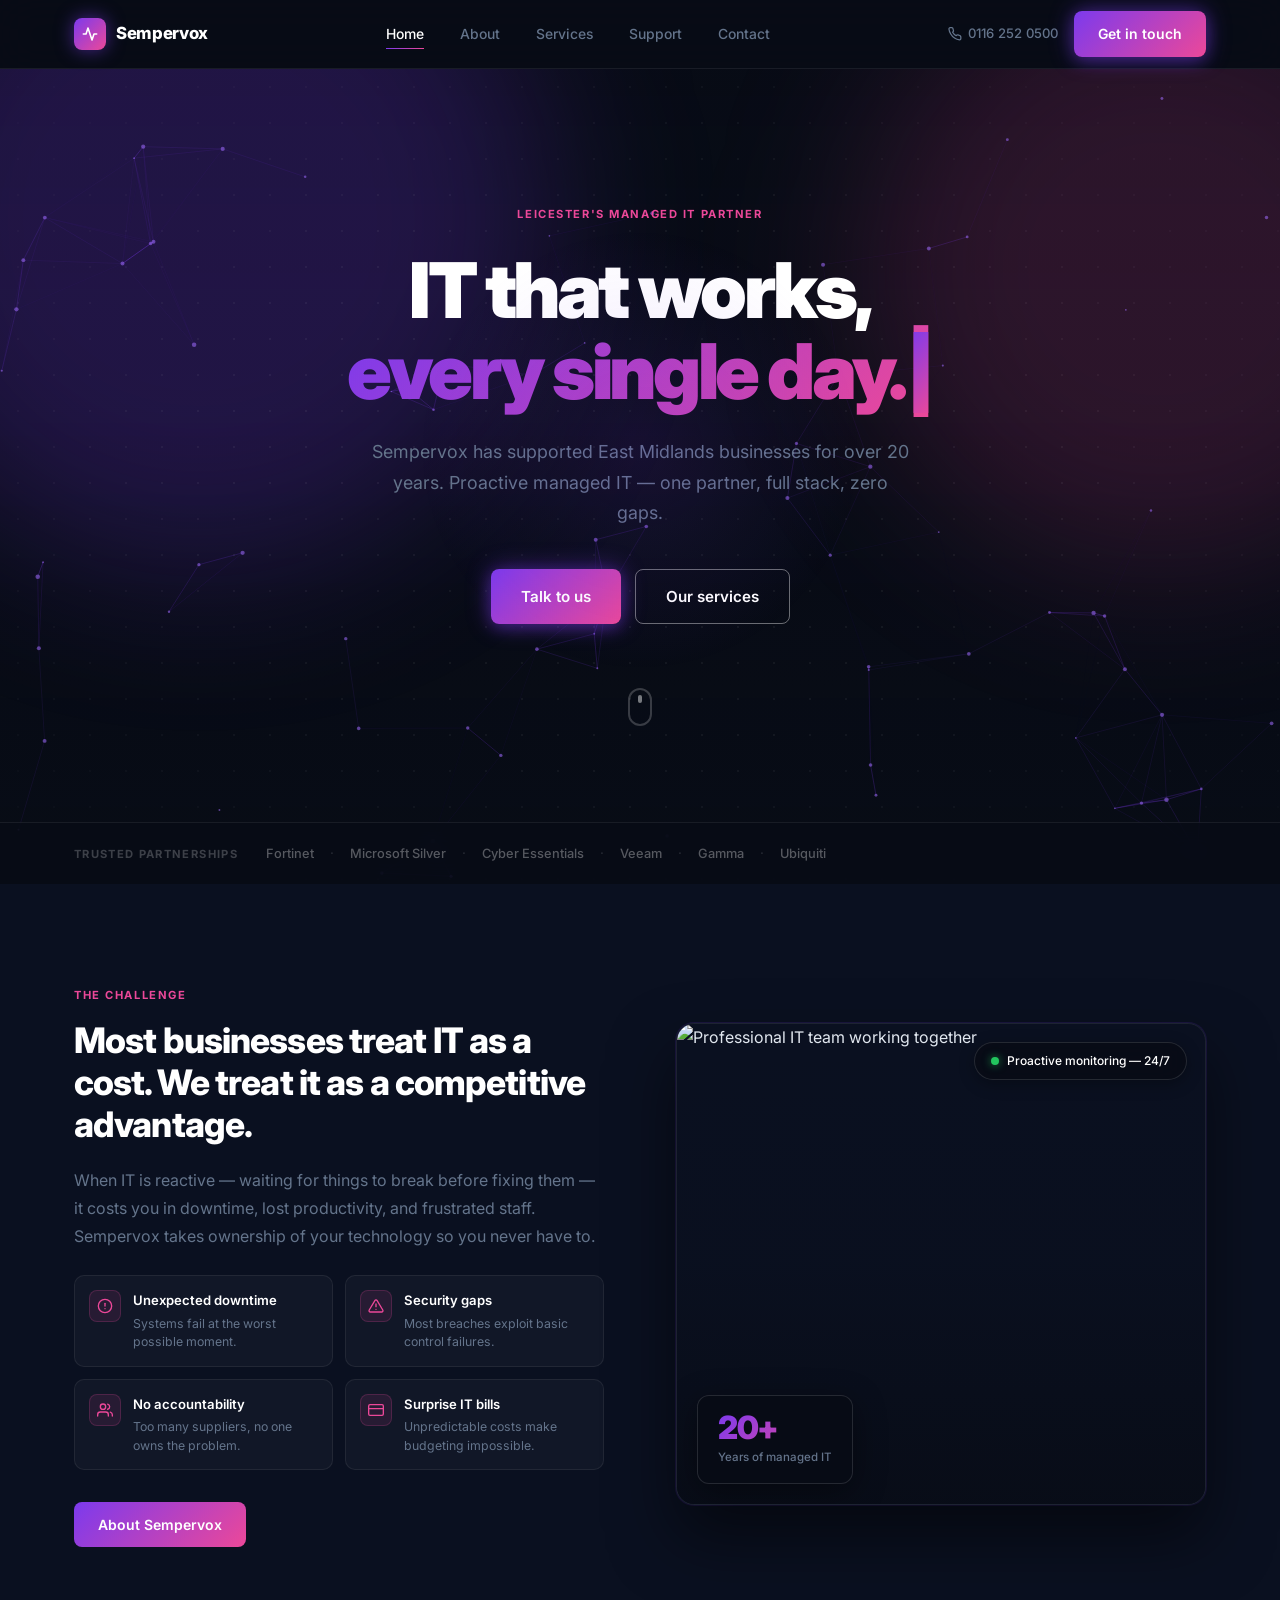
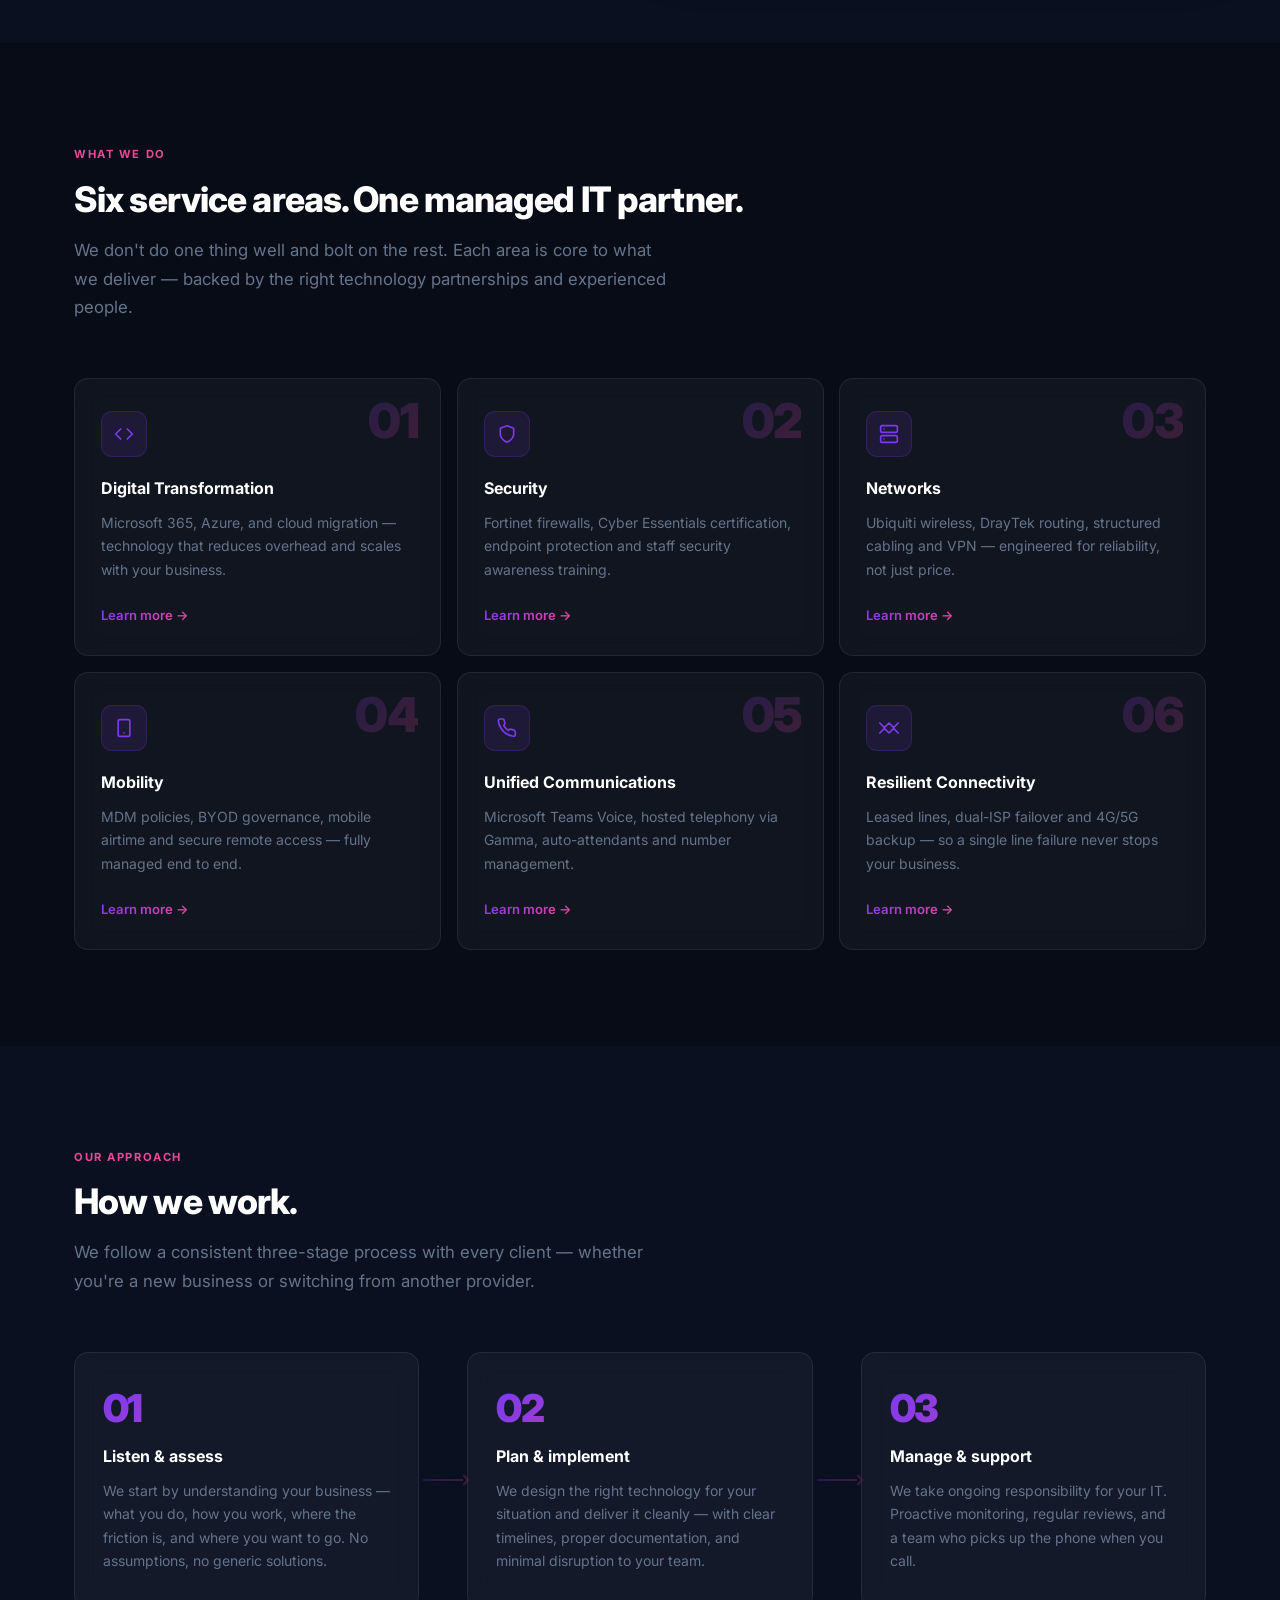
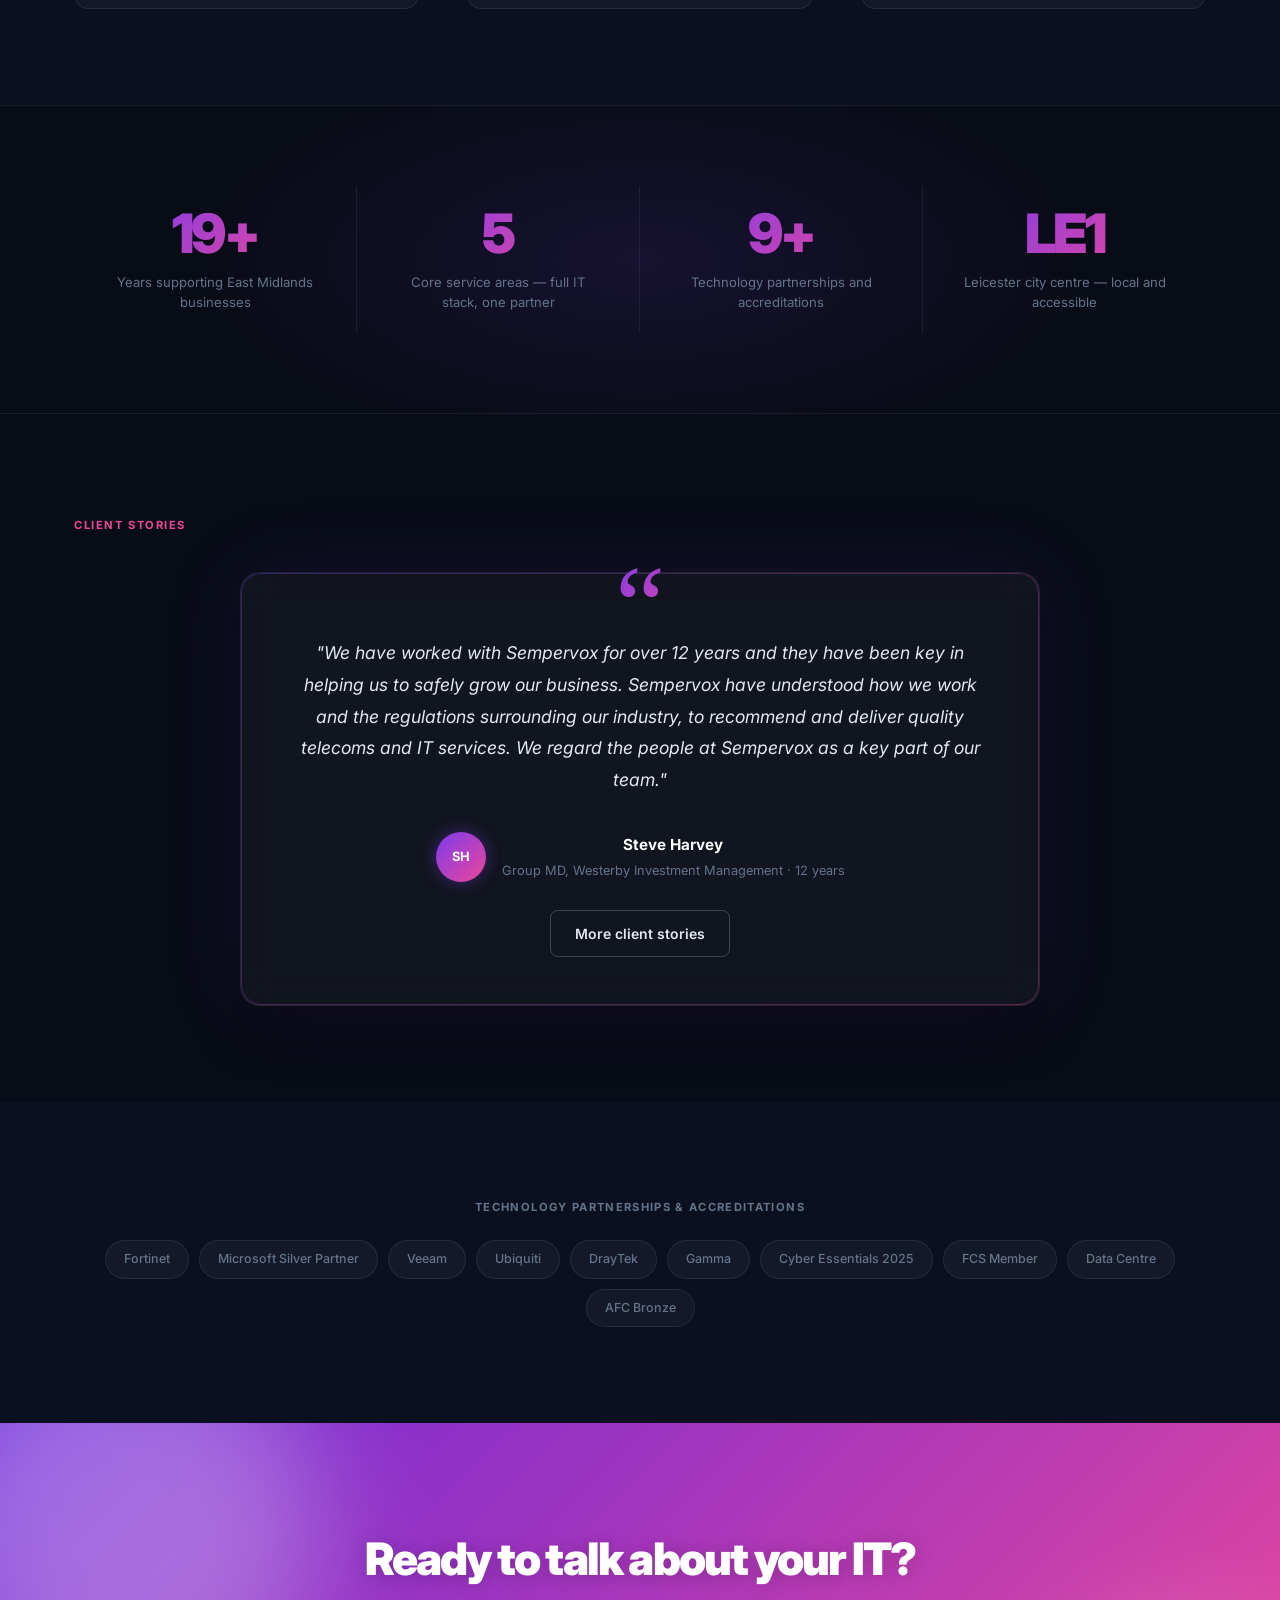
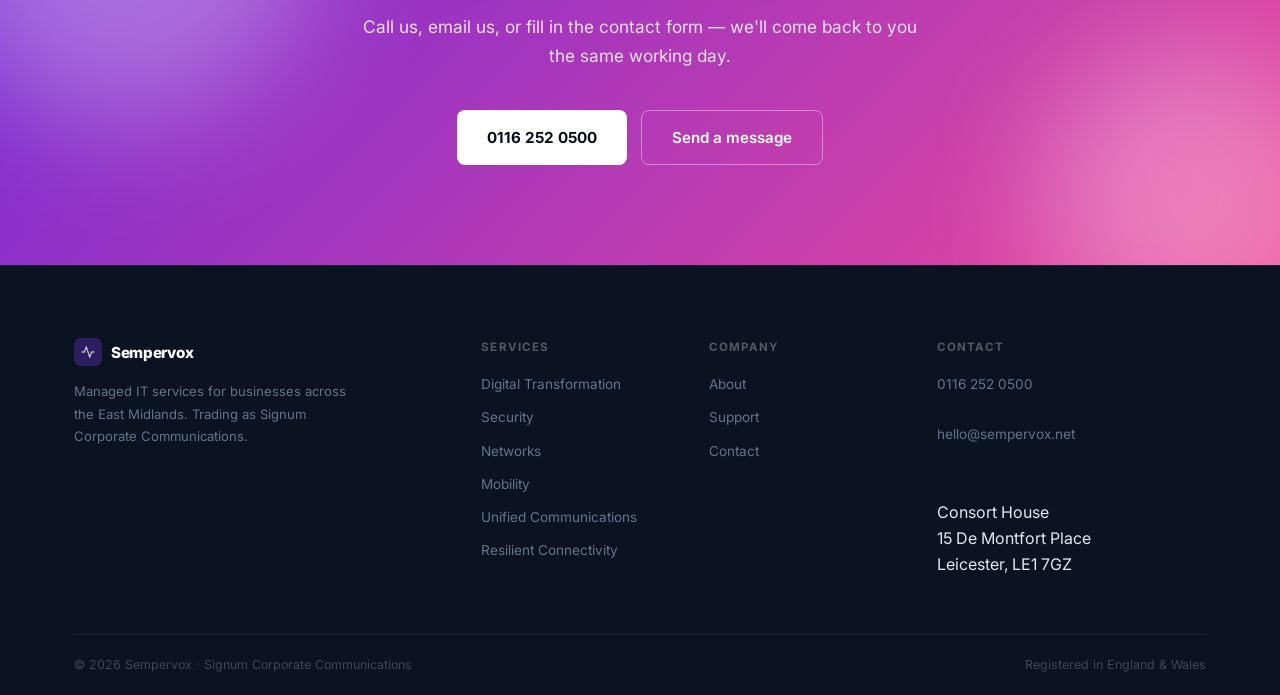
==== commit 8900c836: "Add placeholder images, particle network, cursor glow, 3D card tilt, typewriter, light beams, hero p" ====
--- a/index.html
+++ b/index.html
@@ -13,6 +13,9 @@
 </head>
 <body>
 <a class="skip-link" href="#main">Skip to main content</a>
+
+<!-- Cursor glow -->
+<div class="cursor-glow" id="cursorGlow" aria-hidden="true"></div>
 
 <!-- NAV -->
 <header class="site-header">
@@ -60,22 +63,36 @@
 
   <!-- HERO -->
   <section class="hero">
+    <!-- Parallax background image -->
+    <div class="hero-bg" id="heroBg" aria-hidden="true"></div>
+    <!-- Particle canvas -->
+    <canvas class="hero-canvas" id="particlesCanvas" aria-hidden="true"></canvas>
+    <!-- Floating orbs -->
     <div class="hero-orb hero-orb--1" aria-hidden="true"></div>
     <div class="hero-orb hero-orb--2" aria-hidden="true"></div>
-    <div class="hero-orb hero-orb--3" aria-hidden="true"></div>
+    <!-- Dot grid -->
     <div class="hero-grid" aria-hidden="true"></div>
+    <!-- Light beams -->
+    <div class="hero-beam" aria-hidden="true"></div>
+    <div class="hero-beam" aria-hidden="true"></div>
+    <div class="hero-beam" aria-hidden="true"></div>
+    <div class="hero-beam" aria-hidden="true"></div>
+
     <div class="container">
       <div class="hero-inner">
-        <span class="label fade-up">Leicester's Managed IT Partner</span>
-        <h1 class="fade-up" style="--delay:.1s">IT that works,<br><span class="hero-accent">every single day.</span></h1>
-        <p class="hero-sub fade-up" style="--delay:.2s">Sempervox has supported East Midlands businesses for over 20 years. Proactive managed IT — one partner, full stack, zero gaps.</p>
-        <div class="hero-actions fade-up" style="--delay:.3s">
+        <span class="label hero-anim-1">Leicester's Managed IT Partner</span>
+        <h1 class="hero-anim-2">IT that works,<br>
+          <span class="hero-accent"><span id="typewriter"></span><span class="typing-cursor" aria-hidden="true">|</span></span>
+        </h1>
+        <p class="hero-sub hero-anim-3">Sempervox has supported East Midlands businesses for over 20 years. Proactive managed IT — one partner, full stack, zero gaps.</p>
+        <div class="hero-actions hero-anim-4">
           <a class="btn btn--lg btn--glow" href="contact.html">Talk to us</a>
           <a class="btn btn--outline-white btn--lg" href="services.html">Our services</a>
         </div>
-        <div class="hero-scroll" aria-hidden="true"><span></span></div>
-      </div>
-    </div>
+        <div class="hero-scroll hero-anim-5" aria-hidden="true"><span></span></div>
+      </div>
+    </div>
+
     <div class="trust-strip">
       <div class="container">
         <div class="trust-strip-inner">
@@ -106,43 +123,37 @@
           <span class="label fade-up">The challenge</span>
           <h2 class="section-title fade-up" style="--delay:.1s">Most businesses treat IT as a cost. We treat it as a competitive advantage.</h2>
           <p class="intro-body fade-up" style="--delay:.2s">When IT is reactive — waiting for things to break before fixing them — it costs you in downtime, lost productivity, and frustrated staff. Sempervox takes ownership of your technology so you never have to.</p>
-          <a class="btn fade-up" style="--delay:.3s" href="about.html">About Sempervox</a>
+          <div class="problem-grid">
+            <div class="problem-item fade-up" style="--delay:.1s">
+              <div class="problem-icon"><svg width="16" height="16" viewBox="0 0 24 24" fill="none" stroke="#EC4899" stroke-width="2" stroke-linecap="round" stroke-linejoin="round"><circle cx="12" cy="12" r="10"/><line x1="12" y1="8" x2="12" y2="12"/><line x1="12" y1="16" x2="12.01" y2="16"/></svg></div>
+              <div><strong>Unexpected downtime</strong><p>Systems fail at the worst possible moment.</p></div>
+            </div>
+            <div class="problem-item fade-up" style="--delay:.2s">
+              <div class="problem-icon"><svg width="16" height="16" viewBox="0 0 24 24" fill="none" stroke="#EC4899" stroke-width="2" stroke-linecap="round" stroke-linejoin="round"><path d="M10.29 3.86L1.82 18a2 2 0 0 0 1.71 3h16.94a2 2 0 0 0 1.71-3L13.71 3.86a2 2 0 0 0-3.42 0z"/><line x1="12" y1="9" x2="12" y2="13"/><line x1="12" y1="17" x2="12.01" y2="17"/></svg></div>
+              <div><strong>Security gaps</strong><p>Most breaches exploit basic control failures.</p></div>
+            </div>
+            <div class="problem-item fade-up" style="--delay:.3s">
+              <div class="problem-icon"><svg width="16" height="16" viewBox="0 0 24 24" fill="none" stroke="#EC4899" stroke-width="2" stroke-linecap="round" stroke-linejoin="round"><path d="M17 21v-2a4 4 0 0 0-4-4H5a4 4 0 0 0-4 4v2"/><circle cx="9" cy="7" r="4"/><path d="M23 21v-2a4 4 0 0 0-3-3.87"/><path d="M16 3.13a4 4 0 0 1 0 7.75"/></svg></div>
+              <div><strong>No accountability</strong><p>Too many suppliers, no one owns the problem.</p></div>
+            </div>
+            <div class="problem-item fade-up" style="--delay:.4s">
+              <div class="problem-icon"><svg width="16" height="16" viewBox="0 0 24 24" fill="none" stroke="#EC4899" stroke-width="2" stroke-linecap="round" stroke-linejoin="round"><rect x="1" y="4" width="22" height="16" rx="2"/><line x1="1" y1="10" x2="23" y2="10"/></svg></div>
+              <div><strong>Surprise IT bills</strong><p>Unpredictable costs make budgeting impossible.</p></div>
+            </div>
+          </div>
+          <a class="btn fade-up" style="--delay:.45s" href="about.html">About Sempervox</a>
         </div>
         <div class="intro-right">
-          <div class="problem-item fade-up" style="--delay:.1s">
-            <div class="problem-icon">
-              <svg width="18" height="18" viewBox="0 0 24 24" fill="none" stroke="#EC4899" stroke-width="2" stroke-linecap="round" stroke-linejoin="round"><circle cx="12" cy="12" r="10"/><line x1="12" y1="8" x2="12" y2="12"/><line x1="12" y1="16" x2="12.01" y2="16"/></svg>
-            </div>
-            <div>
-              <strong>Unexpected downtime</strong>
-              <p>Systems fail at the worst possible moment — costing revenue and reputation.</p>
-            </div>
-          </div>
-          <div class="problem-item fade-up" style="--delay:.2s">
-            <div class="problem-icon">
-              <svg width="18" height="18" viewBox="0 0 24 24" fill="none" stroke="#EC4899" stroke-width="2" stroke-linecap="round" stroke-linejoin="round"><path d="M10.29 3.86L1.82 18a2 2 0 0 0 1.71 3h16.94a2 2 0 0 0 1.71-3L13.71 3.86a2 2 0 0 0-3.42 0z"/><line x1="12" y1="9" x2="12" y2="13"/><line x1="12" y1="17" x2="12.01" y2="17"/></svg>
-            </div>
-            <div>
-              <strong>Security gaps you don't know about</strong>
-              <p>Cyber threats evolve constantly. Most breaches exploit basic control failures.</p>
-            </div>
-          </div>
-          <div class="problem-item fade-up" style="--delay:.3s">
-            <div class="problem-icon">
-              <svg width="18" height="18" viewBox="0 0 24 24" fill="none" stroke="#EC4899" stroke-width="2" stroke-linecap="round" stroke-linejoin="round"><path d="M17 21v-2a4 4 0 0 0-4-4H5a4 4 0 0 0-4 4v2"/><circle cx="9" cy="7" r="4"/><path d="M23 21v-2a4 4 0 0 0-3-3.87"/><path d="M16 3.13a4 4 0 0 1 0 7.75"/></svg>
-            </div>
-            <div>
-              <strong>Too many suppliers, no accountability</strong>
-              <p>When something breaks, everyone points at someone else.</p>
-            </div>
-          </div>
-          <div class="problem-item fade-up" style="--delay:.4s">
-            <div class="problem-icon">
-              <svg width="18" height="18" viewBox="0 0 24 24" fill="none" stroke="#EC4899" stroke-width="2" stroke-linecap="round" stroke-linejoin="round"><rect x="1" y="4" width="22" height="16" rx="2"/><line x1="1" y1="10" x2="23" y2="10"/></svg>
-            </div>
-            <div>
-              <strong>IT bills that surprise you</strong>
-              <p>Unpredictable costs make budgeting for technology nearly impossible.</p>
+          <div class="intro-img-wrap fade-up" style="--delay:.2s">
+            <img src="https://images.unsplash.com/photo-1522071820081-009f0129c71c?auto=format&fit=crop&w=900&q=80"
+                 alt="Professional IT team working together" class="intro-img" loading="lazy"/>
+            <div class="intro-img-badge">
+              <div class="badge-num">20+</div>
+              <div class="badge-label">Years of managed IT</div>
+            </div>
+            <div class="intro-img-pill">
+              <span class="pill-dot"></span>
+              Proactive monitoring — 24/7
             </div>
           </div>
         </div>
@@ -225,7 +236,7 @@
         <div class="process-step fade-up" style="--delay:.4s">
           <div class="process-num">03</div>
           <h3>Manage &amp; support</h3>
-          <p>We take ongoing responsibility for your IT. Proactive monitoring, regular reviews, and a team who knows your setup and picks up the phone when you call.</p>
+          <p>We take ongoing responsibility for your IT. Proactive monitoring, regular reviews, and a team who picks up the phone when you call.</p>
         </div>
       </div>
     </div>
@@ -233,6 +244,7 @@
 
   <!-- STATS -->
   <section class="stats-band">
+    <div class="stats-bg" aria-hidden="true"></div>
     <div class="container">
       <div class="stats-v2">
         <div class="stat-v2 fade-up" style="--delay:.05s">
--- a/style.css
+++ b/style.css
@@ -40,6 +40,20 @@
 }
 .skip-link:focus { top: 0; }
 
+/* ── Cursor glow ────────────────────────────────────────── */
+.cursor-glow {
+  position: fixed;
+  width: 480px; height: 480px;
+  border-radius: 50%;
+  background: radial-gradient(circle, rgba(124,58,237,.13) 0%, transparent 65%);
+  pointer-events: none;
+  top: 0; left: 0;
+  transform: translate(-50%, -50%);
+  z-index: 9998;
+  will-change: transform;
+  transition: opacity .3s;
+}
+
 /* ── Container ──────────────────────────────────────────── */
 .container {
   width: min(1180px, 100%);
@@ -87,10 +101,7 @@
   transition: opacity .65s ease, transform .65s ease;
   transition-delay: var(--delay, 0s);
 }
-.fade-up.visible {
-  opacity: 1;
-  transform: translateY(0);
-}
+.fade-up.visible { opacity: 1; transform: translateY(0); }
 
 /* ── Buttons ────────────────────────────────────────────── */
 .btn {
@@ -110,34 +121,26 @@
 }
 .btn:hover { opacity: .88; transform: translateY(-2px); }
 .btn--lg { padding: 14px 30px; font-size: .95rem; }
-
 .btn--glow {
   box-shadow: 0 0 24px rgba(124,58,237,.45), 0 4px 16px rgba(124,58,237,.3);
 }
 .btn--glow:hover {
-  box-shadow: 0 0 40px rgba(124,58,237,.65), 0 8px 24px rgba(124,58,237,.4);
+  box-shadow: 0 0 40px rgba(124,58,237,.7), 0 8px 24px rgba(124,58,237,.4);
   opacity: 1;
 }
-
 .btn--outline {
   background: transparent;
   border: 1.5px solid rgba(255,255,255,.2);
   color: var(--text);
 }
 .btn--outline:hover { border-color: rgba(255,255,255,.45); opacity: 1; }
-
 .btn--outline-white {
   background: transparent;
   border: 1.5px solid rgba(255,255,255,.4);
   color: #fff;
 }
 .btn--outline-white:hover { background: rgba(255,255,255,.1); opacity: 1; }
-
-.btn--white {
-  background: #fff;
-  color: #080C16;
-  font-weight: 700;
-}
+.btn--white { background: #fff; color: #080C16; font-weight: 700; }
 .btn--white:hover { opacity: .92; }
 
 /* ======================================================
@@ -147,7 +150,7 @@
   position: sticky;
   top: 0;
   z-index: 100;
-  background: rgba(8,12,22,.85);
+  background: rgba(8,12,22,.88);
   border-bottom: 1px solid var(--border);
   backdrop-filter: blur(20px);
   -webkit-backdrop-filter: blur(20px);
@@ -176,13 +179,14 @@
   background: var(--gradient);
   border-radius: 8px;
   flex-shrink: 0;
-  box-shadow: 0 0 16px rgba(124,58,237,.5);
-}
-.nav-links {
-  display: flex;
-  justify-content: center;
-  gap: 36px;
-}
+  box-shadow: 0 0 18px rgba(124,58,237,.55);
+  animation: logoPulse 3s ease-in-out infinite;
+}
+@keyframes logoPulse {
+  0%, 100% { box-shadow: 0 0 18px rgba(124,58,237,.55); }
+  50%       { box-shadow: 0 0 32px rgba(124,58,237,.8), 0 0 8px rgba(236,72,153,.4); }
+}
+.nav-links { display: flex; justify-content: center; gap: 36px; }
 .nav-links a {
   font-size: .87rem;
   font-weight: 500;
@@ -196,18 +200,11 @@
   bottom: -4px; left: 0;
   width: 0; height: 1.5px;
   background: var(--gradient);
-  transition: width .2s;
-}
-.nav-links a:hover,
-.nav-links a[aria-current="page"] { color: #fff; }
-.nav-links a:hover::after,
-.nav-links a[aria-current="page"]::after { width: 100%; }
-
-.nav-right {
-  display: flex;
-  align-items: center;
-  gap: 16px;
-}
+  transition: width .22s;
+}
+.nav-links a:hover, .nav-links a[aria-current="page"] { color: #fff; }
+.nav-links a:hover::after, .nav-links a[aria-current="page"]::after { width: 100%; }
+.nav-right { display: flex; align-items: center; gap: 16px; }
 .nav-phone {
   display: flex;
   align-items: center;
@@ -218,7 +215,6 @@
   transition: color .15s;
 }
 .nav-phone:hover { color: #fff; }
-
 .nav-burger {
   display: none;
   flex-direction: column;
@@ -236,9 +232,7 @@
   width: 18px; height: 1.5px;
   background: var(--text);
   border-radius: 2px;
-  transition: background .15s;
-}
-
+}
 .mobile-nav {
   display: none;
   background: var(--surface);
@@ -246,12 +240,7 @@
   padding: 20px 0;
 }
 .mobile-nav.is-open { display: block; }
-.mobile-nav nav {
-  display: flex;
-  flex-direction: column;
-  padding: 0 24px;
-  gap: 4px;
-}
+.mobile-nav nav { display: flex; flex-direction: column; padding: 0 24px; gap: 4px; }
 .mobile-nav nav a {
   display: block;
   padding: 10px 0;
@@ -262,13 +251,8 @@
   transition: color .15s;
 }
 .mobile-nav nav a:last-child { border-bottom: none; }
-.mobile-nav nav a:hover,
-.mobile-nav nav a[aria-current="page"] { color: #fff; }
-.mobile-nav-actions {
-  display: flex;
-  gap: 10px;
-  padding: 16px 24px 4px;
-}
+.mobile-nav nav a:hover, .mobile-nav nav a[aria-current="page"] { color: #fff; }
+.mobile-nav-actions { display: flex; gap: 10px; padding: 16px 24px 4px; }
 .mobile-nav-actions .btn { flex: 1; justify-content: center; }
 
 /* ======================================================
@@ -281,33 +265,57 @@
   text-align: center;
 }
 
-/* Animated floating orbs */
+/* Parallax background image */
+.hero-bg {
+  position: absolute;
+  inset: -20%;
+  background-image: url('https://images.unsplash.com/photo-1558494949-ef010cbdcc31?auto=format&fit=crop&w=1920&q=80');
+  background-size: cover;
+  background-position: center;
+  will-change: transform;
+}
+.hero-bg::after {
+  content: '';
+  position: absolute;
+  inset: 0;
+  background: linear-gradient(
+    to bottom,
+    rgba(8,12,22,.78) 0%,
+    rgba(8,12,22,.55) 40%,
+    rgba(8,12,22,.97) 100%
+  );
+}
+
+/* Particle canvas */
+.hero-canvas {
+  position: absolute;
+  inset: 0;
+  width: 100%;
+  height: 100%;
+  pointer-events: none;
+  z-index: 2;
+}
+
+/* Orbs */
 .hero-orb {
   position: absolute;
   border-radius: 50%;
-  filter: blur(90px);
+  filter: blur(80px);
   pointer-events: none;
+  z-index: 1;
 }
 .hero-orb--1 {
   width: 700px; height: 700px;
-  background: rgba(124,58,237,.28);
+  background: rgba(124,58,237,.22);
   top: -200px; left: -150px;
   animation: orbFloat1 14s ease-in-out infinite;
 }
 .hero-orb--2 {
   width: 600px; height: 600px;
-  background: rgba(236,72,153,.2);
-  top: -120px; right: -180px;
+  background: rgba(236,72,153,.16);
+  top: -100px; right: -180px;
   animation: orbFloat2 18s ease-in-out infinite;
 }
-.hero-orb--3 {
-  width: 450px; height: 450px;
-  background: rgba(109,40,217,.18);
-  bottom: 60px; left: 50%;
-  transform: translateX(-50%);
-  animation: orbFloat3 11s ease-in-out infinite;
-}
-
 @keyframes orbFloat1 {
   0%, 100% { transform: translate(0, 0); }
   33%       { transform: translate(50px, -70px); }
@@ -318,28 +326,61 @@
   33%       { transform: translate(-60px, 50px); }
   66%       { transform: translate(40px, -30px); }
 }
-@keyframes orbFloat3 {
-  0%, 100% { transform: translateX(-50%) translateY(0); }
-  50%       { transform: translateX(-50%) translateY(-50px); }
-}
-
-/* Dot grid overlay */
+
+/* Dot grid */
 .hero-grid {
   position: absolute;
   inset: 0;
-  background-image: radial-gradient(circle, rgba(255,255,255,.055) 1px, transparent 1px);
+  background-image: radial-gradient(circle, rgba(255,255,255,.05) 1px, transparent 1px);
   background-size: 36px 36px;
   pointer-events: none;
+  z-index: 2;
   mask-image: radial-gradient(ellipse 80% 80% at 50% 50%, #000 40%, transparent 100%);
   -webkit-mask-image: radial-gradient(ellipse 80% 80% at 50% 50%, #000 40%, transparent 100%);
 }
 
+/* Light beams */
+.hero-beam {
+  position: absolute;
+  top: 0;
+  width: 1px;
+  height: 180px;
+  background: linear-gradient(to bottom, transparent, rgba(124,58,237,.7), rgba(236,72,153,.4), transparent);
+  filter: blur(1px);
+  pointer-events: none;
+  z-index: 3;
+  opacity: 0;
+}
+.hero-beam:nth-child(6)  { left: 18%; animation: beamFall 5s linear 0s infinite; }
+.hero-beam:nth-child(7)  { left: 38%; animation: beamFall 7s linear 1.8s infinite; }
+.hero-beam:nth-child(8)  { left: 62%; animation: beamFall 6s linear 3.4s infinite; }
+.hero-beam:nth-child(9)  { left: 82%; animation: beamFall 8s linear 0.9s infinite; }
+@keyframes beamFall {
+  0%   { top: -200px; opacity: 0; }
+  8%   { opacity: 1; }
+  92%  { opacity: .8; }
+  100% { top: 110%; opacity: 0; }
+}
+
+/* Hero content */
 .hero-inner {
   position: relative;
-  max-width: 740px;
+  z-index: 10;
+  max-width: 760px;
   margin: 0 auto;
   padding-bottom: 96px;
 }
+
+/* Hero entrance animations (CSS keyframes — no JS needed) */
+@keyframes heroFadeUp {
+  from { opacity: 0; transform: translateY(24px); }
+  to   { opacity: 1; transform: translateY(0); }
+}
+.hero-anim-1 { animation: heroFadeUp .65s ease .05s both; }
+.hero-anim-2 { animation: heroFadeUp .65s ease .2s both; }
+.hero-anim-3 { animation: heroFadeUp .65s ease .35s both; }
+.hero-anim-4 { animation: heroFadeUp .65s ease .5s both; }
+.hero-anim-5 { animation: heroFadeUp .65s ease .7s both; }
 
 .hero h1 {
   font-size: clamp(2.6rem, 6.5vw, 4.8rem);
@@ -355,6 +396,19 @@
   -webkit-text-fill-color: transparent;
   background-clip: text;
 }
+.typing-cursor {
+  display: inline-block;
+  background: var(--gradient);
+  -webkit-background-clip: text;
+  -webkit-text-fill-color: transparent;
+  background-clip: text;
+  animation: blink .75s step-end infinite;
+  margin-left: 2px;
+}
+@keyframes blink {
+  0%, 100% { opacity: 1; }
+  50%       { opacity: 0; }
+}
 .hero-sub {
   font-size: 1.12rem;
   color: var(--muted);
@@ -371,10 +425,7 @@
 }
 
 /* Scroll indicator */
-.hero-scroll {
-  display: flex;
-  justify-content: center;
-}
+.hero-scroll { display: flex; justify-content: center; }
 .hero-scroll span {
   display: block;
   width: 24px; height: 38px;
@@ -388,7 +439,7 @@
   top: 5px; left: 50%;
   transform: translateX(-50%);
   width: 4px; height: 8px;
-  background: rgba(255,255,255,.5);
+  background: rgba(255,255,255,.45);
   border-radius: 2px;
   animation: scrollBob 2s ease-in-out infinite;
 }
@@ -399,106 +450,181 @@
 
 /* Trust strip */
 .trust-strip {
-  background: rgba(255,255,255,.03);
+  position: relative;
+  z-index: 10;
+  background: rgba(8,12,22,.7);
   border-top: 1px solid var(--border);
+  backdrop-filter: blur(12px);
   padding: 20px 0;
 }
-.trust-strip-inner {
-  display: flex;
-  align-items: center;
-  gap: 28px;
-  flex-wrap: wrap;
-}
+.trust-strip-inner { display: flex; align-items: center; gap: 28px; flex-wrap: wrap; }
 .trust-strip-label {
   font-size: .7rem;
   font-weight: 700;
   letter-spacing: .12em;
   text-transform: uppercase;
-  color: rgba(255,255,255,.25);
+  color: rgba(255,255,255,.22);
   white-space: nowrap;
 }
-.trust-strip-logos {
-  display: flex;
-  align-items: center;
-  gap: 16px;
-  flex-wrap: wrap;
-}
-.trust-strip-logos span {
-  font-size: .8rem;
-  font-weight: 500;
-  color: rgba(255,255,255,.35);
-}
-.trust-sep { color: rgba(255,255,255,.15) !important; }
-
-/* ======================================================
-   INTRO / PROBLEM
+.trust-strip-logos { display: flex; align-items: center; gap: 16px; flex-wrap: wrap; }
+.trust-strip-logos span { font-size: .8rem; font-weight: 500; color: rgba(255,255,255,.32); }
+.trust-sep { color: rgba(255,255,255,.12) !important; }
+
+/* ======================================================
+   INTRO / PROBLEM — with image
    ====================================================== */
 .intro-split {
   display: grid;
   grid-template-columns: 1fr 1fr;
-  gap: 80px;
-  align-items: start;
+  gap: 72px;
+  align-items: center;
 }
 .intro-left .section-title { margin-bottom: 20px; }
 .intro-body {
   font-size: 1rem;
   color: var(--muted);
   line-height: 1.78;
+  margin-bottom: 24px;
+}
+
+/* 2×2 problem grid */
+.problem-grid {
+  display: grid;
+  grid-template-columns: 1fr 1fr;
+  gap: 12px;
   margin-bottom: 32px;
-}
-.intro-right {
-  display: flex;
-  flex-direction: column;
-  gap: 0;
 }
 .problem-item {
   display: flex;
-  gap: 16px;
+  gap: 12px;
   align-items: flex-start;
-  padding: 20px;
-  border-radius: 12px;
-  transition: background .2s;
-}
-.problem-item:hover { background: rgba(255,255,255,.03); }
+  background: rgba(255,255,255,.03);
+  border: 1px solid var(--border);
+  border-radius: 10px;
+  padding: 14px;
+  transition: background .2s, border-color .2s;
+}
+.problem-item:hover {
+  background: rgba(124,58,237,.07);
+  border-color: rgba(124,58,237,.25);
+}
 .problem-icon {
-  width: 38px; height: 38px;
+  width: 32px; height: 32px;
   background: rgba(236,72,153,.1);
   border: 1px solid rgba(236,72,153,.2);
-  border-radius: 9px;
+  border-radius: 8px;
   display: flex;
   align-items: center;
   justify-content: center;
   flex-shrink: 0;
-  margin-top: 2px;
-  transition: background .2s, box-shadow .2s;
-}
-.problem-item:hover .problem-icon {
-  background: rgba(236,72,153,.18);
-  box-shadow: 0 0 16px rgba(236,72,153,.2);
 }
 .problem-item strong {
   display: block;
   color: #fff;
-  font-size: .92rem;
+  font-size: .82rem;
   font-weight: 600;
-  margin-bottom: 4px;
+  margin-bottom: 3px;
 }
 .problem-item p {
-  font-size: .85rem;
+  font-size: .77rem;
   color: var(--muted);
-  line-height: 1.6;
+  line-height: 1.5;
   margin: 0;
 }
 
-/* ======================================================
-   SERVICES V2  — glassmorphism + gradient border on hover
+/* Intro image */
+.intro-img-wrap {
+  position: relative;
+  border-radius: 18px;
+  overflow: hidden;
+  border: 1px solid rgba(255,255,255,.08);
+  box-shadow: 0 32px 64px rgba(0,0,0,.5), 0 0 0 1px rgba(124,58,237,.15);
+}
+.intro-img {
+  width: 100%;
+  height: 480px;
+  object-fit: cover;
+  display: block;
+  transition: transform .7s ease;
+}
+.intro-img-wrap:hover .intro-img { transform: scale(1.04); }
+.intro-img-wrap::before {
+  content: '';
+  position: absolute;
+  inset: 0;
+  background: linear-gradient(to top, rgba(8,12,22,.85) 0%, rgba(8,12,22,.1) 50%, transparent 100%);
+  z-index: 1;
+  pointer-events: none;
+}
+
+/* Floating badge — bottom left */
+.intro-img-badge {
+  position: absolute;
+  bottom: 20px; left: 20px;
+  z-index: 2;
+  background: rgba(8,12,22,.9);
+  backdrop-filter: blur(16px);
+  border: 1px solid rgba(255,255,255,.12);
+  border-radius: 12px;
+  padding: 16px 20px;
+  box-shadow: 0 8px 32px rgba(0,0,0,.4);
+}
+.badge-num {
+  font-size: 2rem;
+  font-weight: 900;
+  letter-spacing: -.04em;
+  background: var(--gradient);
+  -webkit-background-clip: text;
+  -webkit-text-fill-color: transparent;
+  background-clip: text;
+  line-height: 1;
+}
+.badge-label {
+  font-size: .72rem;
+  color: var(--muted);
+  margin-top: 4px;
+  font-weight: 500;
+}
+
+/* Floating pill — top right */
+.intro-img-pill {
+  position: absolute;
+  top: 18px; right: 18px;
+  z-index: 2;
+  display: flex;
+  align-items: center;
+  gap: 8px;
+  background: rgba(8,12,22,.9);
+  backdrop-filter: blur(16px);
+  border: 1px solid rgba(255,255,255,.12);
+  border-radius: 100px;
+  padding: 8px 16px;
+  font-size: .75rem;
+  font-weight: 500;
+  color: #fff;
+  box-shadow: 0 4px 16px rgba(0,0,0,.3);
+}
+.pill-dot {
+  width: 8px; height: 8px;
+  border-radius: 50%;
+  background: #22c55e;
+  box-shadow: 0 0 8px rgba(34,197,94,.7);
+  animation: pillPulse 2s ease infinite;
+  flex-shrink: 0;
+}
+@keyframes pillPulse {
+  0%, 100% { box-shadow: 0 0 6px rgba(34,197,94,.7); }
+  50%       { box-shadow: 0 0 14px rgba(34,197,94,1), 0 0 24px rgba(34,197,94,.4); }
+}
+
+/* ======================================================
+   SERVICES V2 — glassmorphism + gradient border
    ====================================================== */
 .services-v2-grid {
   display: grid;
   grid-template-columns: repeat(3, 1fr);
   gap: 16px;
 }
-
 .service-v2-card {
   position: relative;
   background: rgba(255,255,255,.04);
@@ -508,10 +634,11 @@
   border-radius: var(--radius);
   padding: 32px 26px 28px;
   overflow: hidden;
-  transition: transform .3s ease, box-shadow .3s ease;
-}
-
-/* gradient border on hover via mask */
+  transition: box-shadow .3s ease;
+  transform-style: preserve-3d;
+  will-change: transform;
+}
+/* gradient border mask */
 .service-v2-card::before {
   content: '';
   position: absolute;
@@ -526,19 +653,18 @@
   transition: opacity .3s;
   pointer-events: none;
 }
-/* subtle gradient shimmer top */
+/* shimmer top */
 .service-v2-card::after {
   content: '';
   position: absolute;
   inset: 0;
-  background: radial-gradient(ellipse at 50% 0%, rgba(124,58,237,.12) 0%, transparent 60%);
+  background: radial-gradient(ellipse at 50% 0%, rgba(124,58,237,.14) 0%, transparent 60%);
   opacity: 0;
   transition: opacity .3s;
   pointer-events: none;
 }
 .service-v2-card:hover {
-  transform: translateY(-6px);
-  box-shadow: 0 24px 56px rgba(0,0,0,.5), 0 4px 16px rgba(124,58,237,.15);
+  box-shadow: 0 24px 56px rgba(0,0,0,.5), 0 0 0 1px rgba(124,58,237,.2), 0 4px 24px rgba(124,58,237,.15);
 }
 .service-v2-card:hover::before { opacity: 1; }
 .service-v2-card:hover::after  { opacity: 1; }
@@ -553,12 +679,11 @@
   -webkit-background-clip: text;
   -webkit-text-fill-color: transparent;
   background-clip: text;
-  opacity: .25;
+  opacity: .2;
   line-height: 1;
   transition: opacity .3s;
 }
 .service-v2-card:hover .service-v2-num { opacity: .45; }
-
 .service-v2-icon {
   width: 46px; height: 46px;
   background: rgba(124,58,237,.12);
@@ -572,20 +697,10 @@
 }
 .service-v2-card:hover .service-v2-icon {
   background: rgba(124,58,237,.22);
-  box-shadow: 0 0 20px rgba(124,58,237,.35);
-}
-.service-v2-card h3 {
-  font-size: 1rem;
-  font-weight: 700;
-  color: #fff;
-  margin-bottom: 10px;
-}
-.service-v2-card p {
-  font-size: .875rem;
-  color: var(--muted);
-  line-height: 1.65;
-  margin-bottom: 20px;
-}
+  box-shadow: 0 0 24px rgba(124,58,237,.4);
+}
+.service-v2-card h3 { font-size: 1rem; font-weight: 700; color: #fff; margin-bottom: 10px; }
+.service-v2-card p { font-size: .875rem; color: var(--muted); line-height: 1.65; margin-bottom: 20px; }
 .svc-v2-link {
   font-size: .82rem;
   font-weight: 600;
@@ -595,7 +710,7 @@
   background-clip: text;
   transition: opacity .15s;
 }
-.svc-v2-link:hover { opacity: .75; }
+.svc-v2-link:hover { opacity: .7; }
 
 /* ======================================================
    PROCESS
@@ -604,7 +719,6 @@
   display: grid;
   grid-template-columns: 1fr 48px 1fr 48px 1fr;
   align-items: center;
-  gap: 0;
 }
 .process-step {
   background: rgba(255,255,255,.04);
@@ -630,22 +744,13 @@
   line-height: 1;
   margin-bottom: 16px;
 }
-.process-step h3 {
-  font-size: 1.02rem;
-  font-weight: 700;
-  color: #fff;
-  margin-bottom: 10px;
-}
-.process-step p {
-  font-size: .875rem;
-  color: var(--muted);
-  line-height: 1.65;
-}
+.process-step h3 { font-size: 1rem; font-weight: 700; color: #fff; margin-bottom: 10px; }
+.process-step p  { font-size: .875rem; color: var(--muted); line-height: 1.65; }
 .process-connector {
   position: relative;
   height: 2px;
   background: linear-gradient(90deg, var(--primary), var(--secondary));
-  opacity: .25;
+  opacity: .22;
   margin: 0 4px;
 }
 .process-connector::after {
@@ -663,32 +768,36 @@
    STATS
    ====================================================== */
 .stats-band {
-  background: var(--navy);
+  position: relative;
+  overflow: hidden;
   padding: 80px 0;
   border-top: 1px solid var(--border);
   border-bottom: 1px solid var(--border);
-  position: relative;
-  overflow: hidden;
-}
-.stats-band::before {
+}
+.stats-bg {
+  position: absolute;
+  inset: 0;
+  background-image: url('https://images.unsplash.com/photo-1451187580459-43490279c0fa?auto=format&fit=crop&w=1920&q=80');
+  background-size: cover;
+  background-position: center;
+  opacity: .07;
+}
+.stats-band::after {
   content: '';
   position: absolute;
   top: 50%; left: 50%;
   transform: translate(-50%, -50%);
-  width: 800px; height: 400px;
-  background: radial-gradient(ellipse, rgba(124,58,237,.1) 0%, transparent 70%);
+  width: 900px; height: 400px;
+  background: radial-gradient(ellipse, rgba(124,58,237,.12) 0%, transparent 70%);
   pointer-events: none;
 }
 .stats-v2 {
   display: grid;
   grid-template-columns: repeat(4, 1fr);
   position: relative;
-}
-.stat-v2 {
-  padding: 20px 36px;
-  border-right: 1px solid var(--border);
-  text-align: center;
-}
+  z-index: 1;
+}
+.stat-v2 { padding: 20px 36px; border-right: 1px solid var(--border); text-align: center; }
 .stat-v2:last-child { border-right: none; }
 .stat-v2-num {
   font-size: 3.4rem;
@@ -702,14 +811,10 @@
   margin-bottom: 12px;
   display: block;
 }
-.stat-v2-label {
-  font-size: .82rem;
-  color: var(--muted);
-  line-height: 1.55;
-}
-
-/* ======================================================
-   FEATURED TESTIMONIAL
+.stat-v2-label { font-size: .82rem; color: var(--muted); line-height: 1.55; }
+
+/* ======================================================
+   TESTIMONIAL
    ====================================================== */
 .featured-testimonial {
   max-width: 800px;
@@ -725,9 +830,8 @@
   transition: box-shadow .3s;
 }
 .featured-testimonial:hover {
-  box-shadow: 0 0 100px rgba(124,58,237,.2), 0 32px 64px rgba(0,0,0,.5);
-}
-/* Gradient border */
+  box-shadow: 0 0 120px rgba(124,58,237,.22), 0 32px 64px rgba(0,0,0,.5);
+}
 .featured-testimonial::after {
   content: '';
   position: absolute;
@@ -738,13 +842,13 @@
   -webkit-mask: linear-gradient(#fff 0 0) content-box, linear-gradient(#fff 0 0);
   -webkit-mask-composite: xor;
   mask-composite: exclude;
-  opacity: .4;
+  opacity: .35;
   pointer-events: none;
 }
 .featured-testimonial::before {
   content: '\201C';
   position: absolute;
-  top: -20px; left: 50%;
+  top: -24px; left: 50%;
   transform: translateX(-50%);
   font-size: 7rem;
   line-height: 1;
@@ -754,20 +858,8 @@
   background-clip: text;
   font-family: Georgia, serif;
 }
-.featured-quote {
-  font-size: 1.1rem;
-  color: var(--text);
-  line-height: 1.8;
-  font-style: italic;
-  margin-bottom: 36px;
-}
-.featured-author {
-  display: flex;
-  align-items: center;
-  justify-content: center;
-  gap: 16px;
-  margin-bottom: 28px;
-}
+.featured-quote { font-size: 1.1rem; color: var(--text); line-height: 1.8; font-style: italic; margin-bottom: 36px; }
+.featured-author { display: flex; align-items: center; justify-content: center; gap: 16px; margin-bottom: 28px; }
 .testimonial-avatar {
   width: 50px; height: 50px;
   border-radius: 50%;
@@ -779,7 +871,7 @@
   font-weight: 700;
   color: #fff;
   flex-shrink: 0;
-  box-shadow: 0 0 16px rgba(124,58,237,.4);
+  box-shadow: 0 0 16px rgba(124,58,237,.45);
 }
 .featured-name { font-weight: 700; color: #fff; font-size: .95rem; }
 .featured-role { font-size: .8rem; color: var(--muted); margin-top: 2px; }
@@ -796,12 +888,7 @@
   text-align: center;
   margin-bottom: 24px;
 }
-.partners-row {
-  display: flex;
-  flex-wrap: wrap;
-  gap: 10px;
-  justify-content: center;
-}
+.partners-row { display: flex; flex-wrap: wrap; gap: 10px; justify-content: center; }
 .partner-badge {
   display: inline-flex;
   align-items: center;
@@ -843,24 +930,11 @@
   border-radius: 50%;
   filter: blur(60px);
   pointer-events: none;
-  opacity: .35;
-}
-.cta-orb--1 {
-  width: 400px; height: 400px;
-  background: #fff;
-  top: -100px; left: -80px;
-}
-.cta-orb--2 {
-  width: 300px; height: 300px;
-  background: #fff;
-  bottom: -80px; right: -60px;
-}
-.cta-v2 {
-  text-align: center;
-  max-width: 580px;
-  margin: 0 auto;
-  position: relative;
-}
+  opacity: .3;
+}
+.cta-orb--1 { width: 400px; height: 400px; background: #fff; top: -100px; left: -80px; }
+.cta-orb--2 { width: 300px; height: 300px; background: #fff; bottom: -80px; right: -60px; }
+.cta-v2 { text-align: center; max-width: 580px; margin: 0 auto; position: relative; }
 .cta-v2 h2 {
   font-size: clamp(1.9rem, 4vw, 2.8rem);
   font-weight: 900;
@@ -869,18 +943,8 @@
   margin-bottom: 16px;
   text-shadow: 0 2px 20px rgba(0,0,0,.2);
 }
-.cta-v2 p {
-  font-size: 1.08rem;
-  color: rgba(255,255,255,.85);
-  margin-bottom: 40px;
-  line-height: 1.65;
-}
-.cta-v2-actions {
-  display: flex;
-  gap: 14px;
-  justify-content: center;
-  flex-wrap: wrap;
-}
+.cta-v2 p { font-size: 1.08rem; color: rgba(255,255,255,.85); margin-bottom: 40px; line-height: 1.65; }
+.cta-v2-actions { display: flex; gap: 14px; justify-content: center; flex-wrap: wrap; }
 
 /* ======================================================
    FOOTER
@@ -896,57 +960,14 @@
   gap: 48px;
   padding-bottom: 56px;
 }
-.footer-logo {
-  display: flex;
-  align-items: center;
-  gap: 9px;
-  font-size: .95rem;
-  font-weight: 800;
-  color: #fff;
-  letter-spacing: -.02em;
-  margin-bottom: 14px;
-}
-.footer-logo-mark {
-  display: flex;
-  align-items: center;
-  justify-content: center;
-  width: 28px; height: 28px;
-  background: rgba(124,58,237,.3);
-  border-radius: 7px;
-}
-.footer-tagline {
-  font-size: .82rem;
-  color: var(--muted);
-  line-height: 1.72;
-  max-width: 280px;
-}
-.footer-col h4 {
-  font-size: .72rem;
-  font-weight: 700;
-  letter-spacing: .1em;
-  text-transform: uppercase;
-  color: rgba(255,255,255,.35);
-  margin-bottom: 16px;
-}
+.footer-logo { display: flex; align-items: center; gap: 9px; font-size: .95rem; font-weight: 800; color: #fff; letter-spacing: -.02em; margin-bottom: 14px; }
+.footer-logo-mark { display: flex; align-items: center; justify-content: center; width: 28px; height: 28px; background: rgba(124,58,237,.3); border-radius: 7px; }
+.footer-tagline { font-size: .82rem; color: var(--muted); line-height: 1.72; max-width: 280px; }
+.footer-col h4 { font-size: .72rem; font-weight: 700; letter-spacing: .1em; text-transform: uppercase; color: rgba(255,255,255,.3); margin-bottom: 16px; }
 .footer-col ul { display: flex; flex-direction: column; gap: 10px; }
-.footer-col a, .footer-col address a {
-  font-size: .85rem;
-  color: var(--muted);
-  transition: color .15s;
-  display: block;
-  line-height: 1.7;
-}
+.footer-col a, .footer-col address a { font-size: .85rem; color: var(--muted); transition: color .15s; display: block; line-height: 1.7; }
 .footer-col a:hover, .footer-col address a:hover { color: #fff; }
-.footer-bottom {
-  display: flex;
-  justify-content: space-between;
-  padding: 20px 0;
-  border-top: 1px solid var(--border);
-  font-size: .78rem;
-  color: rgba(255,255,255,.25);
-  flex-wrap: wrap;
-  gap: 8px;
-}
+.footer-bottom { display: flex; justify-content: space-between; padding: 20px 0; border-top: 1px solid var(--border); font-size: .78rem; color: rgba(255,255,255,.22); flex-wrap: wrap; gap: 8px; }
 
 /* ======================================================
    RESPONSIVE — 960px
@@ -956,13 +977,14 @@
   .nav-phone { display: none; }
   .hero h1 { font-size: clamp(2.2rem, 5.5vw, 3.5rem); }
   .intro-split { grid-template-columns: 1fr; gap: 48px; }
+  .intro-img { height: 340px; }
   .services-v2-grid { grid-template-columns: repeat(2, 1fr); }
   .process-grid { grid-template-columns: 1fr; gap: 16px; }
   .process-connector { display: none; }
   .stats-v2 { grid-template-columns: repeat(2, 1fr); }
   .stat-v2 { border-right: none; border-bottom: 1px solid var(--border); padding: 28px 16px; }
-  .stat-v2:last-child { border-bottom: none; }
-  .stat-v2:nth-child(odd):not(:last-child) { border-bottom: 1px solid var(--border); }
+  .stat-v2:nth-child(odd) { border-right: 1px solid var(--border); }
+  .stat-v2:nth-last-child(-n+2) { border-bottom: none; }
   .footer-grid { grid-template-columns: 1fr 1fr; }
 }
 
@@ -971,17 +993,20 @@
    ====================================================== */
 @media (max-width: 640px) {
   .section { padding: 64px 0; }
+  .cursor-glow { display: none; }
   .nav { grid-template-columns: 1fr auto; }
   .nav-links, .nav-right { display: none; }
   .nav-burger { display: flex; }
   .hero { padding: 88px 0 0; }
-  .hero h1 { font-size: 2.3rem; letter-spacing: -.03em; }
+  .hero h1 { font-size: 2.3rem; }
   .hero-sub { font-size: .95rem; }
   .hero-actions { flex-direction: column; align-items: center; margin-bottom: 48px; }
   .hero-actions .btn { width: 100%; max-width: 280px; justify-content: center; }
   .trust-strip-inner { flex-direction: column; align-items: flex-start; gap: 10px; }
+  .problem-grid { grid-template-columns: 1fr; }
   .services-v2-grid { grid-template-columns: 1fr; }
   .stats-v2 { grid-template-columns: 1fr 1fr; }
+  .stat-v2 { padding: 24px 12px; }
   .stat-v2-num { font-size: 2.6rem; }
   .featured-testimonial { padding: 48px 22px 36px; }
   .featured-quote { font-size: .95rem; }
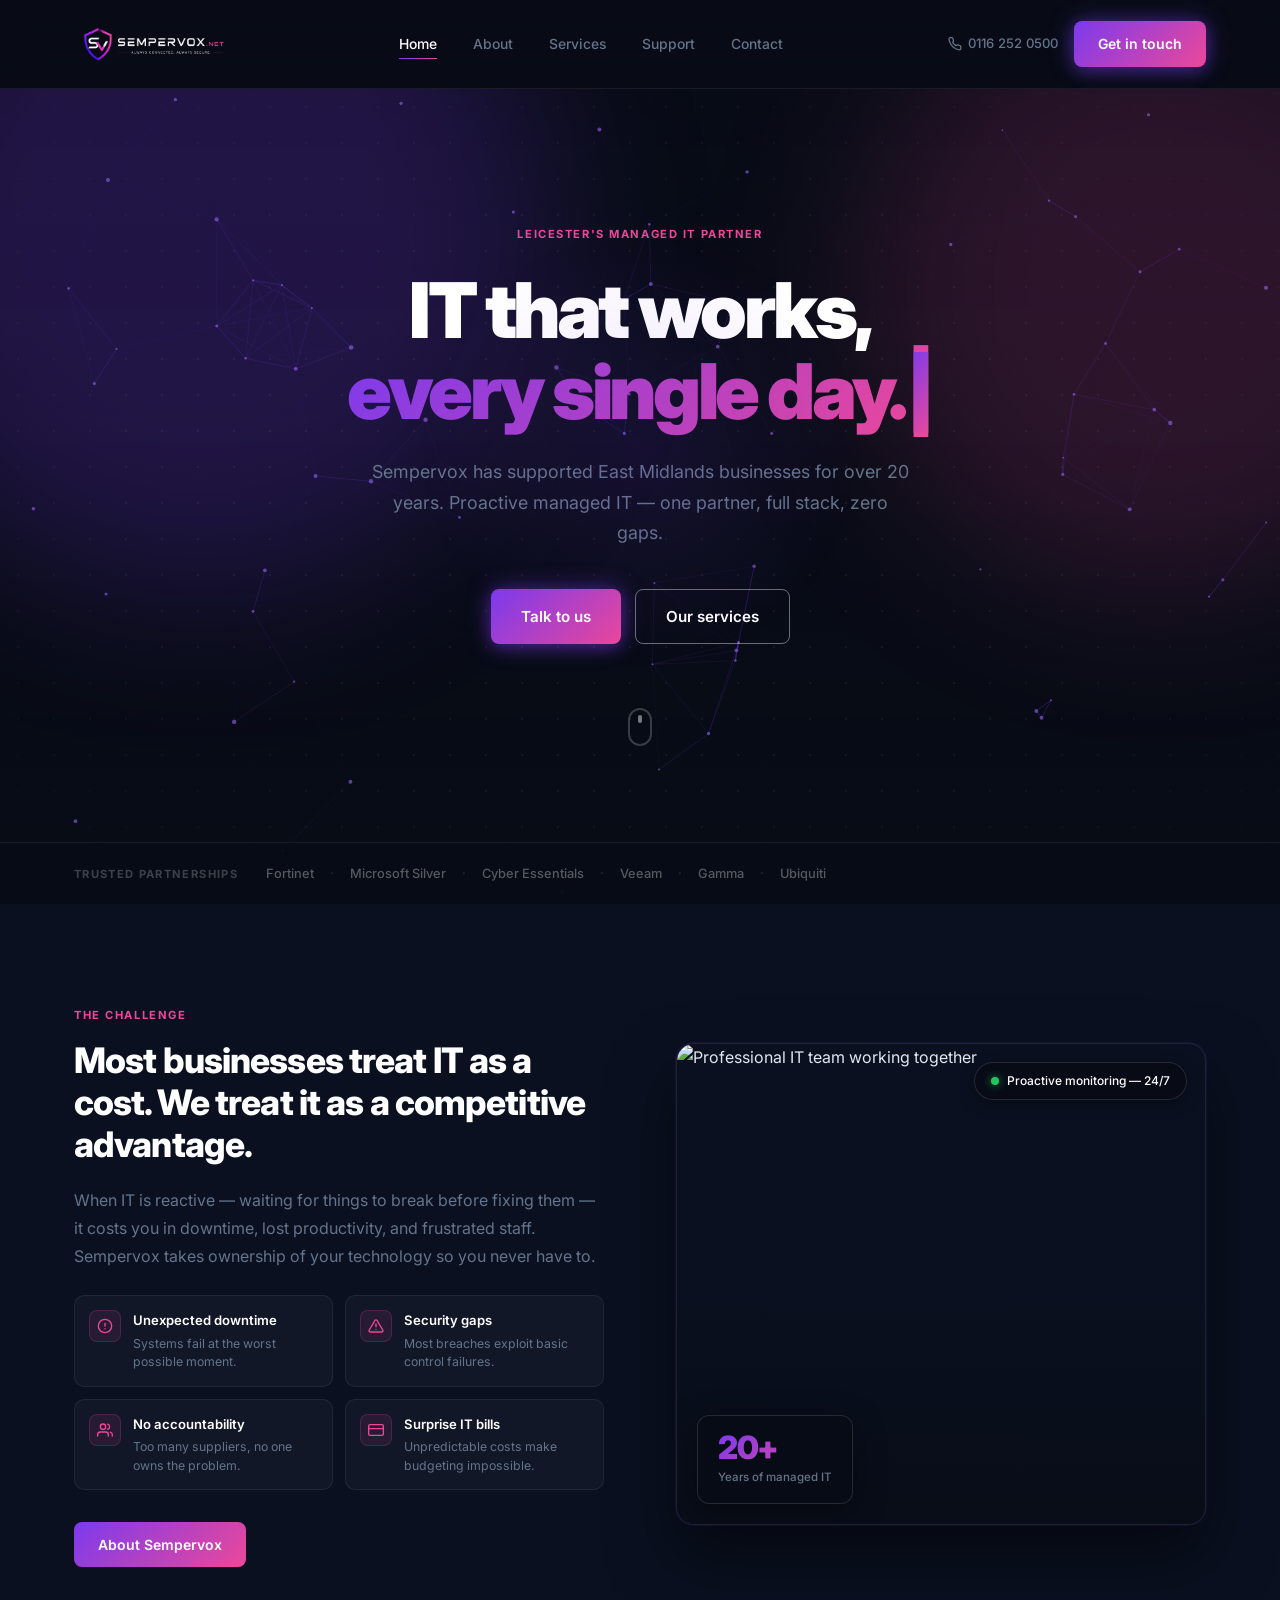
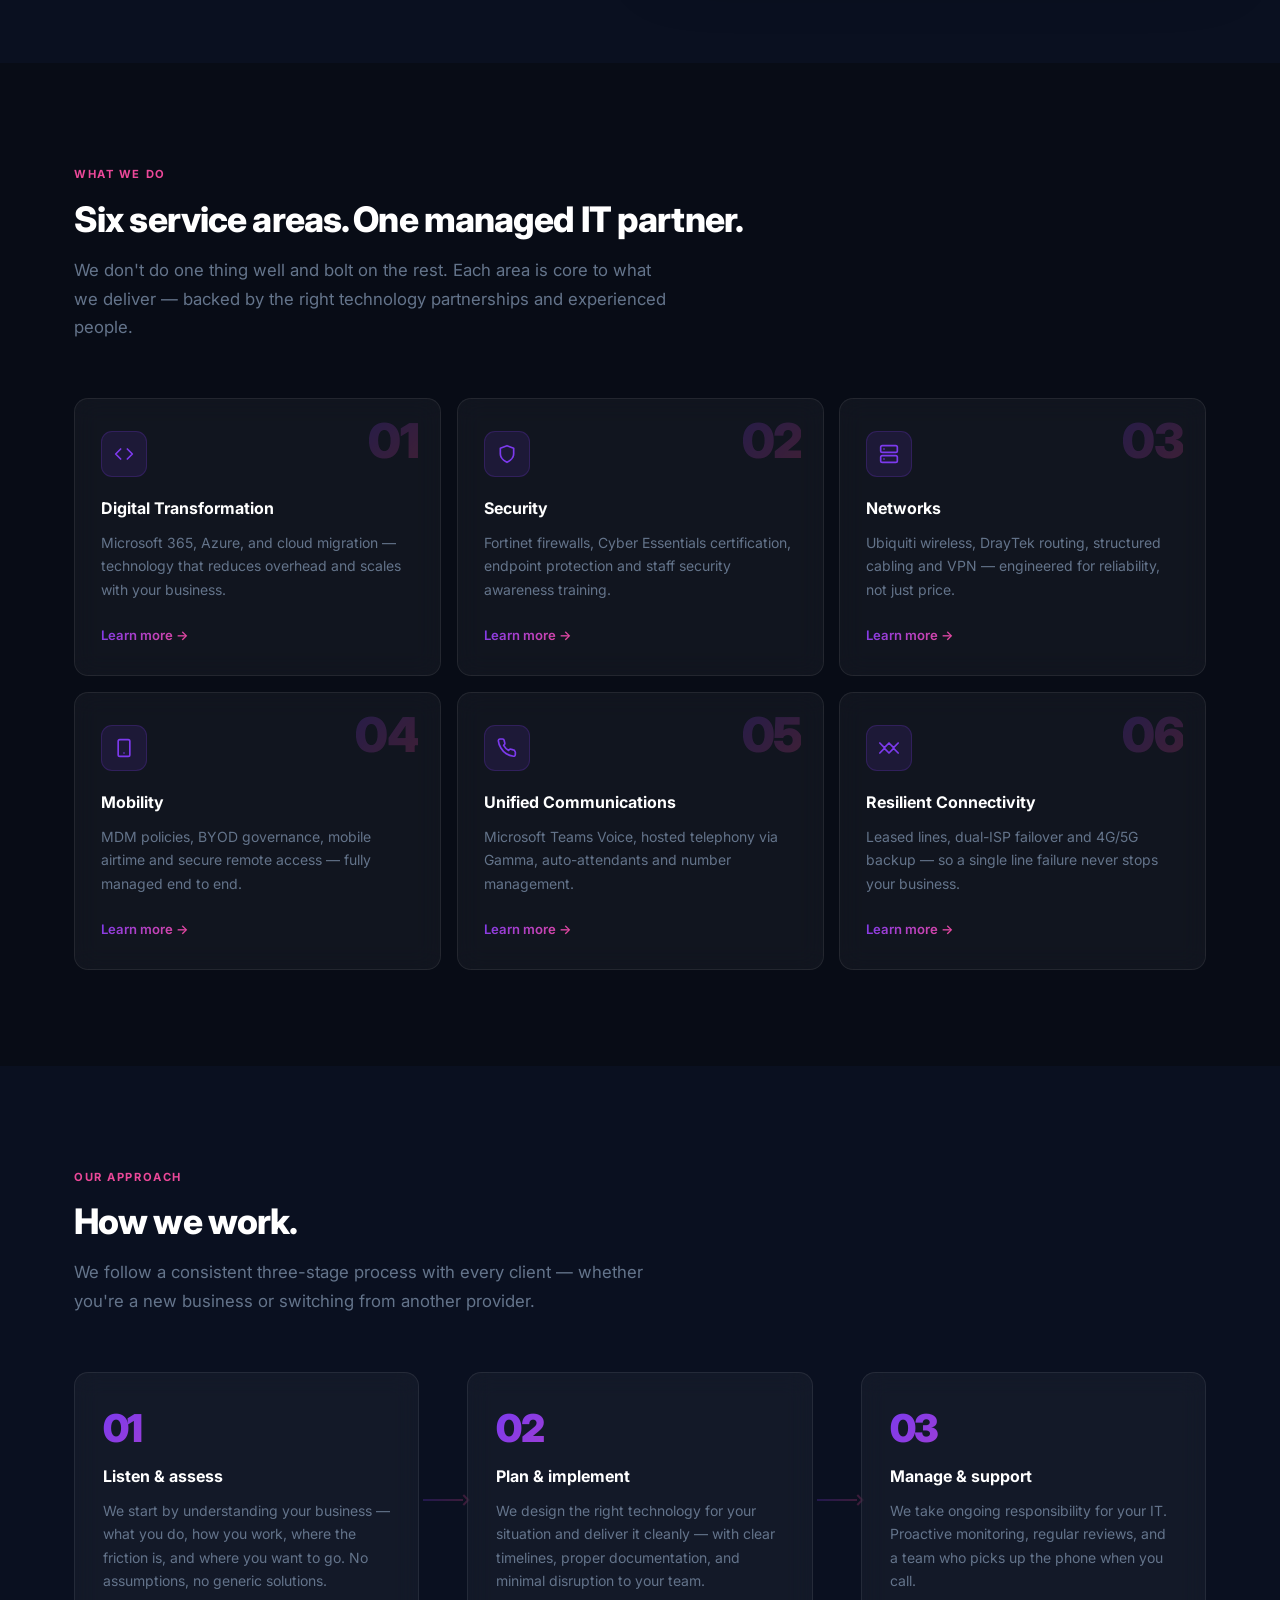
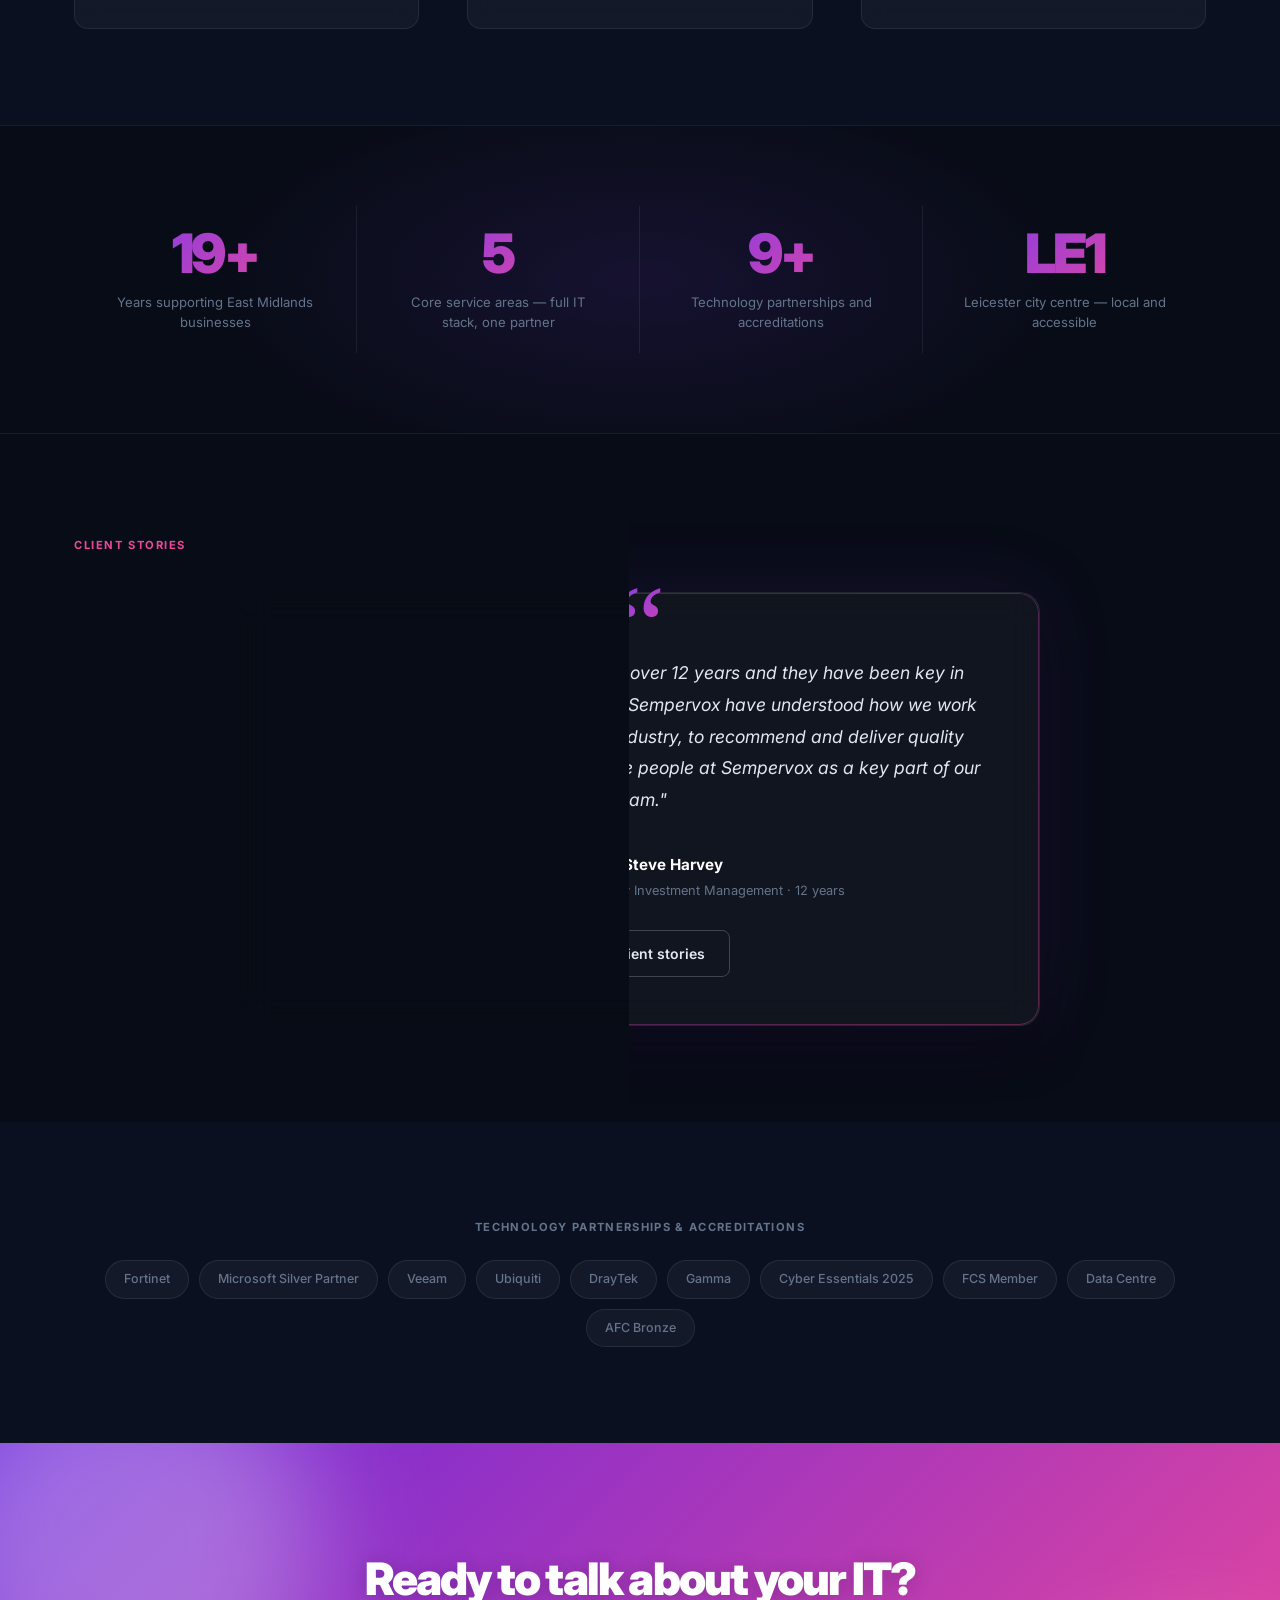
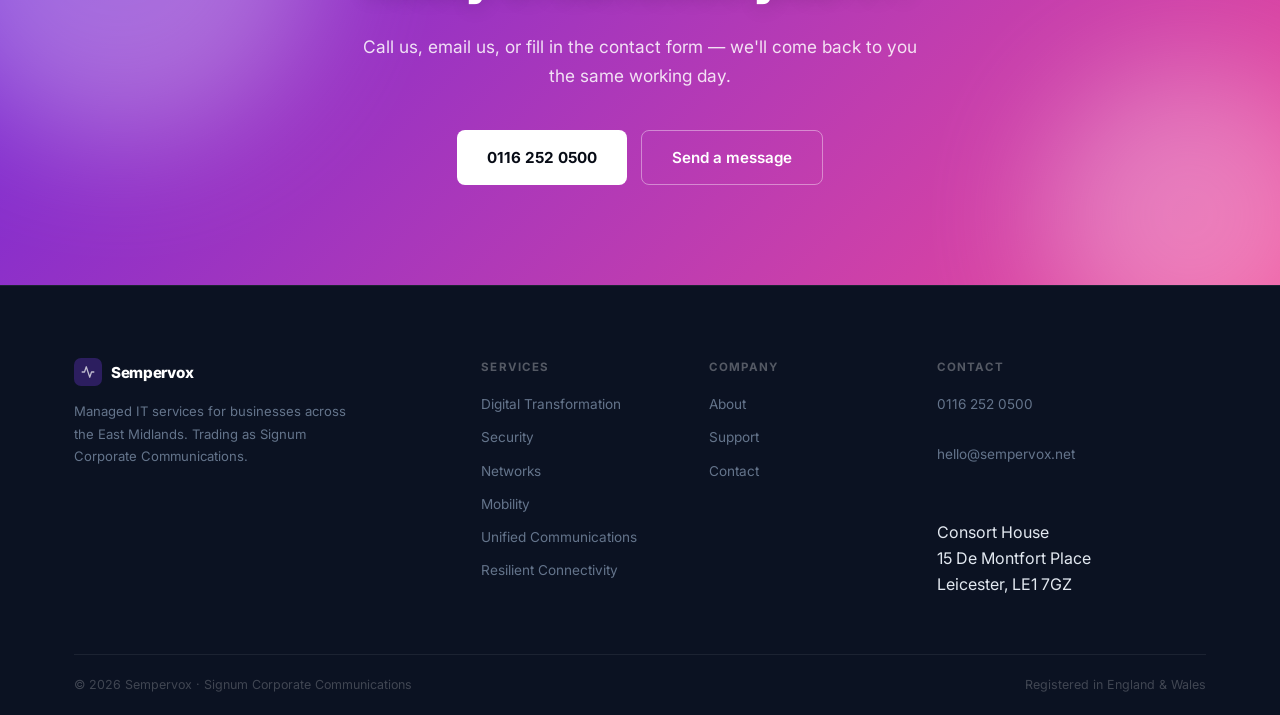
==== commit f2e83612: "Replace nav logo icon with Sempervox brand logo image Swaps the placeholder SVG icon + text in the n" ====
--- a/index.html
+++ b/index.html
@@ -21,10 +21,7 @@
 <header class="site-header">
   <div class="container nav">
     <a href="index.html" class="nav-logo">
-      <span class="nav-logo-mark" aria-hidden="true">
-        <svg width="16" height="16" viewBox="0 0 24 24" fill="none" stroke="#fff" stroke-width="2.4" stroke-linecap="round" stroke-linejoin="round"><polyline points="22 12 18 12 15 21 9 3 6 12 2 12"/></svg>
-      </span>
-      Sempervox
+      <img src="assets/logo.png" alt="Sempervox" class="nav-logo-img"/>
     </a>
     <nav class="nav-links" aria-label="Primary">
       <a href="index.html" aria-current="page">Home</a>
--- a/style.css
+++ b/style.css
@@ -11,7 +11,7 @@
   --muted:       #64748B;
   --border:      rgba(255,255,255,.07);
   --radius:      14px;
-  --header-h:    68px;
+  --header-h:    88px;
 }
 
 /* ── Reset ──────────────────────────────────────────────── */
@@ -170,6 +170,11 @@
   font-weight: 800;
   color: #fff;
   letter-spacing: -.02em;
+}
+.nav-logo-img {
+  height: 80px;
+  width: auto;
+  display: block;
 }
 .nav-logo-mark {
   display: flex;
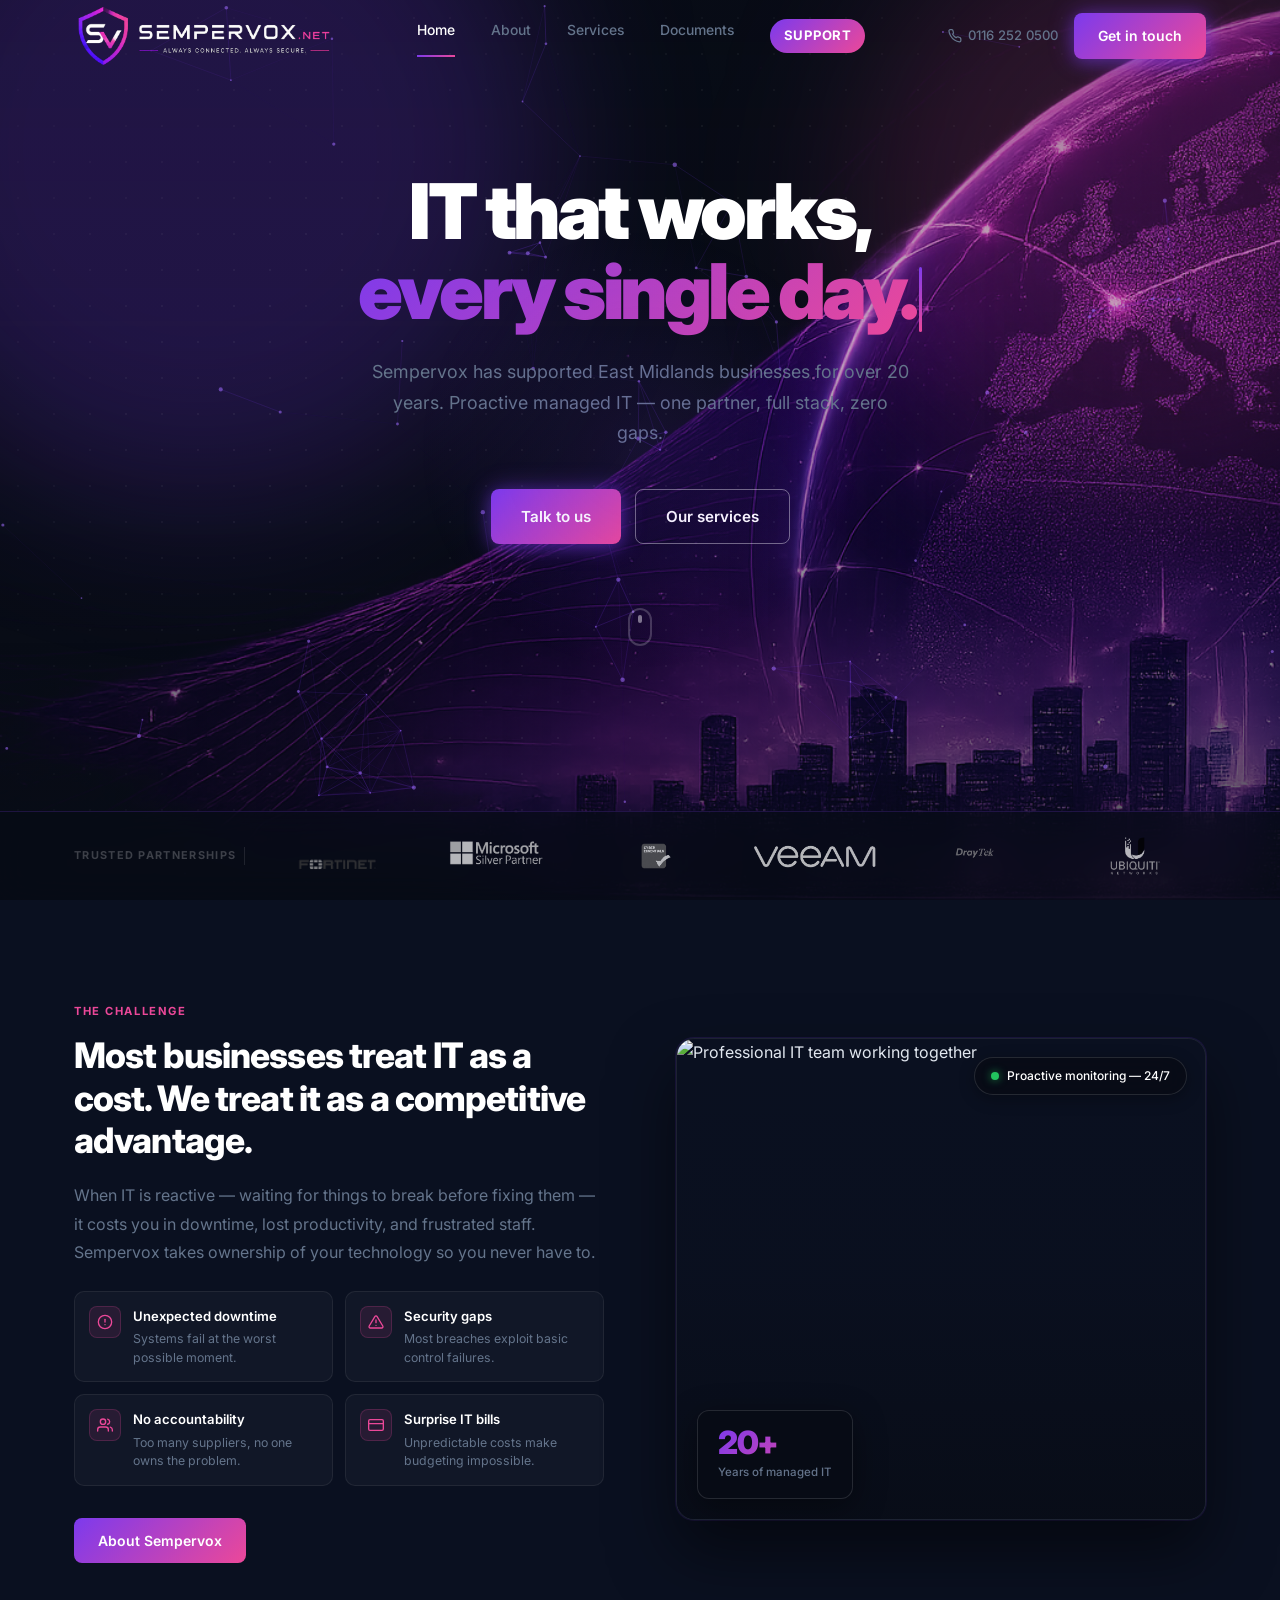
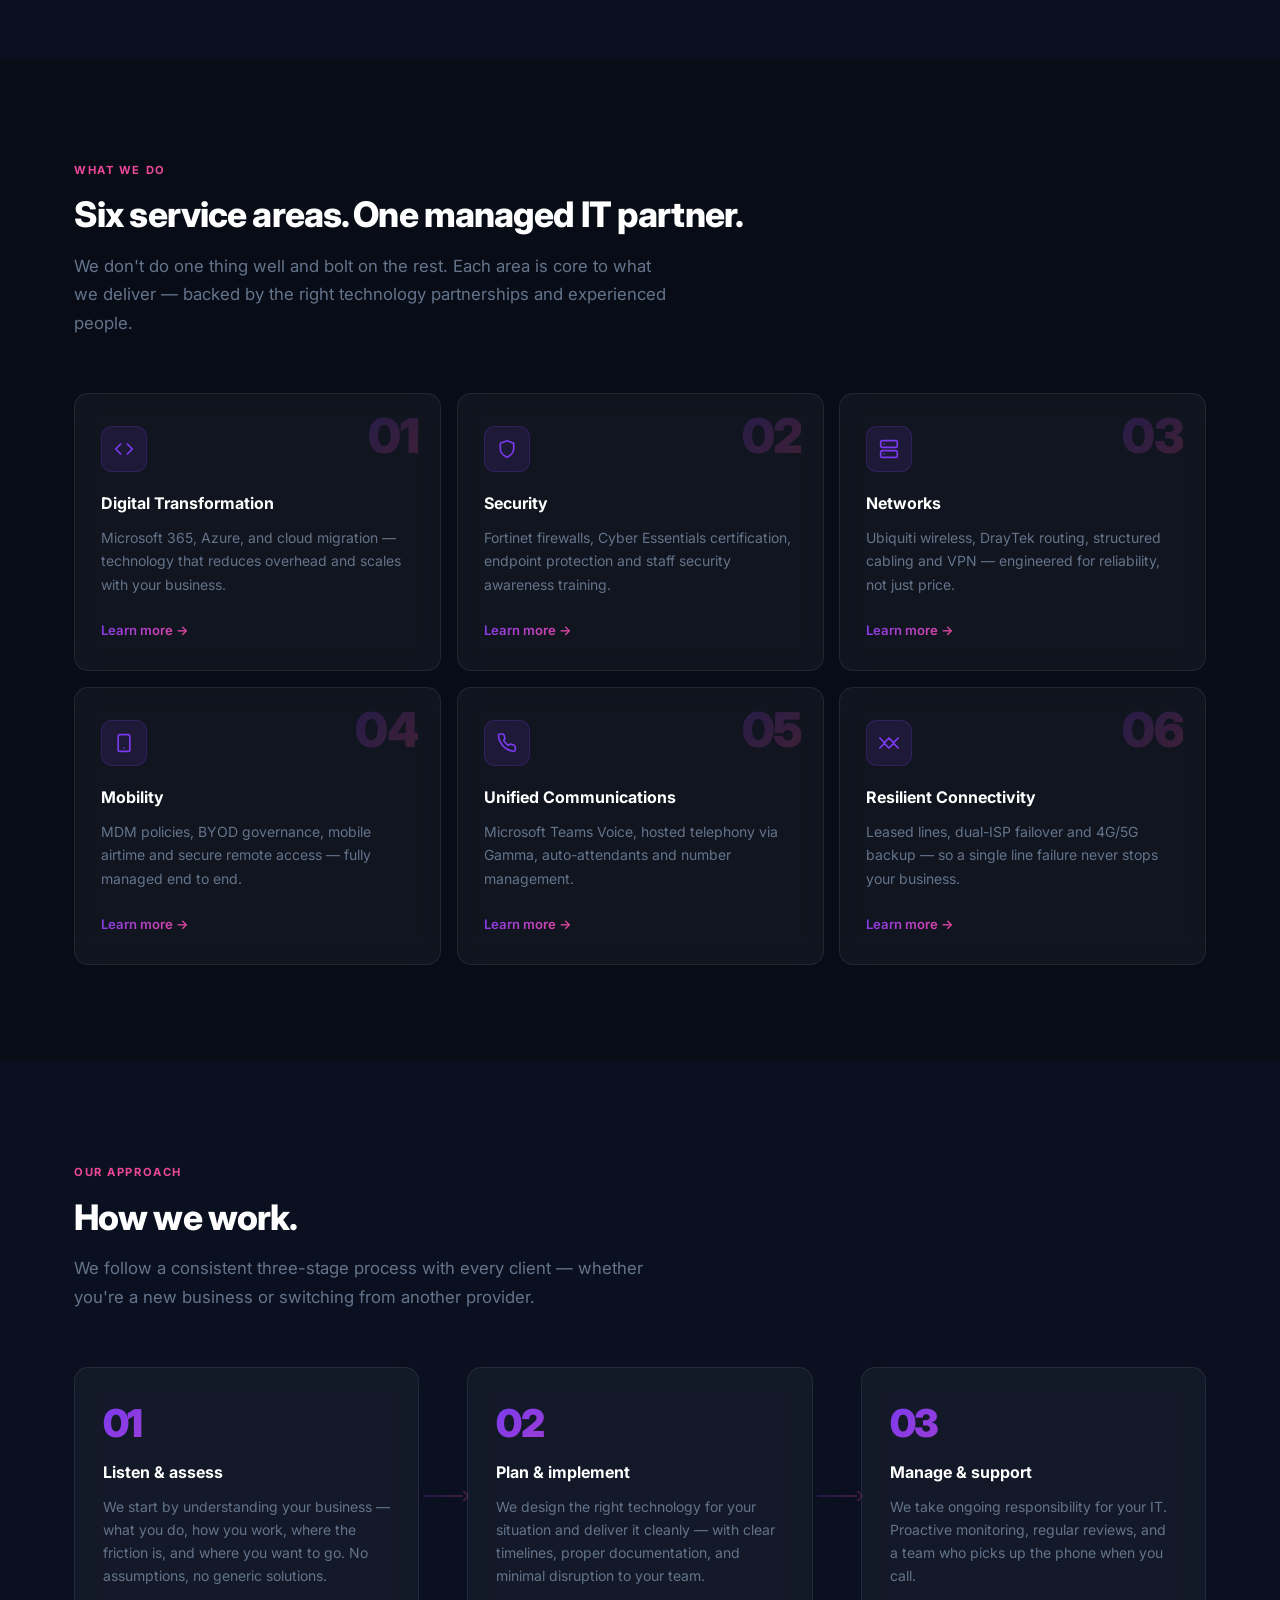
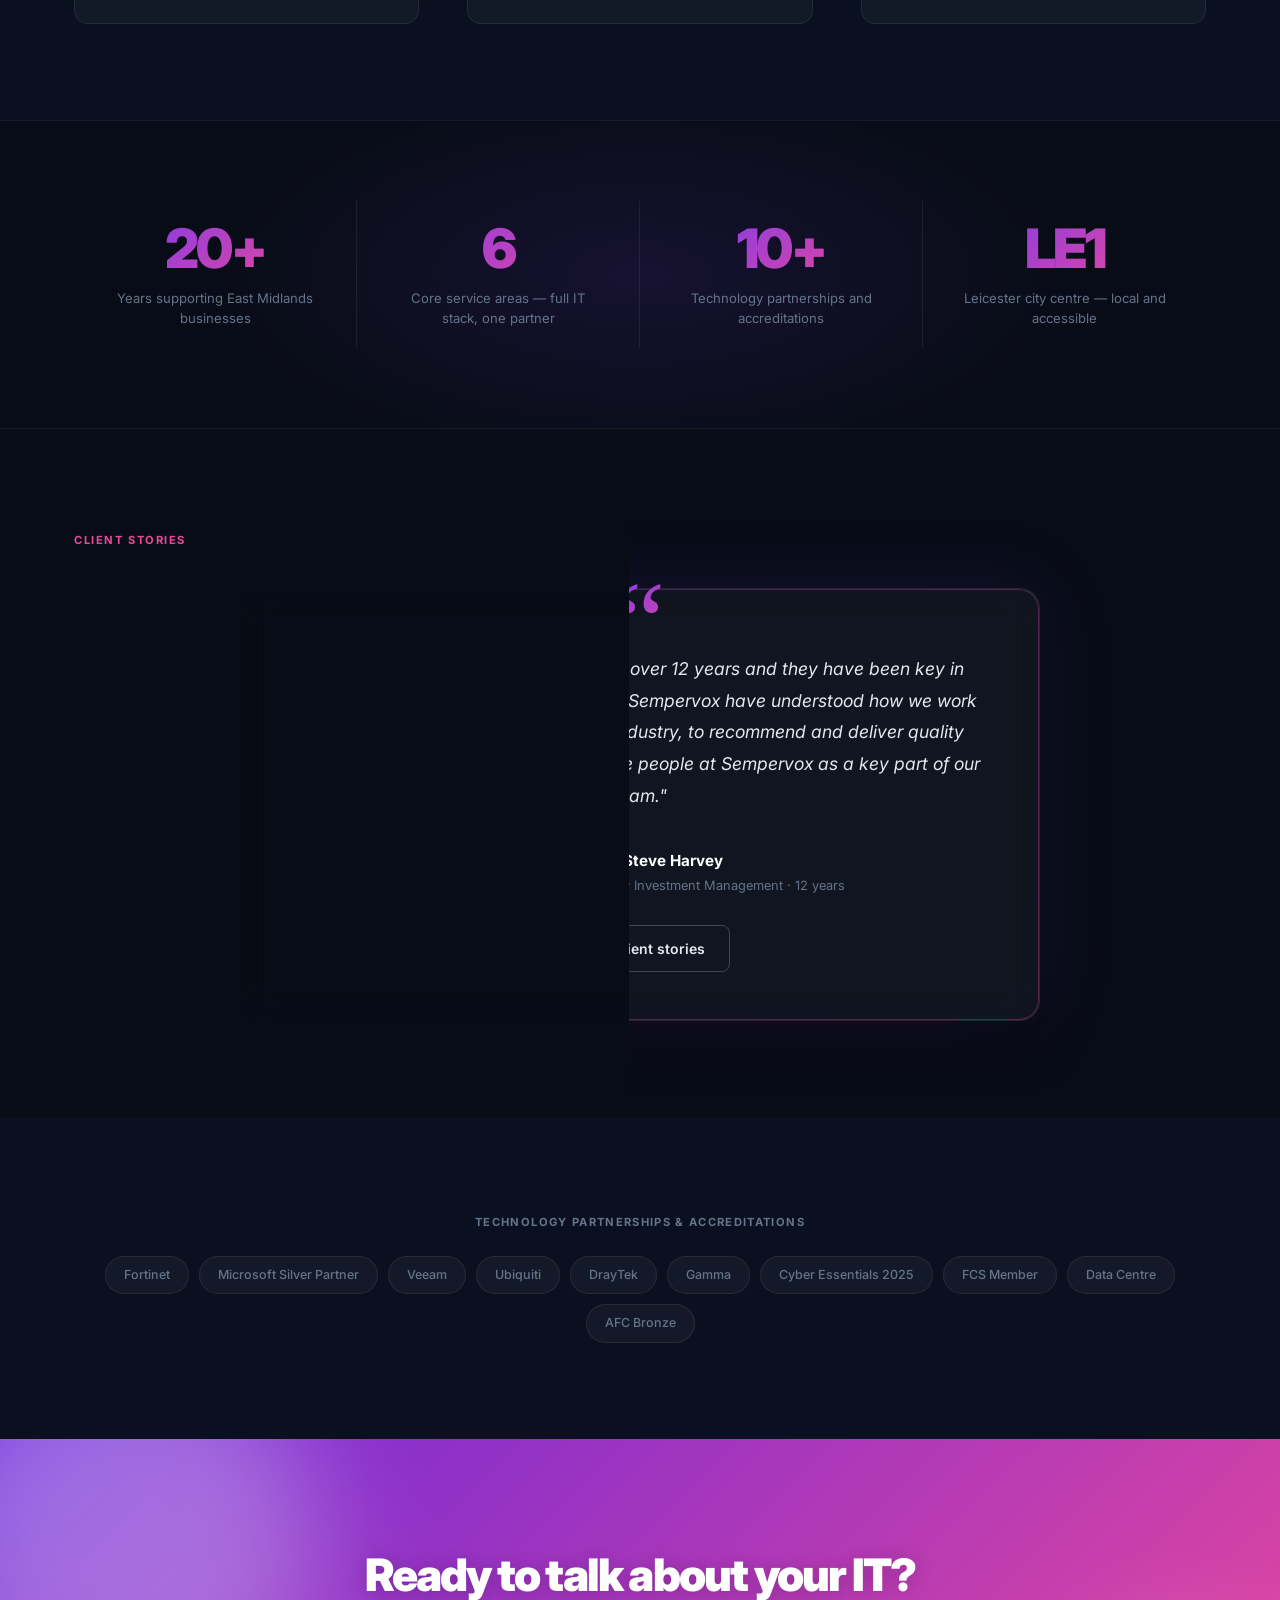
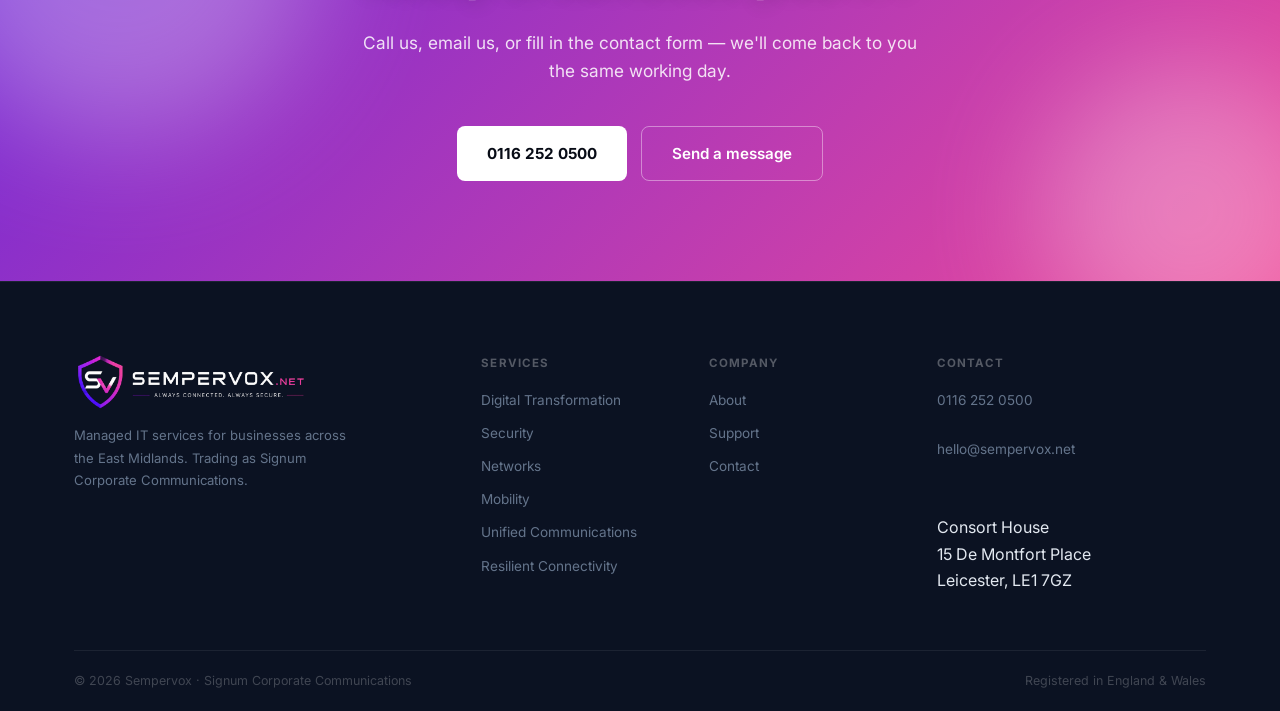
==== commit 9879ea09: "Add pages, partner logos, typewriter effect, transparent nav, and service images - Added about, serv" ====
--- a/index.html
+++ b/index.html
@@ -9,7 +9,7 @@
 <link rel="preconnect" href="https://fonts.googleapis.com"/>
 <link rel="preconnect" href="https://fonts.gstatic.com" crossorigin/>
 <link href="https://fonts.googleapis.com/css2?family=Inter:wght@400;500;600;700;800;900&display=swap" rel="stylesheet"/>
-<link rel="stylesheet" href="style.css"/>
+<link rel="stylesheet" href="style.css?v=5"/>
 </head>
 <body>
 <a class="skip-link" href="#main">Skip to main content</a>
@@ -27,8 +27,8 @@
       <a href="index.html" aria-current="page">Home</a>
       <a href="about.html">About</a>
       <a href="services.html">Services</a>
-      <a href="support.html">Support</a>
-      <a href="contact.html">Contact</a>
+      <a href="documents.html">Documents</a>
+      <a href="https://sempsupport.powerappsportals.com/SignIn?ReturnUrl=%2F" target="_blank" rel="noopener" class="nav-support">Support</a>
     </nav>
     <div class="nav-right">
       <a class="nav-phone" href="tel:01162520500">
@@ -46,8 +46,8 @@
       <a href="index.html" aria-current="page">Home</a>
       <a href="about.html">About</a>
       <a href="services.html">Services</a>
-      <a href="support.html">Support</a>
-      <a href="contact.html">Contact</a>
+      <a href="documents.html">Documents</a>
+      <a href="https://sempsupport.powerappsportals.com/SignIn?ReturnUrl=%2F" target="_blank" rel="noopener" class="nav-support">Support</a>
     </nav>
     <div class="mobile-nav-actions">
       <a class="btn btn--outline-white" href="tel:01162520500">0116 252 0500</a>
@@ -77,9 +77,8 @@
 
     <div class="container">
       <div class="hero-inner">
-        <span class="label hero-anim-1">Leicester's Managed IT Partner</span>
         <h1 class="hero-anim-2">IT that works,<br>
-          <span class="hero-accent"><span id="typewriter"></span><span class="typing-cursor" aria-hidden="true">|</span></span>
+          <span class="hero-accent"><span id="typewriter"></span><span class="typing-cursor" aria-hidden="true"></span></span>
         </h1>
         <p class="hero-sub hero-anim-3">Sempervox has supported East Midlands businesses for over 20 years. Proactive managed IT — one partner, full stack, zero gaps.</p>
         <div class="hero-actions hero-anim-4">
@@ -95,17 +94,30 @@
         <div class="trust-strip-inner">
           <span class="trust-strip-label">Trusted partnerships</span>
           <div class="trust-strip-logos">
-            <span>Fortinet</span>
-            <span class="trust-sep" aria-hidden="true">·</span>
-            <span>Microsoft Silver</span>
-            <span class="trust-sep" aria-hidden="true">·</span>
-            <span>Cyber Essentials</span>
-            <span class="trust-sep" aria-hidden="true">·</span>
-            <span>Veeam</span>
-            <span class="trust-sep" aria-hidden="true">·</span>
-            <span>Gamma</span>
-            <span class="trust-sep" aria-hidden="true">·</span>
-            <span>Ubiquiti</span>
+            <div class="trust-badge">
+              <img src="assets/fortinet.png" alt="Fortinet" loading="lazy"/>
+              <span>Fortinet</span>
+            </div>
+            <div class="trust-badge">
+              <img src="assets/microsoft.png" alt="Microsoft" loading="lazy"/>
+              <span>Microsoft Silver</span>
+            </div>
+            <div class="trust-badge">
+              <img src="assets/CyberEssentials.png" alt="Cyber Essentials" loading="lazy"/>
+              <span>Cyber Essentials</span>
+            </div>
+            <div class="trust-badge">
+              <img src="assets/Veeam.png" alt="Veeam" loading="lazy"/>
+              <span>Veeam</span>
+            </div>
+            <div class="trust-badge">
+              <img src="assets/draytek.png" alt="Draytek" loading="lazy"/>
+              <span>Draytek</span>
+            </div>
+            <div class="trust-badge">
+              <img src="assets/ubiquitinetworks.png" alt="Ubiquiti" loading="lazy"/>
+              <span>Ubiquiti</span>
+            </div>
           </div>
         </div>
       </div>
@@ -328,10 +340,7 @@
     <div class="footer-grid">
       <div>
         <div class="footer-logo">
-          <span class="footer-logo-mark" aria-hidden="true">
-            <svg width="14" height="14" viewBox="0 0 24 24" fill="none" stroke="rgba(255,255,255,.7)" stroke-width="2.2" stroke-linecap="round" stroke-linejoin="round"><polyline points="22 12 18 12 15 21 9 3 6 12 2 12"/></svg>
-          </span>
-          Sempervox
+          <img src="assets/logo.png" alt="Sempervox" class="footer-logo-img"/>
         </div>
         <p class="footer-tagline">Managed IT services for businesses across the East Midlands. Trading as Signum Corporate Communications.</p>
       </div>
@@ -350,7 +359,7 @@
         <h4>Company</h4>
         <ul>
           <li><a href="about.html">About</a></li>
-          <li><a href="support.html">Support</a></li>
+          <li><a href="https://sempsupport.powerappsportals.com/SignIn?ReturnUrl=%2F" target="_blank" rel="noopener" class="nav-support">Support</a></li>
           <li><a href="contact.html">Contact</a></li>
         </ul>
       </div>
@@ -370,6 +379,6 @@
   </div>
 </footer>
 
-<script src="main.js"></script>
+<script src="main.js?v=2"></script>
 </body>
 </html>
--- a/style.css
+++ b/style.css
@@ -11,7 +11,7 @@
   --muted:       #64748B;
   --border:      rgba(255,255,255,.07);
   --radius:      14px;
-  --header-h:    88px;
+  --header-h:    72px;
 }
 
 /* ── Reset ──────────────────────────────────────────────── */
@@ -147,10 +147,19 @@
    NAVIGATION
    ====================================================== */
 .site-header {
-  position: sticky;
+  position: fixed;
   top: 0;
+  left: 0;
+  right: 0;
   z-index: 100;
-  background: rgba(8,12,22,.88);
+  background: transparent;
+  border-bottom: none;
+  backdrop-filter: none;
+  -webkit-backdrop-filter: none;
+  transition: background .3s, backdrop-filter .3s, border-color .3s;
+}
+.site-header.scrolled {
+  background: rgba(8,12,22,.92);
   border-bottom: 1px solid var(--border);
   backdrop-filter: blur(20px);
   -webkit-backdrop-filter: blur(20px);
@@ -165,15 +174,12 @@
 .nav-logo {
   display: flex;
   align-items: center;
-  gap: 10px;
-  font-size: 1.05rem;
-  font-weight: 800;
-  color: #fff;
-  letter-spacing: -.02em;
+  width: 260px;
+  flex-shrink: 0;
 }
 .nav-logo-img {
-  height: 80px;
-  width: auto;
+  width: 100%;
+  height: auto;
   display: block;
 }
 .nav-logo-mark {
@@ -208,6 +214,19 @@
   transition: width .22s;
 }
 .nav-links a:hover, .nav-links a[aria-current="page"] { color: #fff; }
+.nav-links a.nav-support {
+  background: var(--gradient);
+  color: #fff;
+  padding: 6px 14px;
+  border-radius: 20px;
+  font-weight: 700;
+  font-size: .82rem;
+  letter-spacing: .02em;
+  text-transform: uppercase;
+  transition: opacity .2s, transform .2s;
+}
+.nav-links a.nav-support:hover { opacity: .85; transform: translateY(-1px); }
+.nav-links a.nav-support::after { display: none; }
 .nav-links a:hover::after, .nav-links a[aria-current="page"]::after { width: 100%; }
 .nav-right { display: flex; align-items: center; gap: 16px; }
 .nav-phone {
@@ -266,7 +285,10 @@
 .hero {
   position: relative;
   overflow: hidden;
-  padding: 130px 0 0;
+  min-height: 100vh;
+  display: flex;
+  flex-direction: column;
+  justify-content: center;
   text-align: center;
 }
 
@@ -274,7 +296,7 @@
 .hero-bg {
   position: absolute;
   inset: -20%;
-  background-image: url('https://images.unsplash.com/photo-1558494949-ef010cbdcc31?auto=format&fit=crop&w=1920&q=80');
+  background-image: url('assets/herobackground.png');
   background-size: cover;
   background-position: center;
   will-change: transform;
@@ -285,9 +307,9 @@
   inset: 0;
   background: linear-gradient(
     to bottom,
-    rgba(8,12,22,.78) 0%,
-    rgba(8,12,22,.55) 40%,
-    rgba(8,12,22,.97) 100%
+    rgba(8,12,22,.55) 0%,
+    rgba(8,12,22,.25) 40%,
+    rgba(8,12,22,.85) 100%
   );
 }
 
@@ -375,6 +397,19 @@
   margin: 0 auto;
   padding-bottom: 96px;
 }
+.hero-inner--right {
+  max-width: 100%;
+  margin-left: auto;
+  margin-right: 0;
+  width: 52%;
+  text-align: left;
+  padding: 80px 0;
+}
+.hero-inner--right .hero-actions { justify-content: flex-start; }
+@media (max-width: 860px) {
+  .hero-inner--right { width: 100%; text-align: center; margin: 0 auto; padding: 60px 0; }
+  .hero-inner--right .hero-actions { justify-content: center; }
+}
 
 /* Hero entrance animations (CSS keyframes — no JS needed) */
 @keyframes heroFadeUp {
@@ -403,12 +438,13 @@
 }
 .typing-cursor {
   display: inline-block;
-  background: var(--gradient);
-  -webkit-background-clip: text;
-  -webkit-text-fill-color: transparent;
-  background-clip: text;
+  width: 3px;
+  height: .85em;
+  background: var(--gradient);
+  border-radius: 2px;
+  vertical-align: middle;
+  margin-left: 4px;
   animation: blink .75s step-end infinite;
-  margin-left: 2px;
 }
 @keyframes blink {
   0%, 100% { opacity: 1; }
@@ -455,16 +491,60 @@
 
 /* Trust strip */
 .trust-strip {
-  position: relative;
+  position: absolute;
+  bottom: 0;
+  left: 0;
+  right: 0;
   z-index: 10;
-  background: rgba(8,12,22,.7);
-  border-top: 1px solid var(--border);
-  backdrop-filter: blur(12px);
-  padding: 20px 0;
-}
-.trust-strip-inner { display: flex; align-items: center; gap: 28px; flex-wrap: wrap; }
+  background: rgba(8,12,22,.6);
+  border-top: 1px solid rgba(124,58,237,.2);
+  backdrop-filter: blur(16px);
+  padding: 24px 0;
+}
+.trust-strip-inner {
+  display: flex;
+  align-items: center;
+  gap: 20px;
+  flex-wrap: wrap;
+}
 .trust-strip-label {
-  font-size: .7rem;
+  font-size: .68rem;
+  font-weight: 700;
+  letter-spacing: .12em;
+  text-transform: uppercase;
+  color: rgba(255,255,255,.35);
+  white-space: nowrap;
+  padding-right: 8px;
+  border-right: 1px solid rgba(255,255,255,.1);
+}
+.trust-strip-logos {
+  display: flex;
+  align-items: center;
+  justify-content: space-between;
+  flex: 1;
+  gap: 8px;
+}
+.trust-badge {
+  display: flex;
+  align-items: center;
+  justify-content: center;
+  flex: 1;
+  transition: opacity .2s;
+  opacity: .7;
+}
+.trust-badge:hover { opacity: 1; }
+.trust-badge img {
+  height: 40px;
+  width: auto;
+  max-width: 130px;
+  object-fit: contain;
+  filter: grayscale(1) brightness(2);
+  transition: filter .2s;
+}
+.trust-badge:hover img { filter: grayscale(0) brightness(1); }
+.trust-badge span { display: none; }
+.trust-strip-label {
+  font-size: .68rem;
   font-weight: 700;
   letter-spacing: .12em;
   text-transform: uppercase;
@@ -967,6 +1047,7 @@
 }
 .footer-logo { display: flex; align-items: center; gap: 9px; font-size: .95rem; font-weight: 800; color: #fff; letter-spacing: -.02em; margin-bottom: 14px; }
 .footer-logo-mark { display: flex; align-items: center; justify-content: center; width: 28px; height: 28px; background: rgba(124,58,237,.3); border-radius: 7px; }
+.footer-logo-img { height: 56px; width: auto; display: block; }
 .footer-tagline { font-size: .82rem; color: var(--muted); line-height: 1.72; max-width: 280px; }
 .footer-col h4 { font-size: .72rem; font-weight: 700; letter-spacing: .1em; text-transform: uppercase; color: rgba(255,255,255,.3); margin-bottom: 16px; }
 .footer-col ul { display: flex; flex-direction: column; gap: 10px; }
@@ -1020,3 +1101,396 @@
   .footer-grid { grid-template-columns: 1fr; gap: 32px; }
   .footer-bottom { flex-direction: column; }
 }
+
+/* ── About testimonial ───────────────────────────────────── */
+.about-testimonial-section { background: rgba(124,58,237,.04); }
+.about-testimonial {
+  position: relative;
+  max-width: 820px;
+  margin: 3rem auto 0;
+  padding: 56px 64px;
+  background: var(--surface);
+  border-radius: 20px;
+  border: 1px solid rgba(124,58,237,.3);
+  text-align: center;
+  box-shadow: 0 0 60px rgba(124,58,237,.08);
+}
+.about-testimonial-quote-mark {
+  font-size: 8rem;
+  line-height: 1;
+  font-family: Georgia, serif;
+  background: var(--gradient);
+  -webkit-background-clip: text;
+  -webkit-text-fill-color: transparent;
+  background-clip: text;
+  position: absolute;
+  top: 8px;
+  left: 40px;
+  opacity: .4;
+}
+.about-testimonial blockquote {
+  font-size: 1.15rem;
+  line-height: 1.8;
+  color: rgba(255,255,255,.85);
+  margin: 1rem 0 0;
+  font-style: italic;
+}
+.about-testimonial-divider {
+  width: 60px;
+  height: 2px;
+  background: var(--gradient);
+  margin: 2rem auto;
+  border-radius: 2px;
+}
+.about-testimonial-author {
+  display: flex;
+  align-items: center;
+  justify-content: center;
+  gap: 14px;
+}
+.about-testimonial-avatar {
+  width: 48px; height: 48px;
+  border-radius: 50%;
+  background: var(--gradient);
+  display: flex;
+  align-items: center;
+  justify-content: center;
+  font-weight: 800;
+  font-size: .85rem;
+  flex-shrink: 0;
+}
+.about-testimonial-author strong { display: block; font-size: 1rem; color: #fff; }
+.about-testimonial-author span { font-size: .82rem; color: var(--muted); }
+
+/* ── Testimonial carousel ────────────────────────────────── */
+.testimonial-carousel { position: relative; max-width: 820px; margin: 3rem auto 0; }
+.testimonial-track { overflow: hidden; }
+.testimonial-track .about-testimonial {
+  display: none;
+  animation: fadeSlide .4s ease both;
+}
+.testimonial-track .about-testimonial.active { display: block; }
+@keyframes fadeSlide {
+  from { opacity: 0; transform: translateY(12px); }
+  to   { opacity: 1; transform: translateY(0); }
+}
+.carousel-controls {
+  display: flex;
+  align-items: center;
+  justify-content: center;
+  gap: 16px;
+  margin-top: 24px;
+}
+.carousel-btn {
+  width: 40px; height: 40px;
+  border-radius: 50%;
+  border: 1px solid var(--border);
+  background: var(--surface);
+  color: #fff;
+  display: flex; align-items: center; justify-content: center;
+  cursor: pointer;
+  transition: border-color .2s, background .2s;
+}
+.carousel-btn:hover { border-color: rgba(124,58,237,.6); background: rgba(124,58,237,.15); }
+.carousel-dots { display: flex; gap: 8px; }
+.carousel-dot {
+  width: 8px; height: 8px;
+  border-radius: 50%;
+  background: var(--border);
+  border: none;
+  cursor: pointer;
+  transition: background .2s, transform .2s;
+}
+.carousel-dot.active { background: #a855f7; transform: scale(1.3); }
+
+/* ── Documents page ──────────────────────────────────────── */
+.docs-grid {
+  display: grid;
+  grid-template-columns: repeat(auto-fit, minmax(300px, 1fr));
+  gap: 24px;
+}
+.doc-card {
+  display: flex;
+  flex-direction: column;
+  gap: 16px;
+  background: var(--surface);
+  border: 1px solid var(--border);
+  border-radius: var(--radius);
+  padding: 32px;
+  transition: border-color .3s, transform .3s;
+  cursor: pointer;
+  text-decoration: none;
+  color: inherit;
+}
+.doc-card:hover {
+  border-color: rgba(124,58,237,.45);
+  transform: translateY(-4px);
+}
+.doc-card-icon {
+  width: 56px; height: 56px;
+  border-radius: 14px;
+  background: linear-gradient(135deg, rgba(124,58,237,.2), rgba(236,72,153,.15));
+  border: 1px solid rgba(124,58,237,.25);
+  display: flex; align-items: center; justify-content: center;
+  color: #a855f7;
+  flex-shrink: 0;
+}
+.doc-card-body { flex: 1; }
+.doc-card-body h3 { font-size: 1.05rem; margin-bottom: 6px; color: #fff; }
+.doc-card-body p { font-size: .88rem; color: var(--muted); line-height: 1.6; }
+.doc-card-action {
+  display: flex;
+  align-items: center;
+  gap: 8px;
+  font-size: .85rem;
+  font-weight: 600;
+  color: #a855f7;
+  padding-top: 16px;
+  border-top: 1px solid var(--border);
+  transition: color .2s;
+}
+.doc-card:hover .doc-card-action { color: #fff; }
+.docs-note {
+  text-align: center;
+  margin-top: 3rem;
+  color: var(--muted);
+  font-size: .9rem;
+}
+.docs-note a { color: #a855f7; font-weight: 600; }
+.docs-note a:hover { color: #fff; }
+
+/* ── Contact page ────────────────────────────────────────── */
+.contact-cards {
+  display: grid;
+  grid-template-columns: repeat(3, 1fr);
+  gap: 24px;
+  margin-bottom: 64px;
+}
+.contact-card {
+  background: var(--surface);
+  border: 1px solid var(--border);
+  border-radius: var(--radius);
+  padding: 36px 28px;
+  text-align: center;
+  transition: border-color .3s, transform .3s;
+}
+.contact-card:hover { border-color: rgba(124,58,237,.4); transform: translateY(-4px); }
+.contact-card-icon {
+  width: 52px; height: 52px;
+  border-radius: 14px;
+  background: var(--gradient);
+  display: flex; align-items: center; justify-content: center;
+  margin: 0 auto 16px;
+}
+.contact-card h3 { font-size: 1.05rem; margin-bottom: 6px; }
+.contact-card p { font-size: .88rem; color: var(--muted); margin-bottom: 12px; }
+.contact-card-link { font-weight: 700; color: #a855f7; font-size: .95rem; transition: color .2s; }
+.contact-card-link:hover { color: #fff; }
+
+.contact-grid {
+  display: grid;
+  grid-template-columns: 1fr 1fr;
+  gap: 64px;
+  align-items: start;
+}
+.contact-form-wrap h2 { margin-bottom: .25rem; }
+.contact-form { display: flex; flex-direction: column; gap: 20px; }
+.form-row { display: grid; grid-template-columns: 1fr 1fr; gap: 20px; }
+.form-group { display: flex; flex-direction: column; gap: 8px; }
+.form-group label { font-size: .85rem; font-weight: 600; color: rgba(255,255,255,.75); }
+.form-group input,
+.form-group textarea {
+  background: var(--surface);
+  border: 1px solid var(--border);
+  border-radius: 10px;
+  padding: 14px 16px;
+  color: #fff;
+  font-family: inherit;
+  font-size: .95rem;
+  transition: border-color .2s;
+  resize: vertical;
+}
+.form-group input::placeholder,
+.form-group textarea::placeholder { color: var(--muted); }
+.form-group input:focus,
+.form-group textarea:focus { outline: none; border-color: rgba(124,58,237,.6); }
+
+.contact-map-wrap { display: flex; flex-direction: column; gap: 16px; }
+.contact-map {
+  border-radius: var(--radius);
+  overflow: hidden;
+  border: 1px solid var(--border);
+  height: 380px;
+}
+.contact-address-card {
+  display: flex;
+  align-items: flex-start;
+  gap: 12px;
+  background: var(--surface);
+  border: 1px solid var(--border);
+  border-radius: var(--radius);
+  padding: 20px;
+  color: rgba(255,255,255,.8);
+}
+.contact-address-card svg { flex-shrink: 0; color: #a855f7; margin-top: 2px; }
+.contact-address-card strong { display: block; color: #fff; font-size: .95rem; margin-bottom: 4px; }
+.contact-address-card span { font-size: .88rem; color: var(--muted); }
+
+@media (max-width: 860px) {
+  .contact-cards { grid-template-columns: 1fr; }
+  .contact-grid { grid-template-columns: 1fr; gap: 48px; }
+  .form-row { grid-template-columns: 1fr; }
+}
+
+/* ── Service detail rows ─────────────────────────────────── */
+.service-detail {
+  display: grid;
+  grid-template-columns: 1fr 1fr;
+  gap: 64px;
+  align-items: center;
+  padding: 80px 0;
+  border-bottom: 1px solid var(--border);
+}
+.service-detail:last-child { border-bottom: none; }
+.service-detail--reverse { direction: rtl; }
+.service-detail--reverse > * { direction: ltr; }
+.service-detail-icon {
+  border-radius: 20px;
+  overflow: hidden;
+  border: 1px solid var(--border);
+  background: var(--surface);
+}
+.service-detail-icon img {
+  width: 100%;
+  height: 320px;
+  object-fit: cover;
+  display: block;
+  transition: transform .5s ease;
+}
+.service-detail:hover .service-detail-icon img { transform: scale(1.04); }
+.service-detail-body h2 { margin: .5rem 0 1rem; font-size: clamp(1.5rem, 3vw, 2rem); }
+.service-detail-list {
+  list-style: none;
+  margin: 1.25rem 0 0;
+  display: flex;
+  flex-direction: column;
+  gap: 10px;
+}
+.service-detail-list li {
+  display: flex;
+  align-items: center;
+  gap: 10px;
+  font-size: .95rem;
+  color: rgba(255,255,255,.8);
+}
+.service-detail-list li::before {
+  content: '';
+  width: 6px; height: 6px;
+  border-radius: 50%;
+  background: var(--gradient);
+  flex-shrink: 0;
+}
+@media (max-width: 860px) {
+  .service-detail { grid-template-columns: 1fr; gap: 32px; direction: ltr; }
+  .service-detail--reverse { direction: ltr; }
+  .service-detail-icon img { height: 220px; }
+}
+
+/* ── Page Hero (inner pages) ─────────────────────────────── */
+.page-hero {
+  padding: 120px 0 80px;
+  text-align: center;
+  background: linear-gradient(180deg, rgba(124,58,237,.12) 0%, transparent 100%);
+  border-bottom: 1px solid var(--border);
+}
+.page-hero h1 {
+  font-size: clamp(2.2rem, 5vw, 3.5rem);
+  font-weight: 900;
+  letter-spacing: -.03em;
+  margin: .5rem 0 1rem;
+}
+.page-hero-sub {
+  font-size: 1.1rem;
+  color: var(--muted);
+  max-width: 600px;
+  margin: 0 auto;
+  line-height: 1.7;
+}
+
+/* ── Section header ──────────────────────────────────────── */
+.section-header { text-align: center; }
+.section-header h2 { margin-top: .5rem; }
+
+/* ── Testimonials grid ───────────────────────────────────── */
+.testimonials-grid {
+  display: grid;
+  grid-template-columns: repeat(auto-fit, minmax(320px, 1fr));
+  gap: 24px;
+}
+.testimonial-card {
+  background: var(--surface);
+  border: 1px solid var(--border);
+  border-radius: var(--radius);
+  padding: 36px;
+  display: flex;
+  flex-direction: column;
+  gap: 16px;
+  transition: border-color .3s, transform .3s;
+}
+.testimonial-card:hover {
+  border-color: rgba(124,58,237,.4);
+  transform: translateY(-4px);
+}
+.testimonial-stars { color: #a855f7; font-size: 1.1rem; letter-spacing: 2px; }
+.testimonial-card blockquote {
+  font-size: .97rem;
+  line-height: 1.75;
+  color: rgba(255,255,255,.8);
+  margin: 0;
+  font-style: italic;
+}
+.testimonial-author {
+  display: flex;
+  align-items: center;
+  gap: 12px;
+  margin-top: auto;
+  padding-top: 16px;
+  border-top: 1px solid var(--border);
+}
+.testimonial-author strong { display: block; font-size: .95rem; color: #fff; }
+.testimonial-author span { font-size: .82rem; color: var(--muted); }
+
+/* ── CTA section ─────────────────────────────────────────── */
+.cta-section {
+  position: relative;
+  padding: 100px 0;
+  overflow: hidden;
+}
+.cta-bg {
+  position: absolute;
+  inset: 0;
+  background: linear-gradient(135deg, rgba(124,58,237,.18) 0%, rgba(236,72,153,.12) 100%);
+  border-top: 1px solid rgba(124,58,237,.2);
+  border-bottom: 1px solid rgba(124,58,237,.2);
+}
+.cta-inner {
+  position: relative;
+  text-align: center;
+}
+.cta-inner h2 {
+  font-size: clamp(1.8rem, 4vw, 2.8rem);
+  font-weight: 900;
+  letter-spacing: -.03em;
+  margin-bottom: .75rem;
+}
+.cta-inner p {
+  color: var(--muted);
+  font-size: 1.05rem;
+  margin-bottom: 2rem;
+}
+.cta-actions {
+  display: flex;
+  gap: 16px;
+  justify-content: center;
+  flex-wrap: wrap;
+}
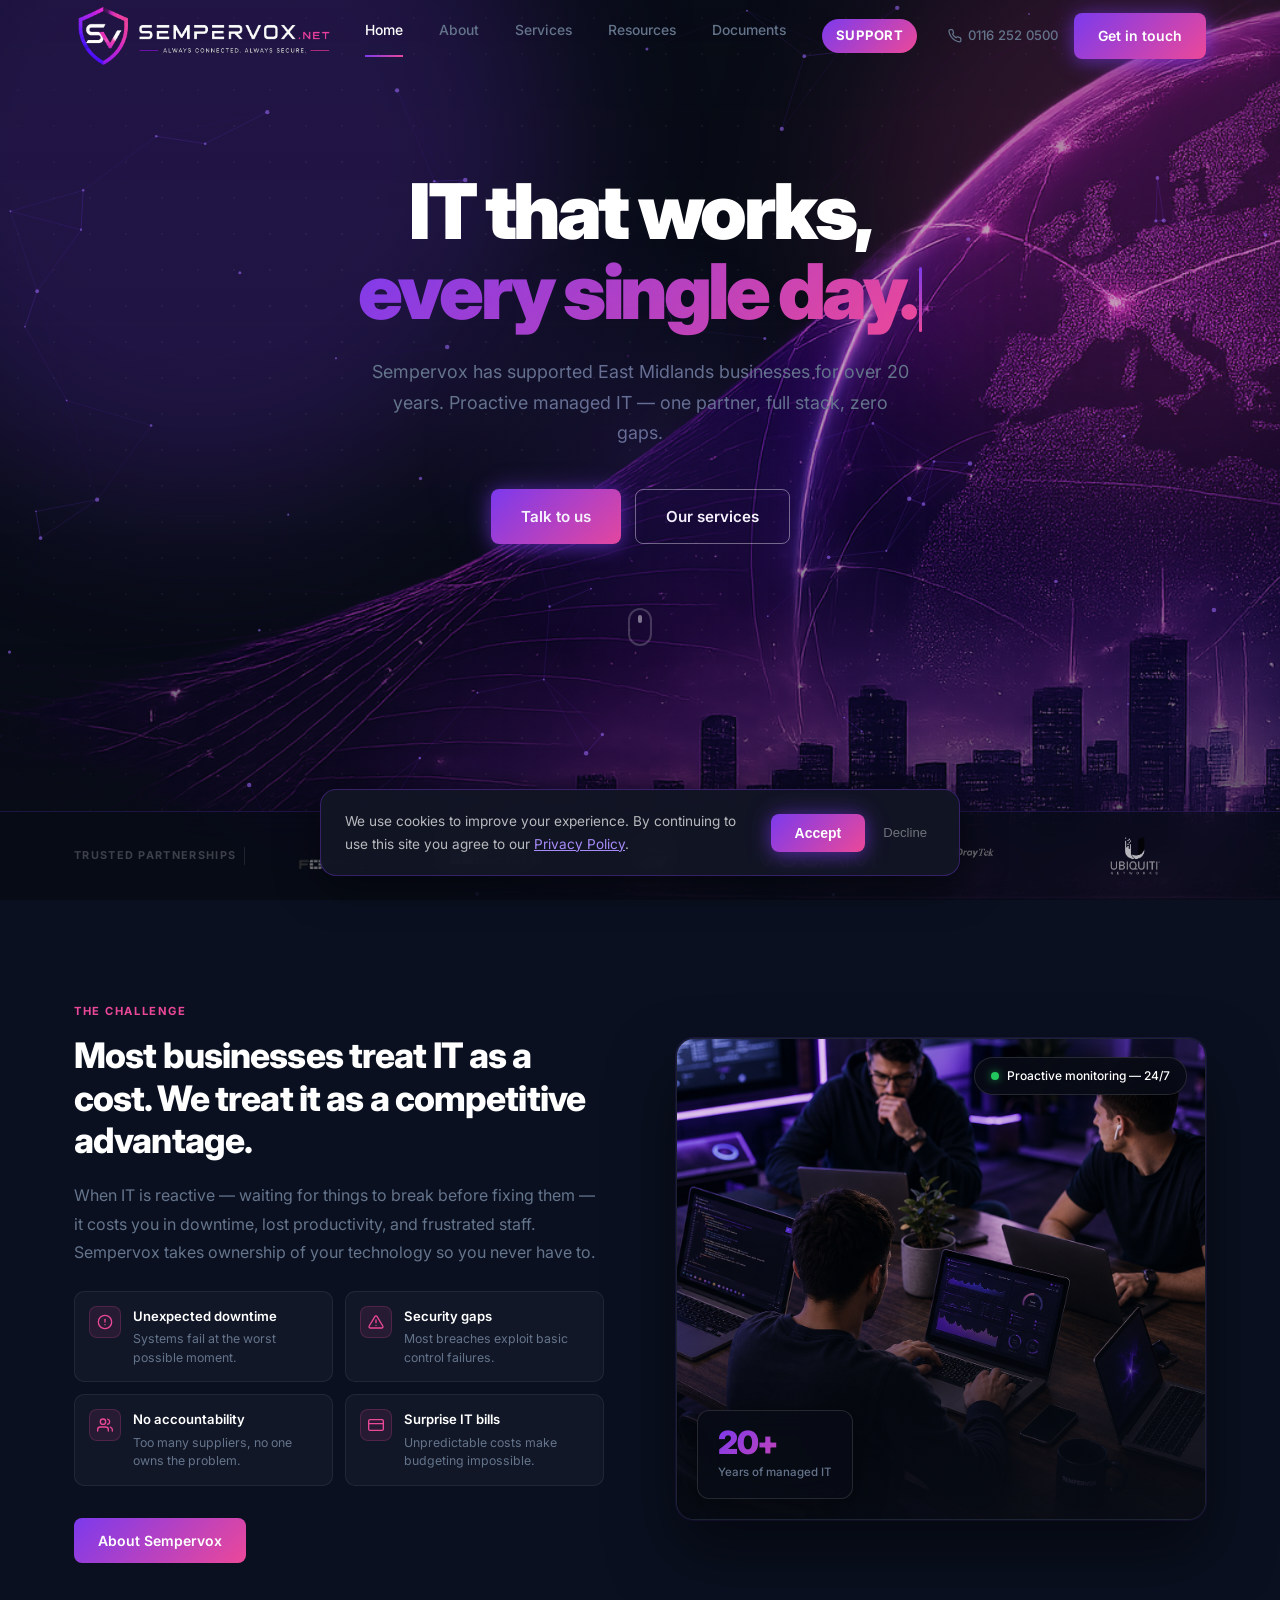
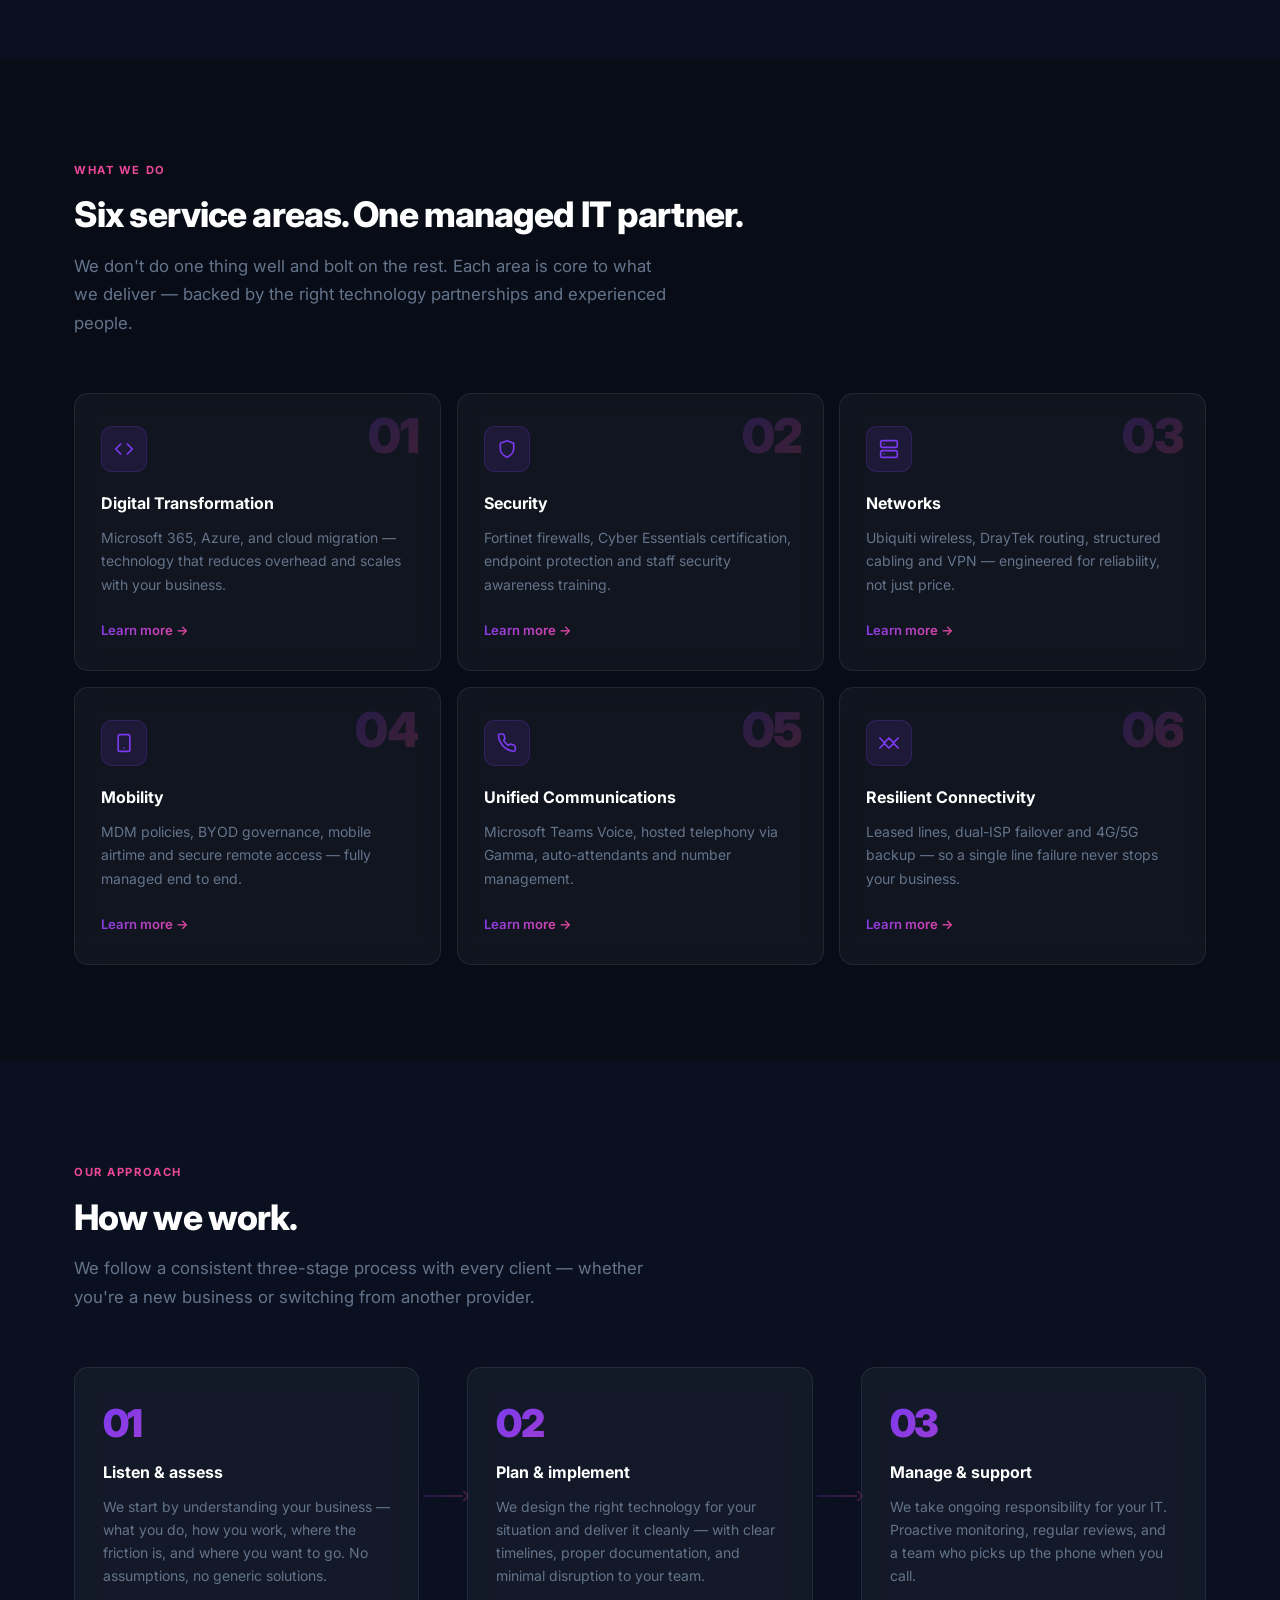
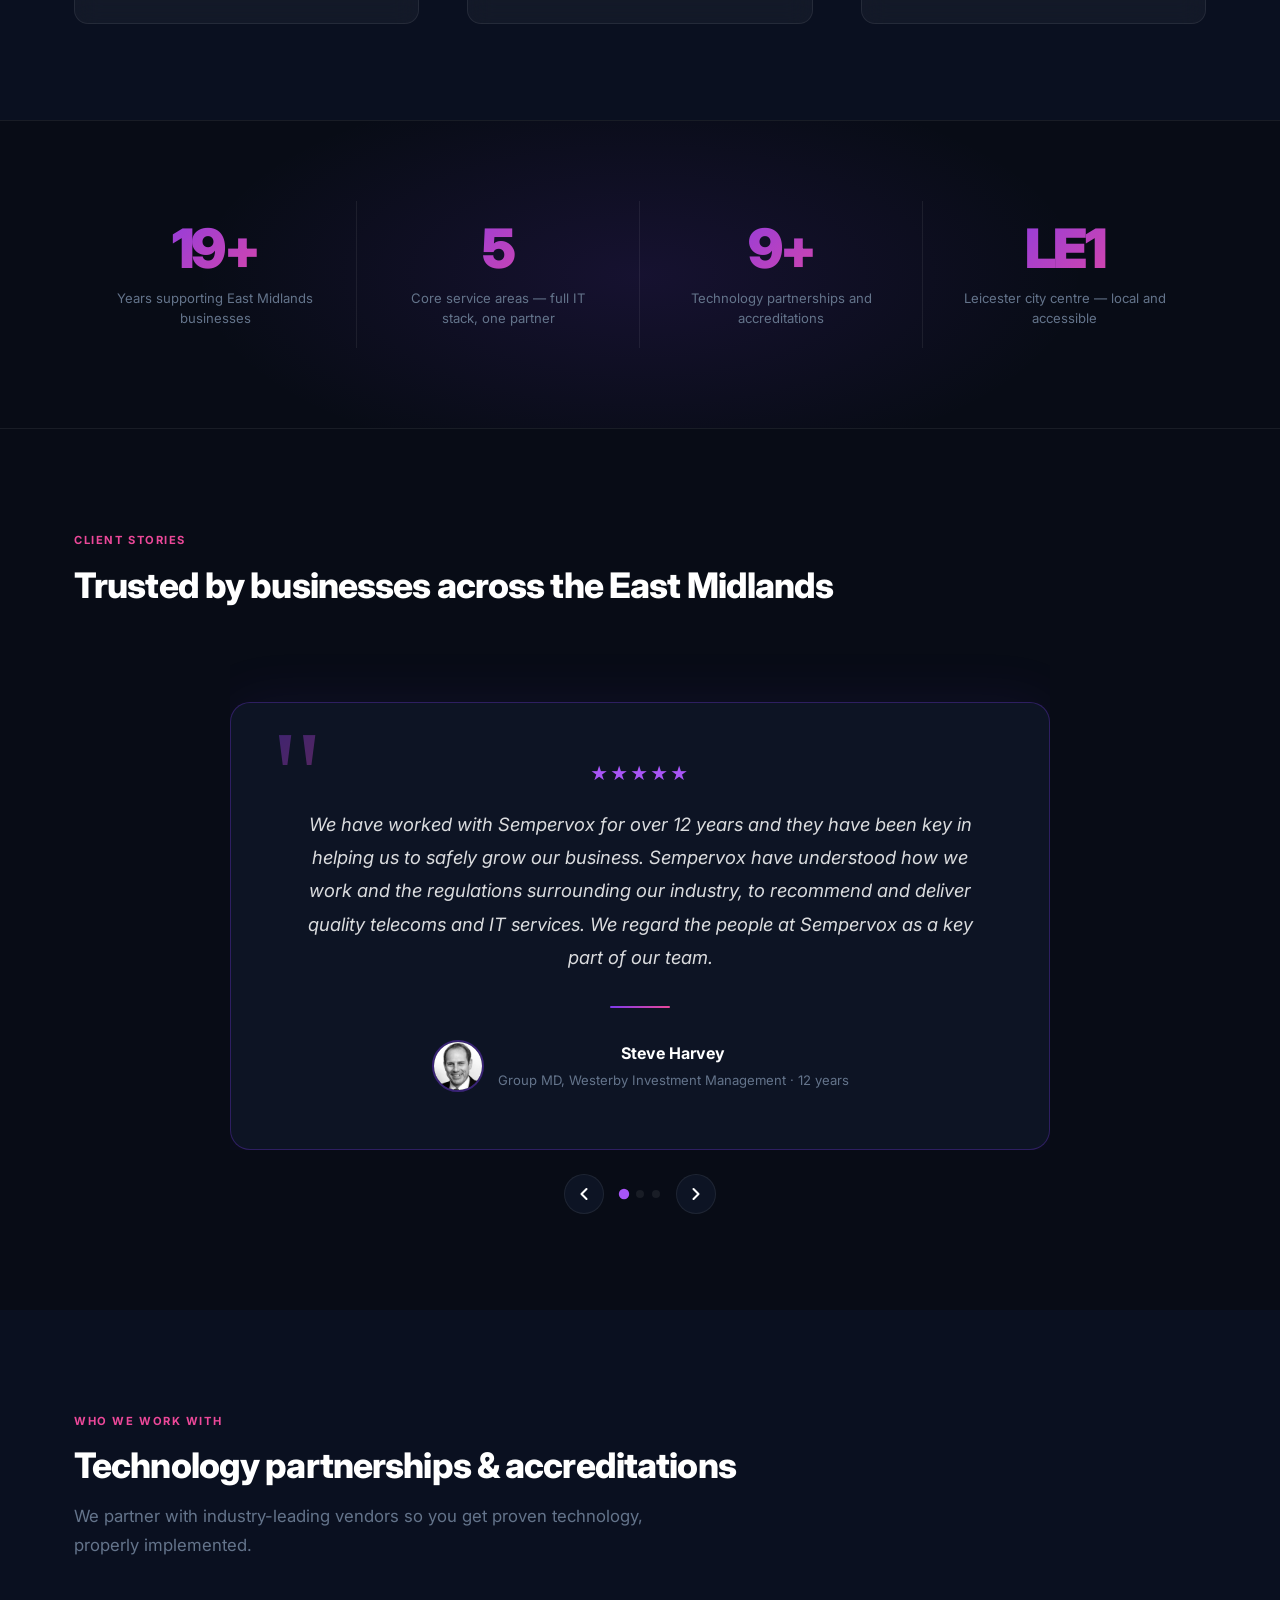
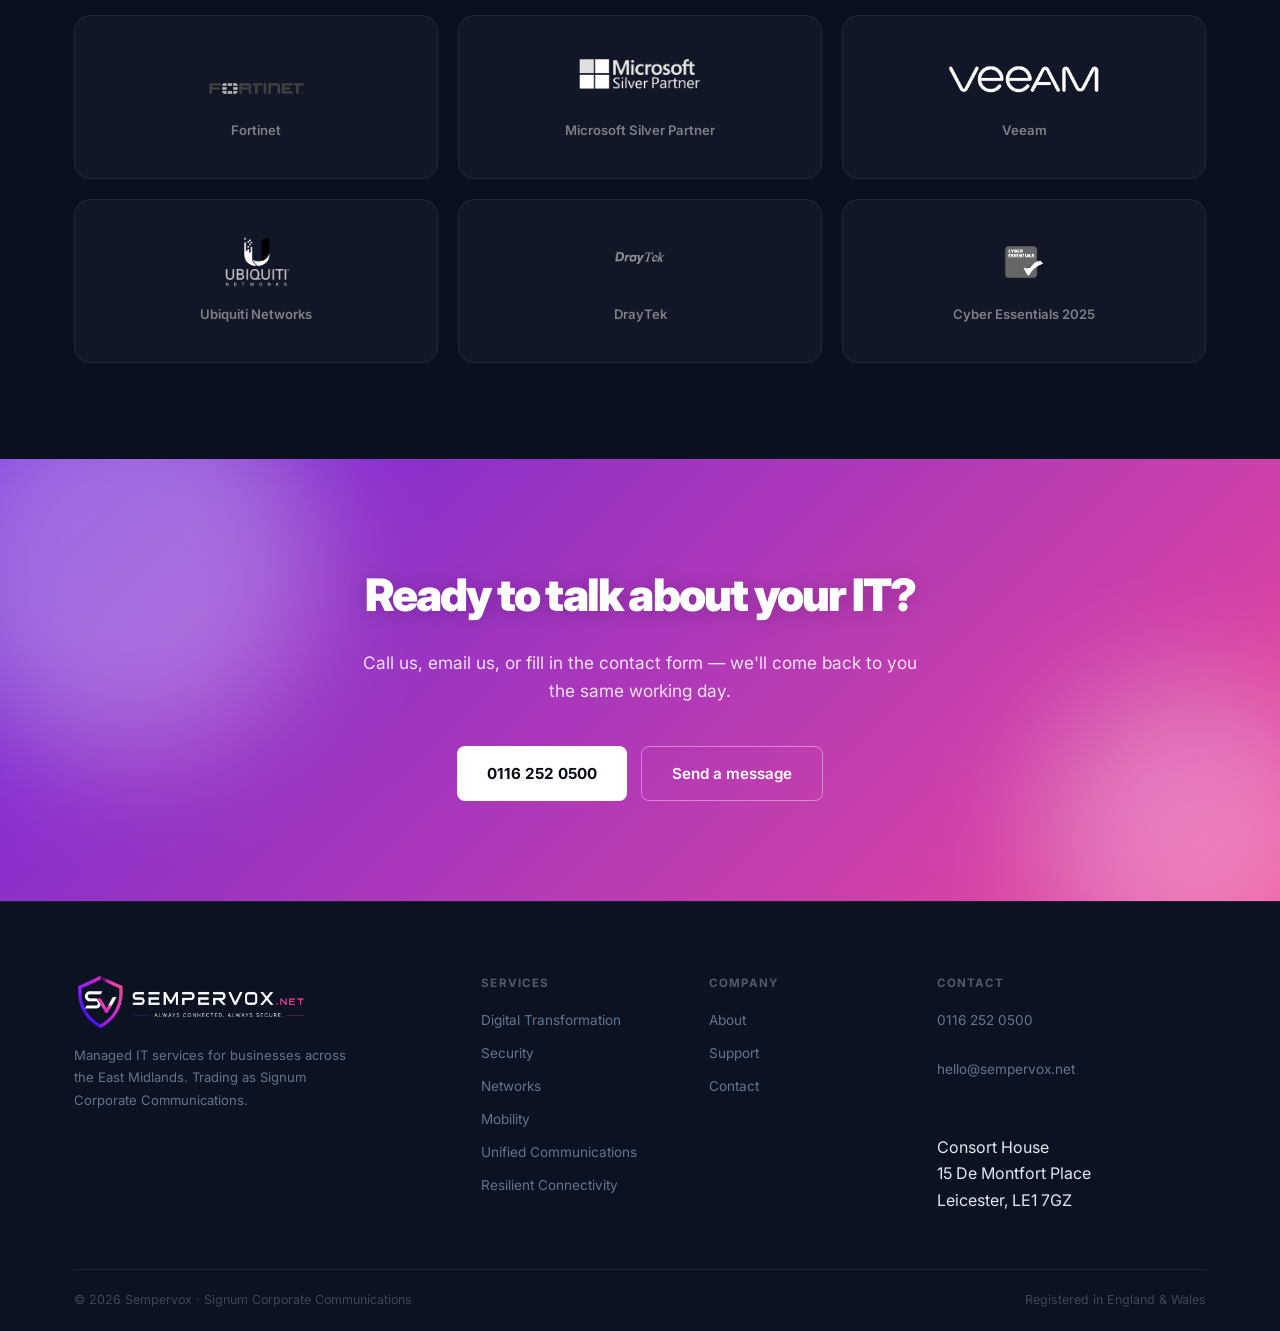
==== commit e40ed1a0: "Add resources page, 404 page, OG tags, cookie banner, carousel fixes and nav updates - New resources" ====
--- a/index.html
+++ b/index.html
@@ -5,6 +5,16 @@
 <meta name="viewport" content="width=device-width,initial-scale=1.0"/>
 <title>Sempervox — Managed IT Services · Leicester</title>
 <meta name="description" content="Sempervox is a Leicester-based managed service provider with over 20 years' experience. IT support, security, networks, and connectivity for businesses across the East Midlands."/>
+<!-- Open Graph -->
+<meta property="og:type" content="website"/>
+<meta property="og:url" content="https://sempervox.net/"/>
+<meta property="og:title" content="Sempervox — Managed IT Services · Leicester"/>
+<meta property="og:description" content="IT that works, every single day. Sempervox has supported East Midlands businesses for over 20 years. One partner, full stack, zero gaps."/>
+<meta property="og:image" content="https://sempervox.net/assets/og-image.png"/>
+<meta name="twitter:card" content="summary_large_image"/>
+<meta name="twitter:title" content="Sempervox — Managed IT Services · Leicester"/>
+<meta name="twitter:description" content="IT that works, every single day. Sempervox has supported East Midlands businesses for over 20 years."/>
+<meta name="twitter:image" content="https://sempervox.net/assets/og-image.png"/>
 <link rel="icon" href="assets/favicon.png"/>
 <link rel="preconnect" href="https://fonts.googleapis.com"/>
 <link rel="preconnect" href="https://fonts.gstatic.com" crossorigin/>
@@ -13,6 +23,15 @@
 </head>
 <body>
 <a class="skip-link" href="#main">Skip to main content</a>
+
+<!-- Cookie banner -->
+<div class="cookie-banner" id="cookieBanner" role="alert" aria-live="polite">
+  <p>We use cookies to improve your experience. By continuing to use this site you agree to our <a href="documents.html">Privacy Policy</a>.</p>
+  <div class="cookie-actions">
+    <button class="btn btn--glow" id="cookieAccept">Accept</button>
+    <button class="cookie-decline" id="cookieDecline">Decline</button>
+  </div>
+</div>
 
 <!-- Cursor glow -->
 <div class="cursor-glow" id="cursorGlow" aria-hidden="true"></div>
@@ -27,6 +46,7 @@
       <a href="index.html" aria-current="page">Home</a>
       <a href="about.html">About</a>
       <a href="services.html">Services</a>
+      <a href="resources.html">Resources</a>
       <a href="documents.html">Documents</a>
       <a href="https://sempsupport.powerappsportals.com/SignIn?ReturnUrl=%2F" target="_blank" rel="noopener" class="nav-support">Support</a>
     </nav>
@@ -46,6 +66,7 @@
       <a href="index.html" aria-current="page">Home</a>
       <a href="about.html">About</a>
       <a href="services.html">Services</a>
+      <a href="resources.html">Resources</a>
       <a href="documents.html">Documents</a>
       <a href="https://sempsupport.powerappsportals.com/SignIn?ReturnUrl=%2F" target="_blank" rel="noopener" class="nav-support">Support</a>
     </nav>
@@ -154,7 +175,7 @@
         </div>
         <div class="intro-right">
           <div class="intro-img-wrap fade-up" style="--delay:.2s">
-            <img src="https://images.unsplash.com/photo-1522071820081-009f0129c71c?auto=format&fit=crop&w=900&q=80"
+            <img src="assets/office.png"
                  alt="Professional IT team working together" class="intro-img" loading="lazy"/>
             <div class="intro-img-badge">
               <div class="badge-num">20+</div>
@@ -280,19 +301,63 @@
   <section class="section">
     <div class="container">
       <span class="label fade-up">Client stories</span>
-      <div class="featured-testimonial fade-up" style="--delay:.15s">
-        <blockquote class="featured-quote">
-          "We have worked with Sempervox for over 12 years and they have been key in helping us to safely grow our business. Sempervox have understood how we work and the regulations surrounding our industry, to recommend and deliver quality telecoms and IT services. We regard the people at Sempervox as a key part of our team."
-        </blockquote>
-        <div class="featured-author">
-          <div class="testimonial-avatar">SH</div>
-          <div>
-            <div class="featured-name">Steve Harvey</div>
-            <div class="featured-role">Group MD, Westerby Investment Management · 12 years</div>
-          </div>
-        </div>
-        <div class="featured-more">
-          <a href="contact.html" class="btn btn--outline">More client stories</a>
+      <h2 class="section-title fade-up" style="--delay:.1s">Trusted by businesses across the East Midlands</h2>
+      <div class="testimonial-carousel fade-up" style="--delay:.15s">
+        <div class="testimonial-carousel-wrap">
+        <div class="testimonial-track" id="testimonialTrack">
+
+          <div class="about-testimonial">
+            <div class="about-testimonial-quote-mark">"</div>
+            <div class="testimonial-stars" aria-label="5 stars">★★★★★</div>
+            <blockquote>We have worked with Sempervox for over 12 years and they have been key in helping us to safely grow our business. Sempervox have understood how we work and the regulations surrounding our industry, to recommend and deliver quality telecoms and IT services. We regard the people at Sempervox as a key part of our team.</blockquote>
+            <div class="about-testimonial-divider"></div>
+            <div class="about-testimonial-author">
+              <img src="assets/Steve-Harvey-Westerby.png" alt="Steve Harvey" class="testimonial-photo"/>
+              <div>
+                <strong>Steve Harvey</strong>
+                <span>Group MD, Westerby Investment Management · 12 years</span>
+              </div>
+            </div>
+          </div>
+
+          <div class="about-testimonial">
+            <div class="about-testimonial-quote-mark">"</div>
+            <div class="testimonial-stars" aria-label="5 stars">★★★★★</div>
+            <blockquote>I have worked with Sempervox for 13 years and the staff have always been friendly, accessible and knowledgeable. The team at Sempervox are fantastic in identifying our needs and ensuring we have the best technology at the best rates. They are proactive in their approach and always on hand when we need them.</blockquote>
+            <div class="about-testimonial-divider"></div>
+            <div class="about-testimonial-author">
+              <img src="assets/aaron.png" alt="Aaron Bargewell" class="testimonial-photo"/>
+              <div>
+                <strong>Aaron Bargewell</strong>
+                <span>Head of Finance and Operations, Giant Bicycles</span>
+              </div>
+            </div>
+          </div>
+
+          <div class="about-testimonial">
+            <div class="about-testimonial-quote-mark">"</div>
+            <div class="testimonial-stars" aria-label="5 stars">★★★★★</div>
+            <blockquote>The team at Sempervox are professional, responsive, and genuinely care about our business. Switching to them was one of the best decisions we've made — our IT just works, and that's exactly what we need.</blockquote>
+            <div class="about-testimonial-divider"></div>
+            <div class="about-testimonial-author">
+              <img src="assets/Lizzie.png" alt="Lizzie" class="testimonial-photo"/>
+              <div>
+                <strong>Lizzie</strong>
+                <span>Managing Director, Bentons</span>
+              </div>
+            </div>
+          </div>
+
+        </div>
+        </div>
+        <div class="carousel-controls">
+          <button class="carousel-btn" id="testimonialPrev" aria-label="Previous testimonial">
+            <svg width="20" height="20" viewBox="0 0 24 24" fill="none" stroke="currentColor" stroke-width="2.5" stroke-linecap="round" stroke-linejoin="round"><polyline points="15 18 9 12 15 6"/></svg>
+          </button>
+          <div class="carousel-dots" id="testimonialDots"></div>
+          <button class="carousel-btn" id="testimonialNext" aria-label="Next testimonial">
+            <svg width="20" height="20" viewBox="0 0 24 24" fill="none" stroke="currentColor" stroke-width="2.5" stroke-linecap="round" stroke-linejoin="round"><polyline points="9 18 15 12 9 6"/></svg>
+          </button>
         </div>
       </div>
     </div>
@@ -301,18 +366,34 @@
   <!-- PARTNERS -->
   <section class="section section--alt">
     <div class="container">
-      <p class="partners-title fade-up">Technology partnerships &amp; accreditations</p>
-      <div class="partners-row fade-up" style="--delay:.1s">
-        <span class="partner-badge">Fortinet</span>
-        <span class="partner-badge">Microsoft Silver Partner</span>
-        <span class="partner-badge">Veeam</span>
-        <span class="partner-badge">Ubiquiti</span>
-        <span class="partner-badge">DrayTek</span>
-        <span class="partner-badge">Gamma</span>
-        <span class="partner-badge">Cyber Essentials 2025</span>
-        <span class="partner-badge">FCS Member</span>
-        <span class="partner-badge">Data Centre</span>
-        <span class="partner-badge">AFC Bronze</span>
+      <span class="label fade-up">Who we work with</span>
+      <h2 class="section-title fade-up" style="--delay:.1s">Technology partnerships &amp; accreditations</h2>
+      <p class="section-lead fade-up" style="--delay:.2s">We partner with industry-leading vendors so you get proven technology, properly implemented.</p>
+      <div class="partners-grid fade-up" style="--delay:.2s">
+        <div class="partner-card">
+          <img src="assets/fortinet.png" alt="Fortinet"/>
+          <span>Fortinet</span>
+        </div>
+        <div class="partner-card">
+          <img src="assets/microsoft.png" alt="Microsoft"/>
+          <span>Microsoft Silver Partner</span>
+        </div>
+        <div class="partner-card">
+          <img src="assets/Veeam.png" alt="Veeam"/>
+          <span>Veeam</span>
+        </div>
+        <div class="partner-card">
+          <img src="assets/ubiquitinetworks.png" alt="Ubiquiti"/>
+          <span>Ubiquiti Networks</span>
+        </div>
+        <div class="partner-card">
+          <img src="assets/draytek.png" alt="DrayTek"/>
+          <span>DrayTek</span>
+        </div>
+        <div class="partner-card">
+          <img src="assets/CyberEssentials.png" alt="Cyber Essentials"/>
+          <span>Cyber Essentials 2025</span>
+        </div>
       </div>
     </div>
   </section>
--- a/style.css
+++ b/style.css
@@ -39,6 +39,52 @@
   font-size: .85rem; font-weight: 600; z-index: 9999;
 }
 .skip-link:focus { top: 0; }
+
+/* ── Cookie banner ──────────────────────────────────────── */
+.cookie-banner {
+  position: fixed;
+  bottom: 24px;
+  left: 50%;
+  transform: translateX(-50%);
+  z-index: 9999;
+  width: calc(100% - 48px);
+  max-width: 640px;
+  background: rgba(18,22,36,.95);
+  border: 1px solid rgba(124,58,237,.35);
+  backdrop-filter: blur(20px);
+  border-radius: 16px;
+  padding: 20px 24px;
+  display: flex;
+  align-items: center;
+  gap: 20px;
+  flex-wrap: wrap;
+  box-shadow: 0 8px 40px rgba(0,0,0,.5);
+  transition: opacity .3s, transform .3s;
+}
+.cookie-banner.hidden {
+  opacity: 0;
+  pointer-events: none;
+  transform: translateX(-50%) translateY(16px);
+}
+.cookie-banner p {
+  flex: 1;
+  font-size: .85rem;
+  color: rgba(255,255,255,.7);
+  margin: 0;
+  min-width: 200px;
+}
+.cookie-banner p a { color: #a78bfa; text-decoration: underline; }
+.cookie-actions { display: flex; gap: 10px; align-items: center; flex-shrink: 0; }
+.cookie-decline {
+  background: none;
+  border: none;
+  color: rgba(255,255,255,.4);
+  font-size: .82rem;
+  cursor: pointer;
+  padding: 4px 8px;
+  transition: color .2s;
+}
+.cookie-decline:hover { color: rgba(255,255,255,.8); }
 
 /* ── Cursor glow ────────────────────────────────────────── */
 .cursor-glow {
@@ -964,29 +1010,46 @@
 /* ======================================================
    PARTNERS
    ====================================================== */
-.partners-title {
-  font-size: .7rem;
-  font-weight: 700;
-  letter-spacing: .12em;
-  text-transform: uppercase;
-  color: var(--muted);
+.partners-grid {
+  display: grid;
+  grid-template-columns: repeat(3, 1fr);
+  gap: 20px;
+  margin-top: 48px;
+}
+.partner-card {
+  display: flex;
+  flex-direction: column;
+  align-items: center;
+  justify-content: center;
+  gap: 16px;
+  padding: 36px 24px;
+  background: rgba(255,255,255,.03);
+  border: 1px solid rgba(255,255,255,.07);
+  border-radius: 16px;
+  transition: border-color .25s, background .25s, transform .25s;
+}
+.partner-card:hover {
+  border-color: rgba(124,58,237,.4);
+  background: rgba(124,58,237,.07);
+  transform: translateY(-4px);
+}
+.partner-card img {
+  height: 52px;
+  width: auto;
+  max-width: 160px;
+  object-fit: contain;
+  filter: grayscale(1) brightness(2);
+  transition: filter .25s;
+}
+.partner-card:hover img { filter: grayscale(0) brightness(1); }
+.partner-card span {
+  font-size: .82rem;
+  font-weight: 600;
+  color: rgba(255,255,255,.45);
   text-align: center;
-  margin-bottom: 24px;
-}
-.partners-row { display: flex; flex-wrap: wrap; gap: 10px; justify-content: center; }
-.partner-badge {
-  display: inline-flex;
-  align-items: center;
-  padding: 8px 18px;
-  background: rgba(255,255,255,.04);
-  border: 1px solid rgba(255,255,255,.08);
-  border-radius: 100px;
-  font-size: .78rem;
-  font-weight: 500;
-  color: var(--muted);
-  white-space: nowrap;
-  transition: border-color .2s, color .2s, box-shadow .2s, background .2s;
-}
+  transition: color .25s;
+}
+.partner-card:hover span { color: rgba(255,255,255,.85); }
 .partner-badge:hover {
   border-color: rgba(124,58,237,.5);
   color: #fff;
@@ -997,6 +1060,172 @@
 /* ======================================================
    CTA — animated shifting gradient
    ====================================================== */
+/* ── Testimonial carousel ───────────────────────────────── */
+.testimonial-carousel { position: relative; margin-top: 40px; }
+.testimonial-track { position: relative; }
+.testimonial-carousel-wrap { position: relative; }
+.about-testimonial {
+  background: rgba(255,255,255,.03);
+  border: 1px solid rgba(255,255,255,.07);
+  border-radius: 20px;
+  padding: 48px;
+  box-sizing: border-box;
+}
+.testimonial-track .about-testimonial {
+  display: none;
+}
+.testimonial-track .about-testimonial.active {
+  display: block;
+  animation: fadeInSlide .4s ease;
+}
+@keyframes fadeInSlide {
+  from { opacity: 0; transform: translateY(10px); }
+  to   { opacity: 1; transform: translateY(0); }
+}
+.about-testimonial-quote-mark {
+  font-size: 5rem;
+  line-height: .8;
+  background: var(--gradient);
+  -webkit-background-clip: text;
+  -webkit-text-fill-color: transparent;
+  background-clip: text;
+  font-family: Georgia, serif;
+  margin-bottom: 12px;
+}
+.testimonial-stars { color: #f59e0b; font-size: 1.1rem; letter-spacing: 2px; margin-bottom: 20px; }
+.about-testimonial blockquote {
+  font-size: 1.08rem;
+  line-height: 1.75;
+  color: rgba(255,255,255,.85);
+  font-style: italic;
+  margin: 0 0 28px;
+  border: none;
+  padding: 0;
+}
+.about-testimonial-divider {
+  height: 1px;
+  background: rgba(255,255,255,.08);
+  margin-bottom: 24px;
+}
+.about-testimonial-author {
+  display: flex;
+  align-items: center;
+  gap: 14px;
+}
+.about-testimonial-author strong {
+  display: block;
+  font-size: .95rem;
+  color: #fff;
+}
+.about-testimonial-author span {
+  font-size: .82rem;
+  color: var(--muted);
+}
+.carousel-controls {
+  display: flex;
+  align-items: center;
+  justify-content: center;
+  gap: 16px;
+  margin-top: 28px;
+}
+.carousel-btn {
+  width: 40px; height: 40px;
+  border-radius: 50%;
+  border: 1px solid rgba(255,255,255,.12);
+  background: rgba(255,255,255,.05);
+  color: #fff;
+  cursor: pointer;
+  display: flex;
+  align-items: center;
+  justify-content: center;
+  transition: border-color .2s, background .2s;
+}
+.carousel-btn:hover { border-color: rgba(124,58,237,.6); background: rgba(124,58,237,.15); }
+.carousel-dots { display: flex; gap: 8px; }
+.carousel-dot {
+  width: 8px; height: 8px;
+  border-radius: 50%;
+  border: none;
+  background: rgba(255,255,255,.2);
+  cursor: pointer;
+  transition: background .2s, transform .2s;
+  padding: 0;
+}
+.carousel-dot.active { background: var(--primary); transform: scale(1.3); }
+
+/* ── 404 page ───────────────────────────────────────────── */
+.not-found-section {
+  position: relative;
+  overflow: hidden;
+  min-height: 100vh;
+  display: flex;
+  align-items: center;
+  justify-content: center;
+  text-align: center;
+}
+.not-found-orb--1 {
+  position: absolute;
+  width: 500px; height: 500px;
+  border-radius: 50%;
+  background: radial-gradient(circle, rgba(124,58,237,.25) 0%, transparent 70%);
+  top: -100px; left: -100px;
+  pointer-events: none;
+}
+.not-found-orb--2 {
+  position: absolute;
+  width: 400px; height: 400px;
+  border-radius: 50%;
+  background: radial-gradient(circle, rgba(236,72,153,.2) 0%, transparent 70%);
+  bottom: -80px; right: -80px;
+  pointer-events: none;
+}
+.not-found-inner {
+  position: relative;
+  z-index: 1;
+  padding: 120px 24px 80px;
+}
+.not-found-code {
+  font-size: clamp(6rem, 18vw, 12rem);
+  font-weight: 900;
+  line-height: 1;
+  background: var(--gradient);
+  -webkit-background-clip: text;
+  -webkit-text-fill-color: transparent;
+  background-clip: text;
+  margin-bottom: 16px;
+  letter-spacing: -.04em;
+}
+.not-found-inner h1 {
+  font-size: clamp(1.8rem, 4vw, 2.8rem);
+  font-weight: 800;
+  margin-bottom: 16px;
+}
+.not-found-inner p {
+  color: var(--muted);
+  font-size: 1.05rem;
+  max-width: 480px;
+  margin: 0 auto 36px;
+  line-height: 1.7;
+}
+.not-found-actions {
+  display: flex;
+  gap: 14px;
+  justify-content: center;
+  flex-wrap: wrap;
+  margin-bottom: 40px;
+}
+.not-found-links {
+  display: flex;
+  align-items: center;
+  gap: 16px;
+  justify-content: center;
+  font-size: .85rem;
+  flex-wrap: wrap;
+}
+.not-found-links span { color: var(--muted); }
+.not-found-links a { color: rgba(255,255,255,.6); transition: color .2s; }
+.not-found-links a:hover { color: #fff; }
+
 .cta-gradient-section {
   position: relative;
   overflow: hidden;
@@ -1078,6 +1307,7 @@
    RESPONSIVE — 640px
    ====================================================== */
 @media (max-width: 640px) {
+  .partners-grid { grid-template-columns: repeat(2, 1fr); gap: 12px; }
   .section { padding: 64px 0; }
   .cursor-glow { display: none; }
   .nav { grid-template-columns: 1fr auto; }
@@ -1148,6 +1378,14 @@
   justify-content: center;
   gap: 14px;
 }
+.testimonial-photo {
+  width: 52px;
+  height: 52px;
+  border-radius: 50%;
+  object-fit: cover;
+  flex-shrink: 0;
+  border: 2px solid rgba(124,58,237,.4);
+}
 .about-testimonial-avatar {
   width: 48px; height: 48px;
   border-radius: 50%;
@@ -1257,6 +1495,59 @@
   font-size: .9rem;
 }
 .docs-note a { color: #a855f7; font-weight: 600; }
+
+/* ── Resources page ─────────────────────────────────────── */
+.resources-grid {
+  display: grid;
+  grid-template-columns: repeat(3, 1fr);
+  gap: 24px;
+  margin-top: 48px;
+}
+.resource-card {
+  display: flex;
+  flex-direction: column;
+  gap: 16px;
+  padding: 36px 32px;
+  background: rgba(255,255,255,.03);
+  border: 1px solid rgba(255,255,255,.07);
+  border-radius: 20px;
+  transition: border-color .25s, background .25s, transform .25s;
+  text-decoration: none;
+  color: inherit;
+}
+.resource-card:hover {
+  border-color: rgba(124,58,237,.45);
+  background: rgba(124,58,237,.07);
+  transform: translateY(-4px);
+}
+.resource-card-icon {
+  width: 56px; height: 56px;
+  border-radius: 14px;
+  background: rgba(124,58,237,.15);
+  border: 1px solid rgba(124,58,237,.25);
+  display: flex;
+  align-items: center;
+  justify-content: center;
+  color: #a78bfa;
+  flex-shrink: 0;
+}
+.resource-card-body { flex: 1; }
+.resource-card-body h3 { font-size: 1.1rem; margin-bottom: 8px; color: #fff; }
+.resource-card-body p { font-size: .88rem; color: var(--muted); line-height: 1.65; }
+.resource-card-action {
+  display: flex;
+  align-items: center;
+  gap: 8px;
+  font-size: .82rem;
+  font-weight: 600;
+  color: #a78bfa;
+  margin-top: 8px;
+  transition: gap .2s;
+}
+.resource-card:hover .resource-card-action { gap: 12px; }
+@media (max-width: 860px) {
+  .resources-grid { grid-template-columns: 1fr; }
+}
 .docs-note a:hover { color: #fff; }
 
 /* ── Contact page ────────────────────────────────────────── */
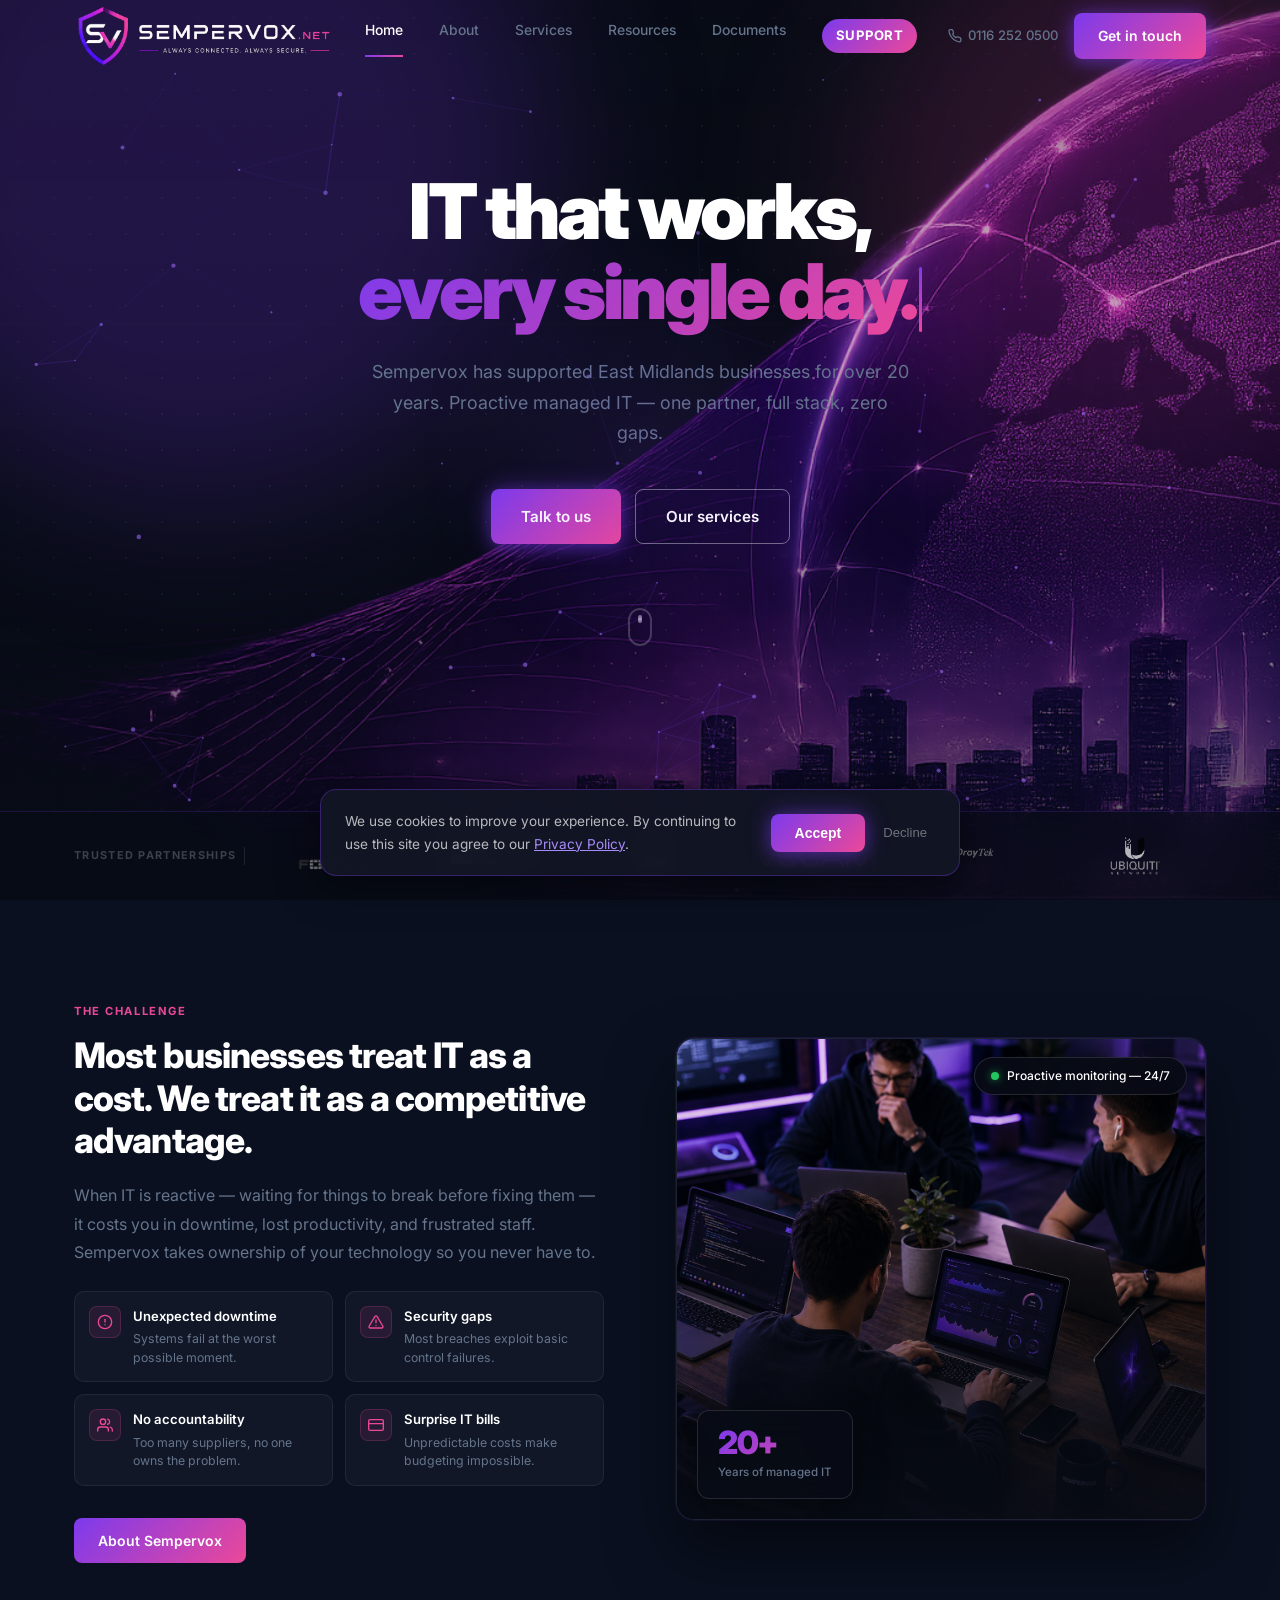
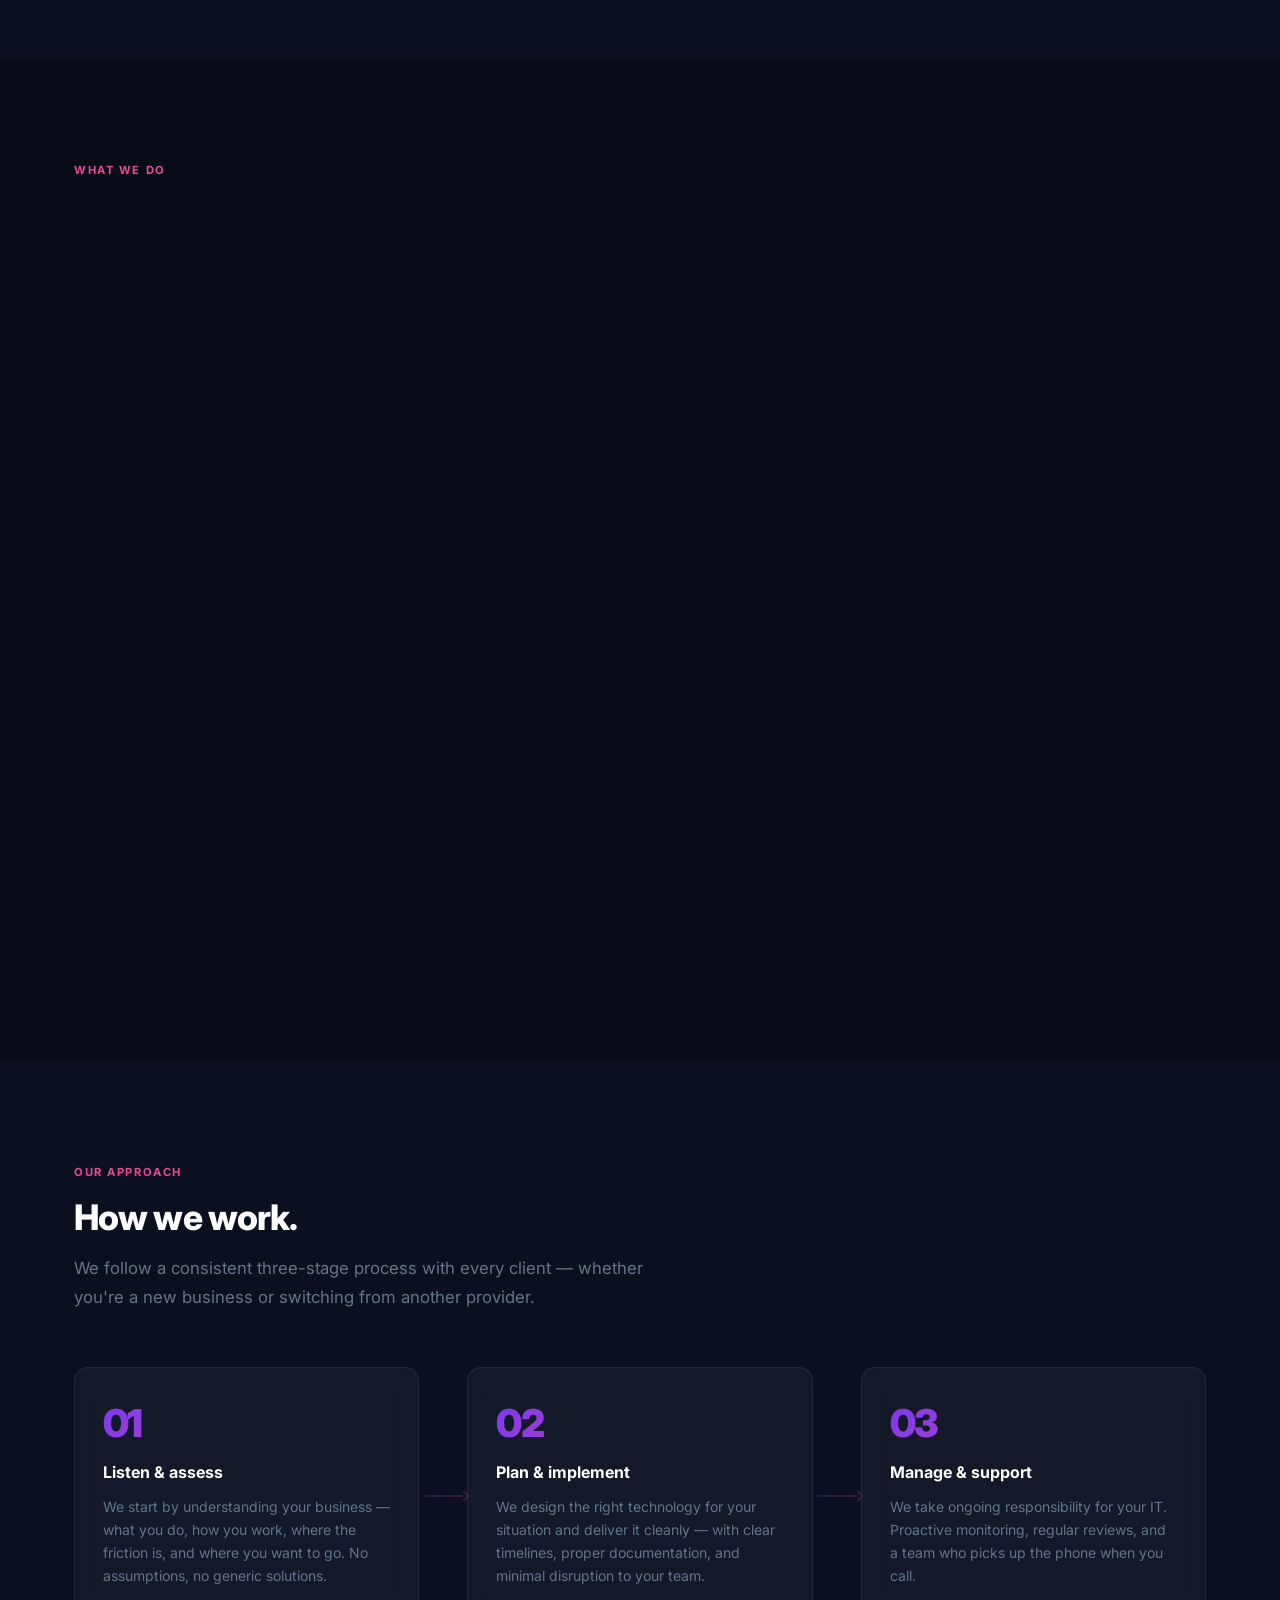
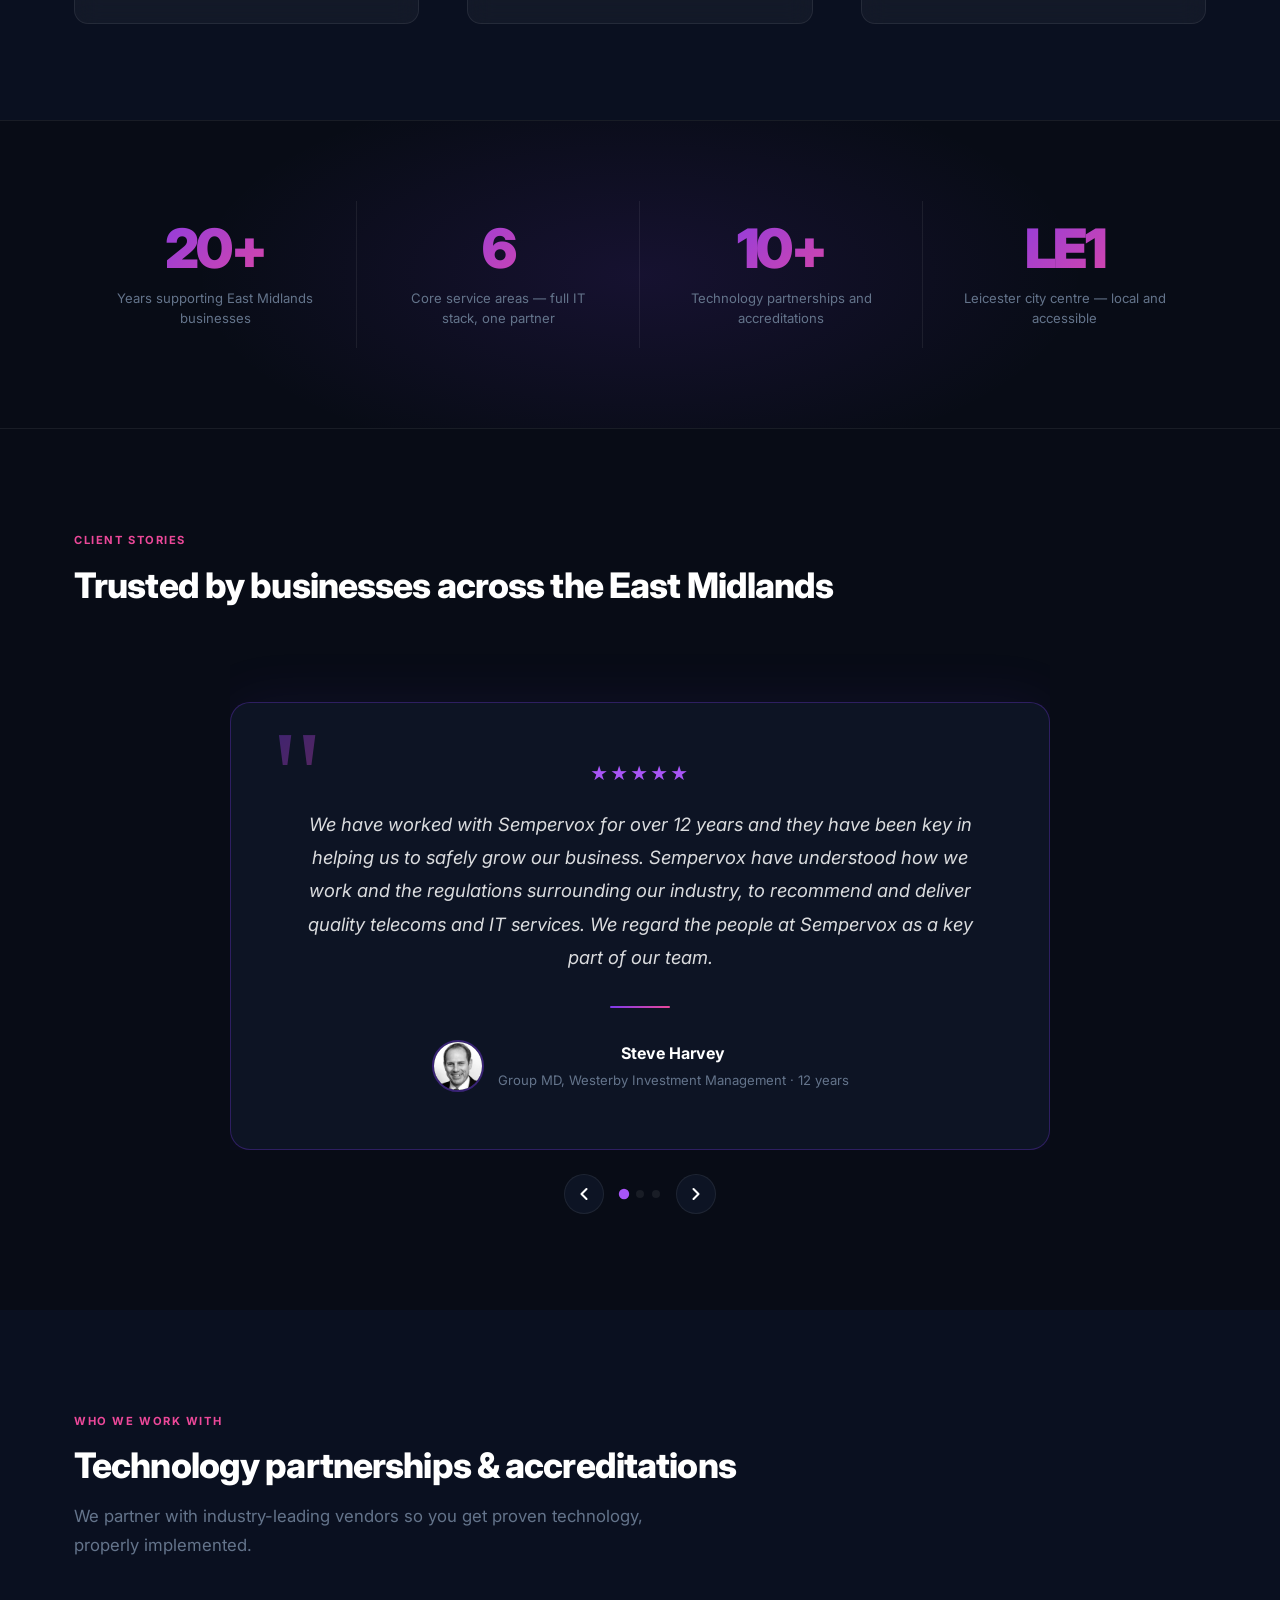
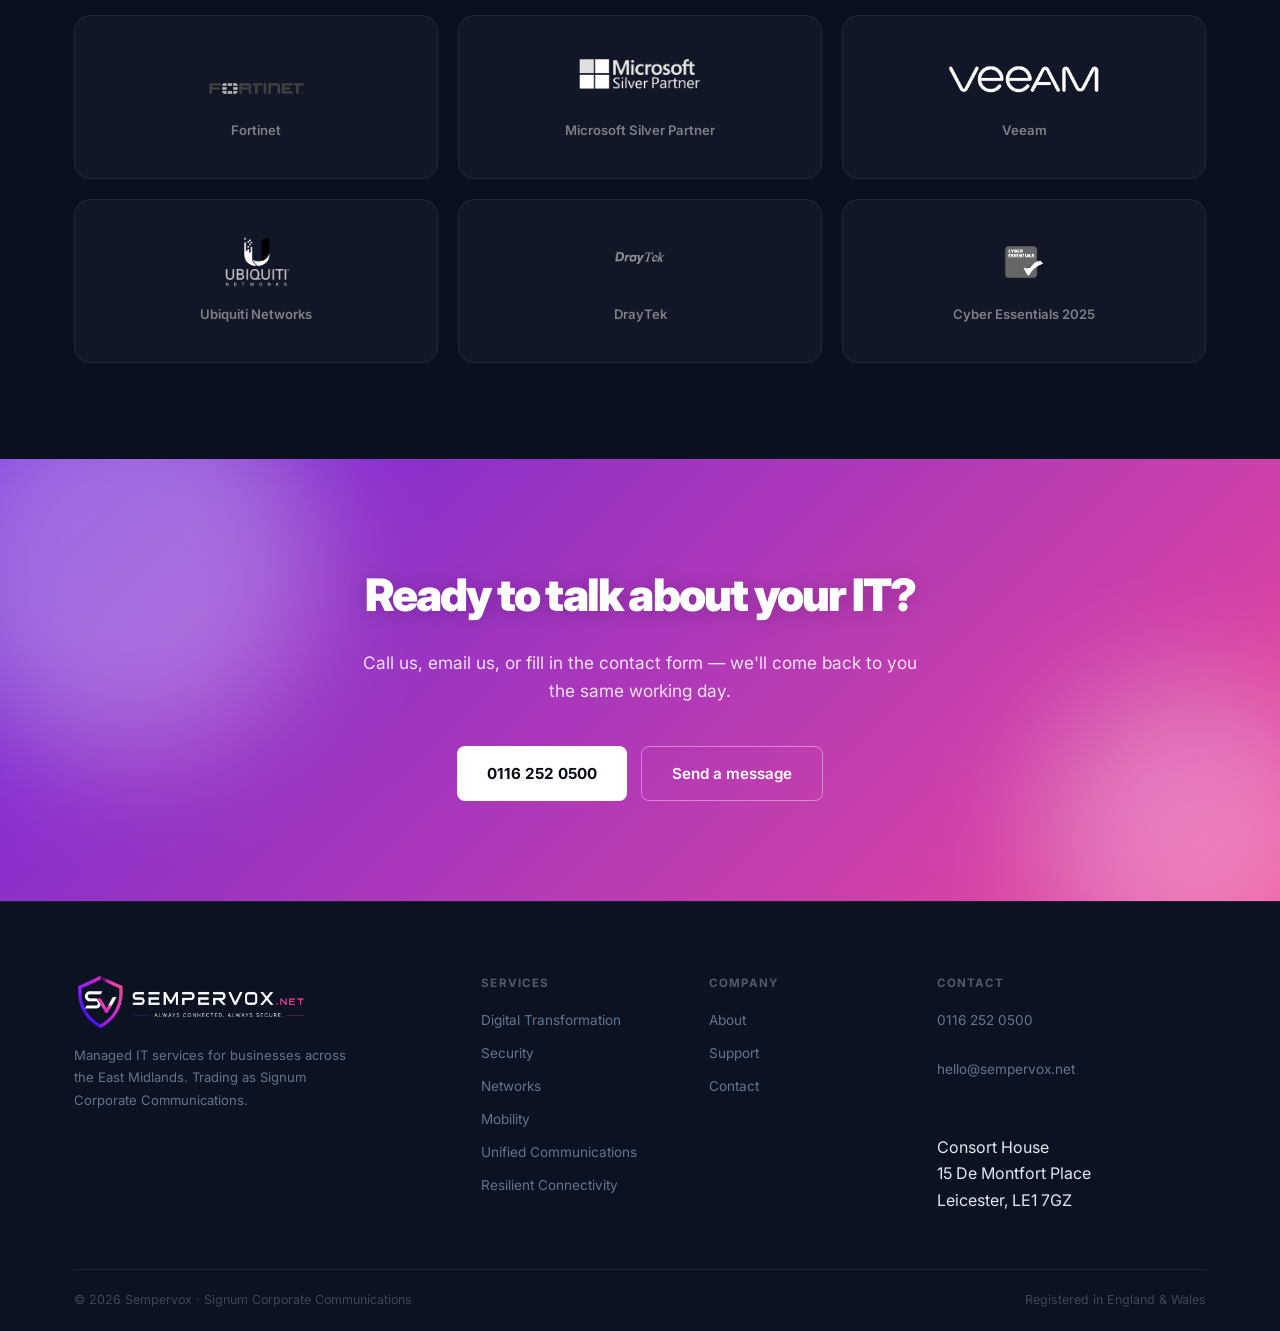
==== commit 35a4d47a: "Bump CSS version to force Coolify rebuild Co-Authored-By: Claude Sonnet 4.6 <noreply@anthropic.com>" ====
--- a/index.html
+++ b/index.html
@@ -19,7 +19,7 @@
 <link rel="preconnect" href="https://fonts.googleapis.com"/>
 <link rel="preconnect" href="https://fonts.gstatic.com" crossorigin/>
 <link href="https://fonts.googleapis.com/css2?family=Inter:wght@400;500;600;700;800;900&display=swap" rel="stylesheet"/>
-<link rel="stylesheet" href="style.css?v=5"/>
+<link rel="stylesheet" href="style.css?v=6"/>
 </head>
 <body>
 <a class="skip-link" href="#main">Skip to main content</a>
